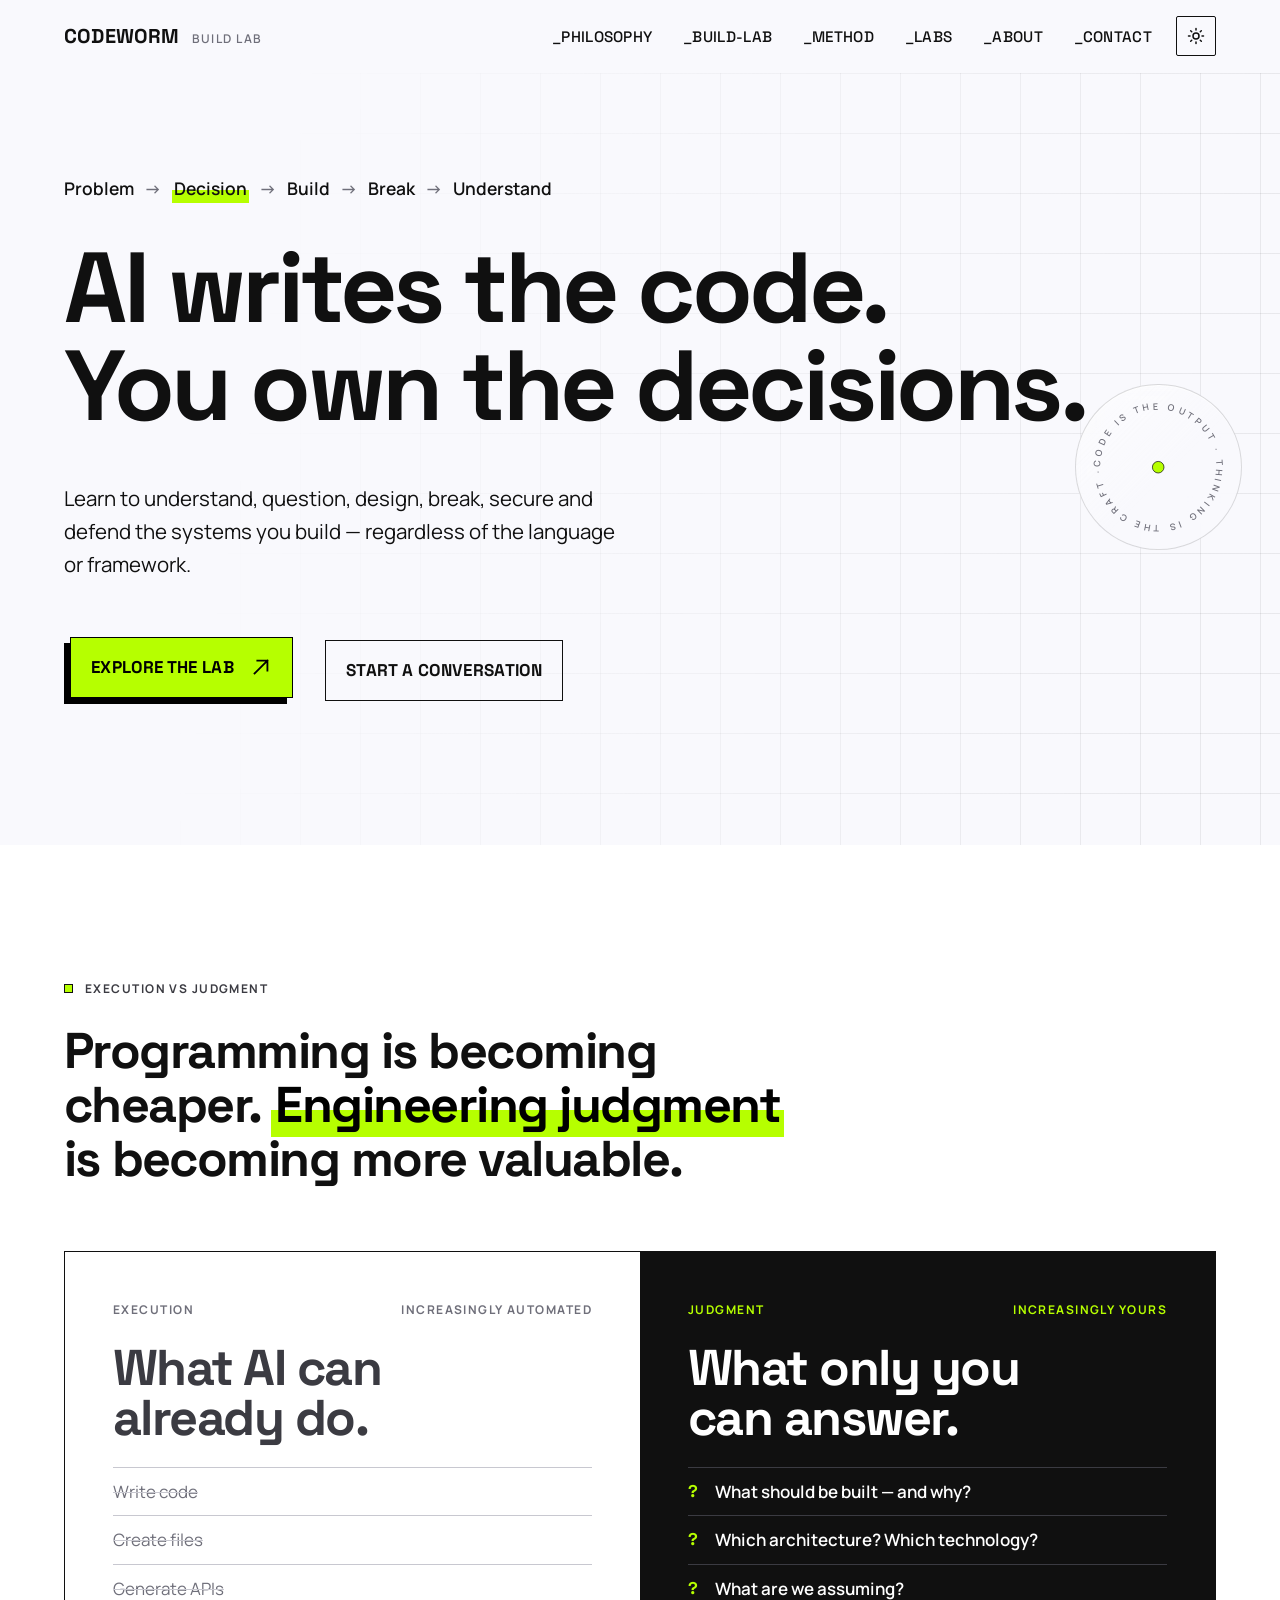
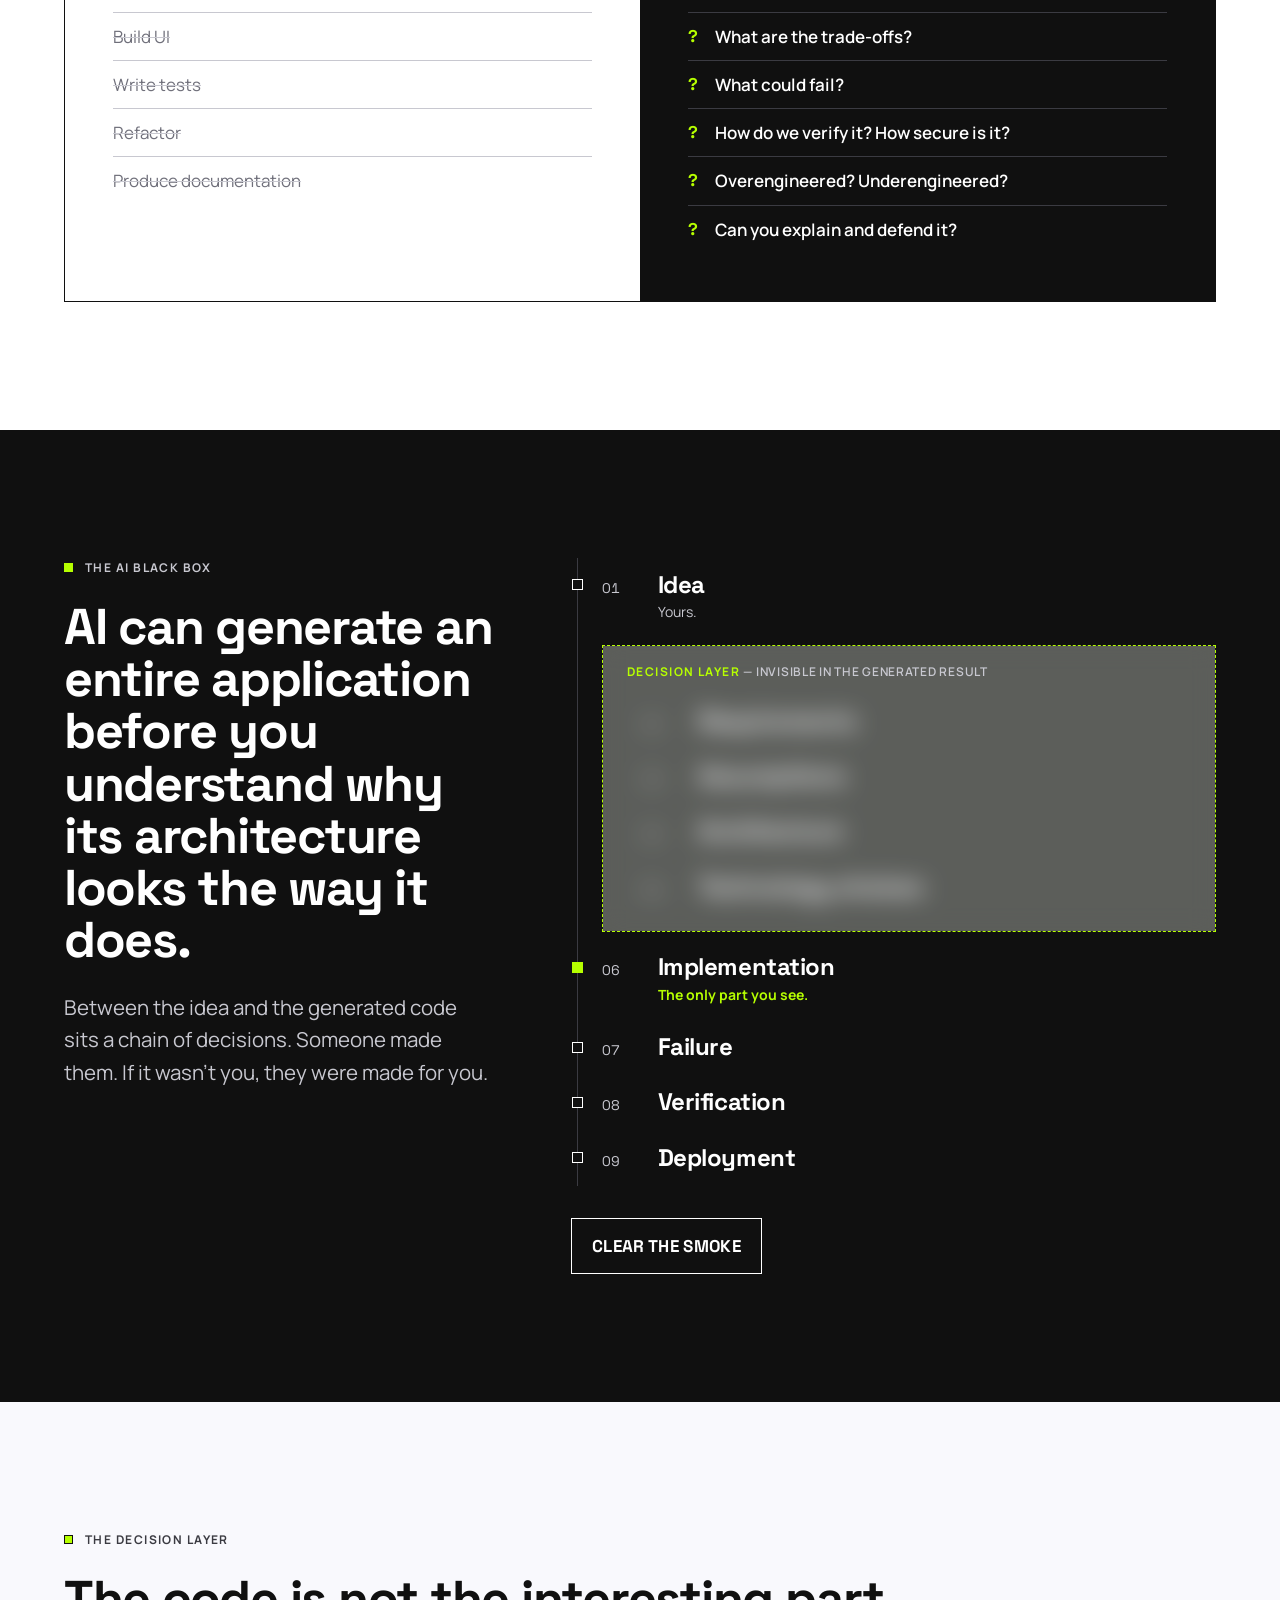
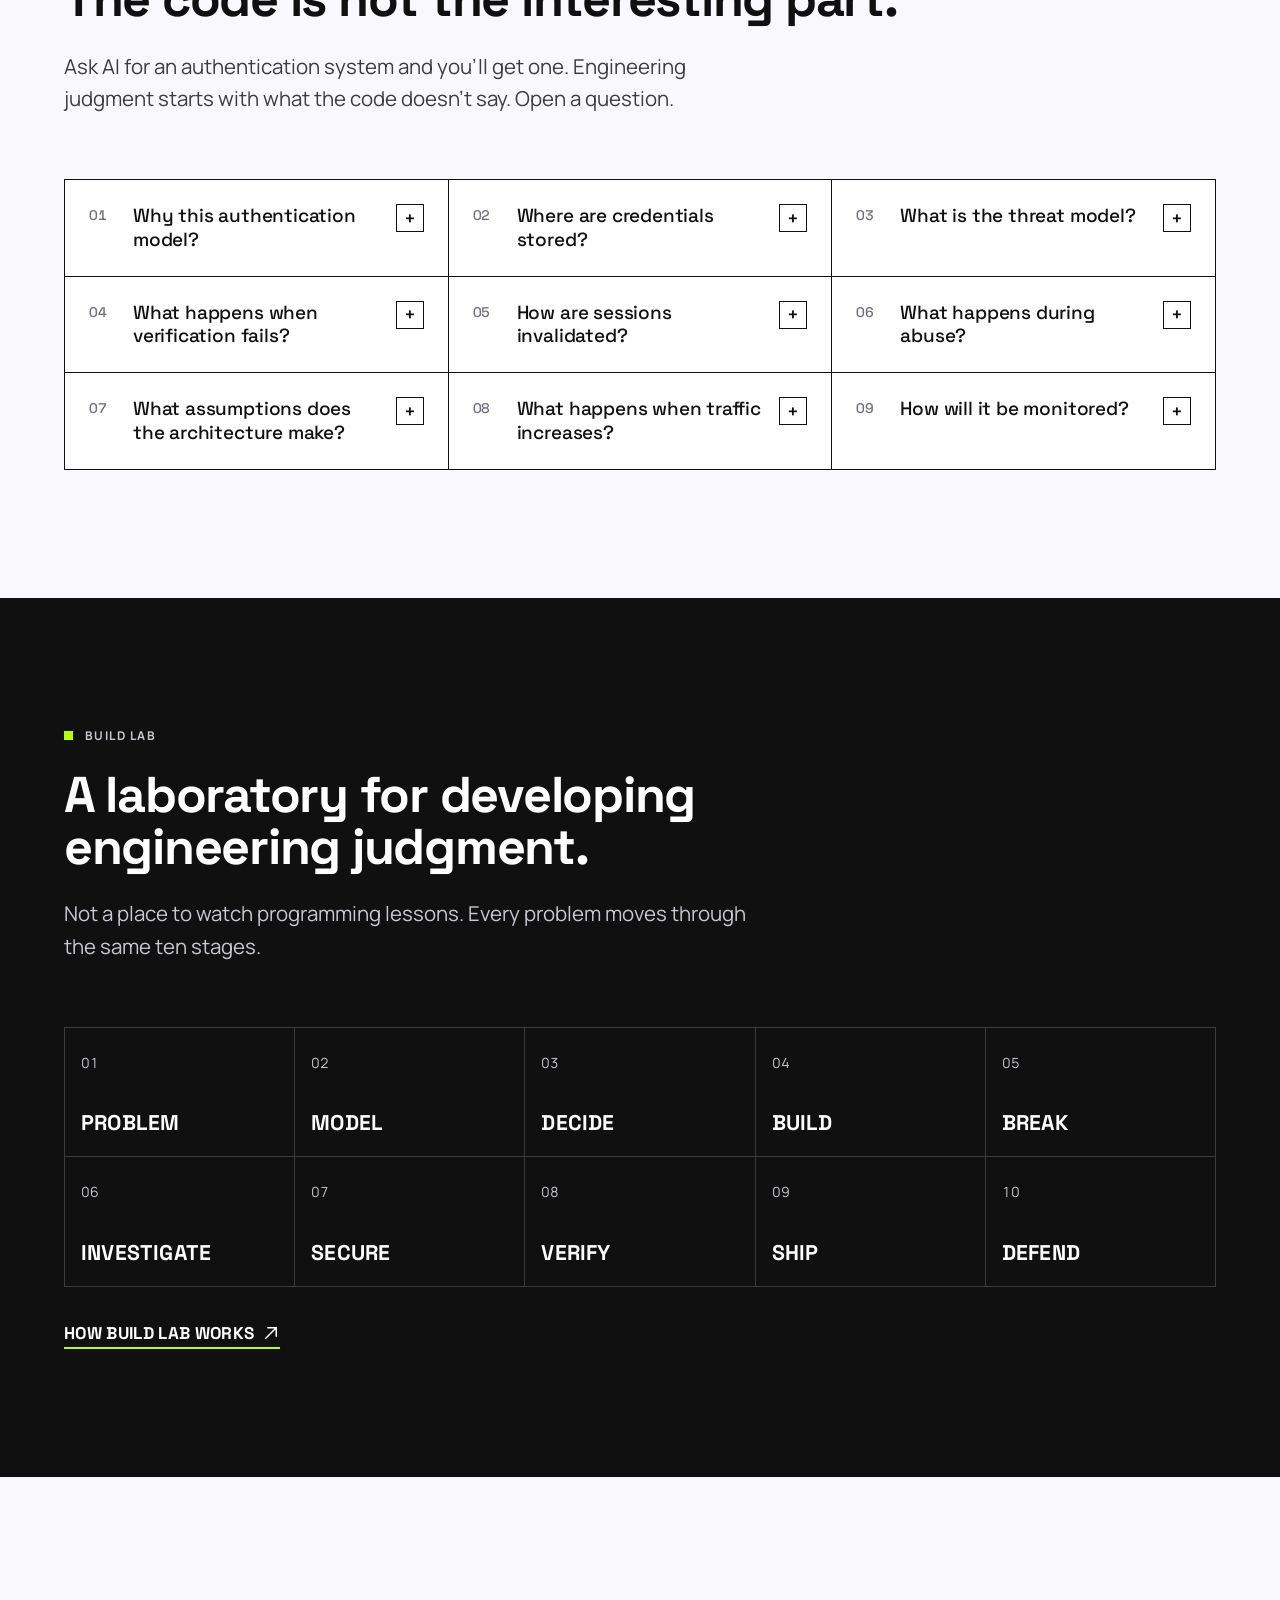
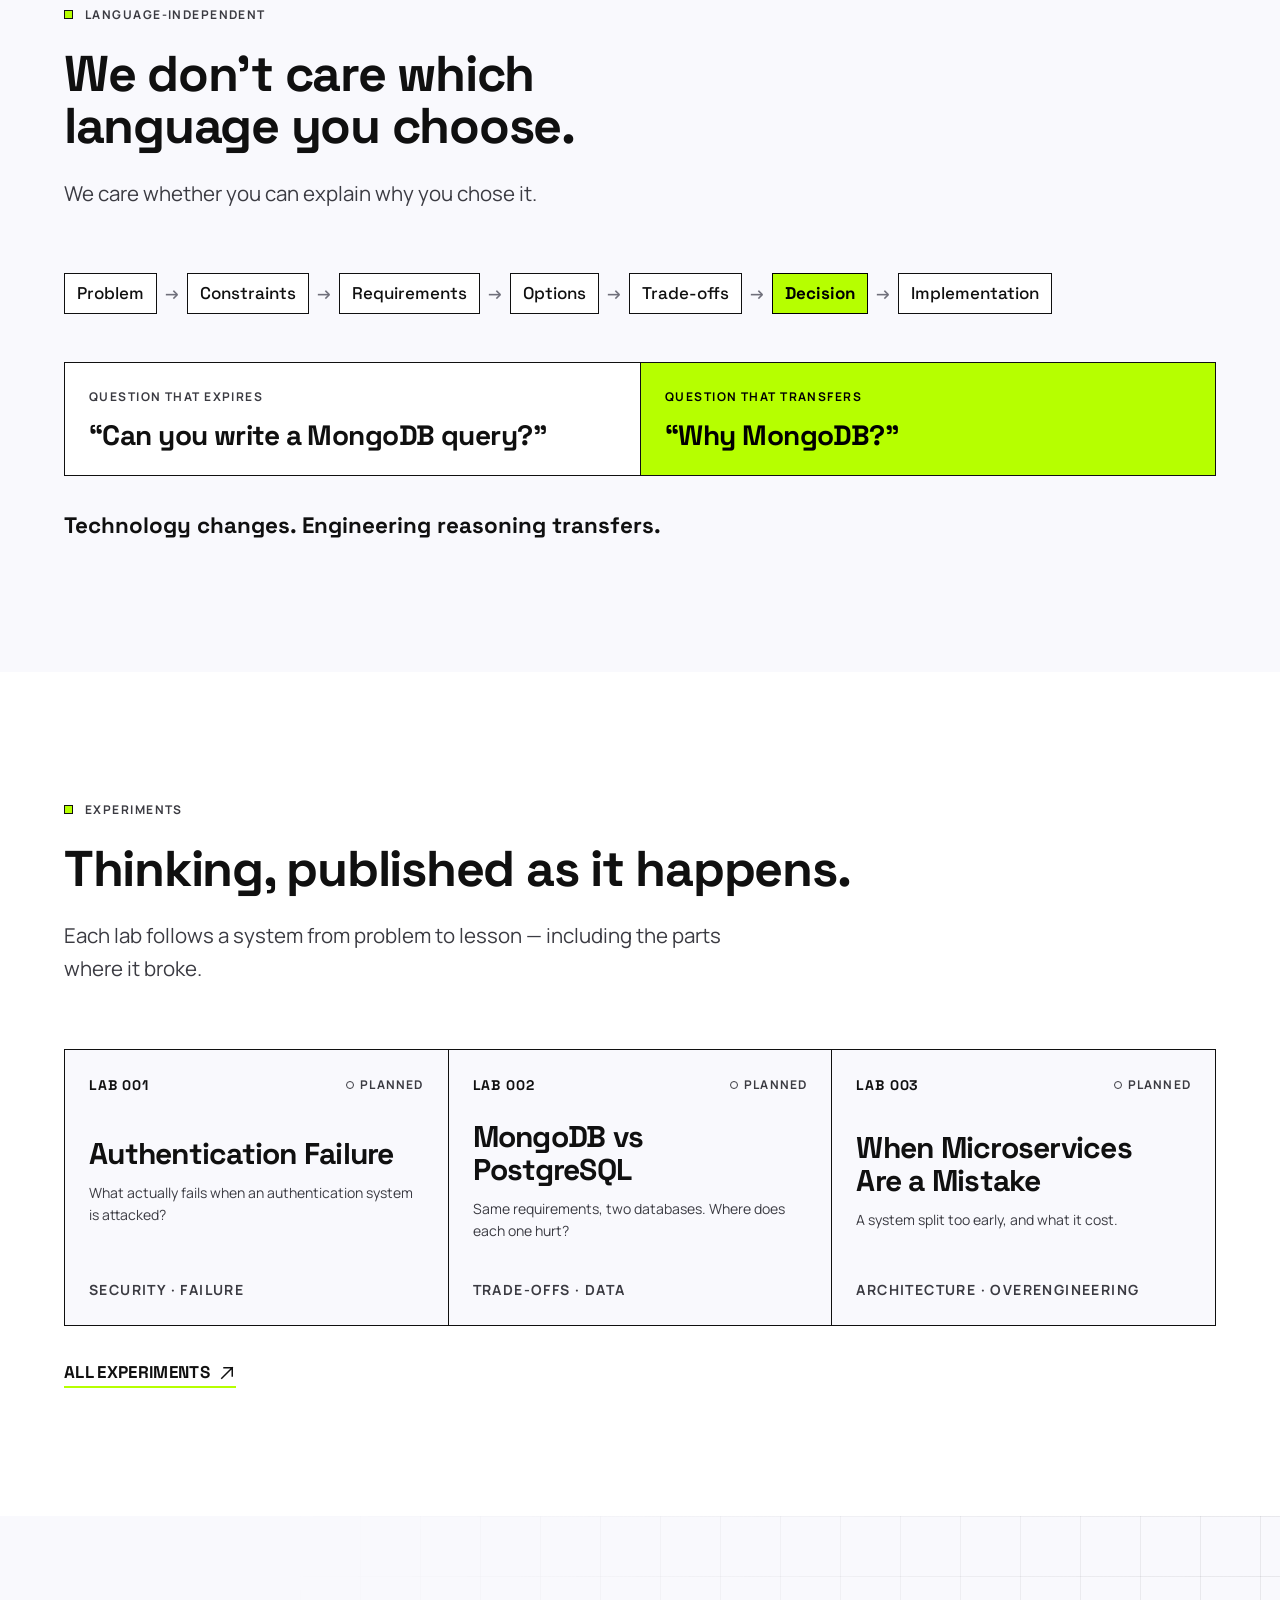
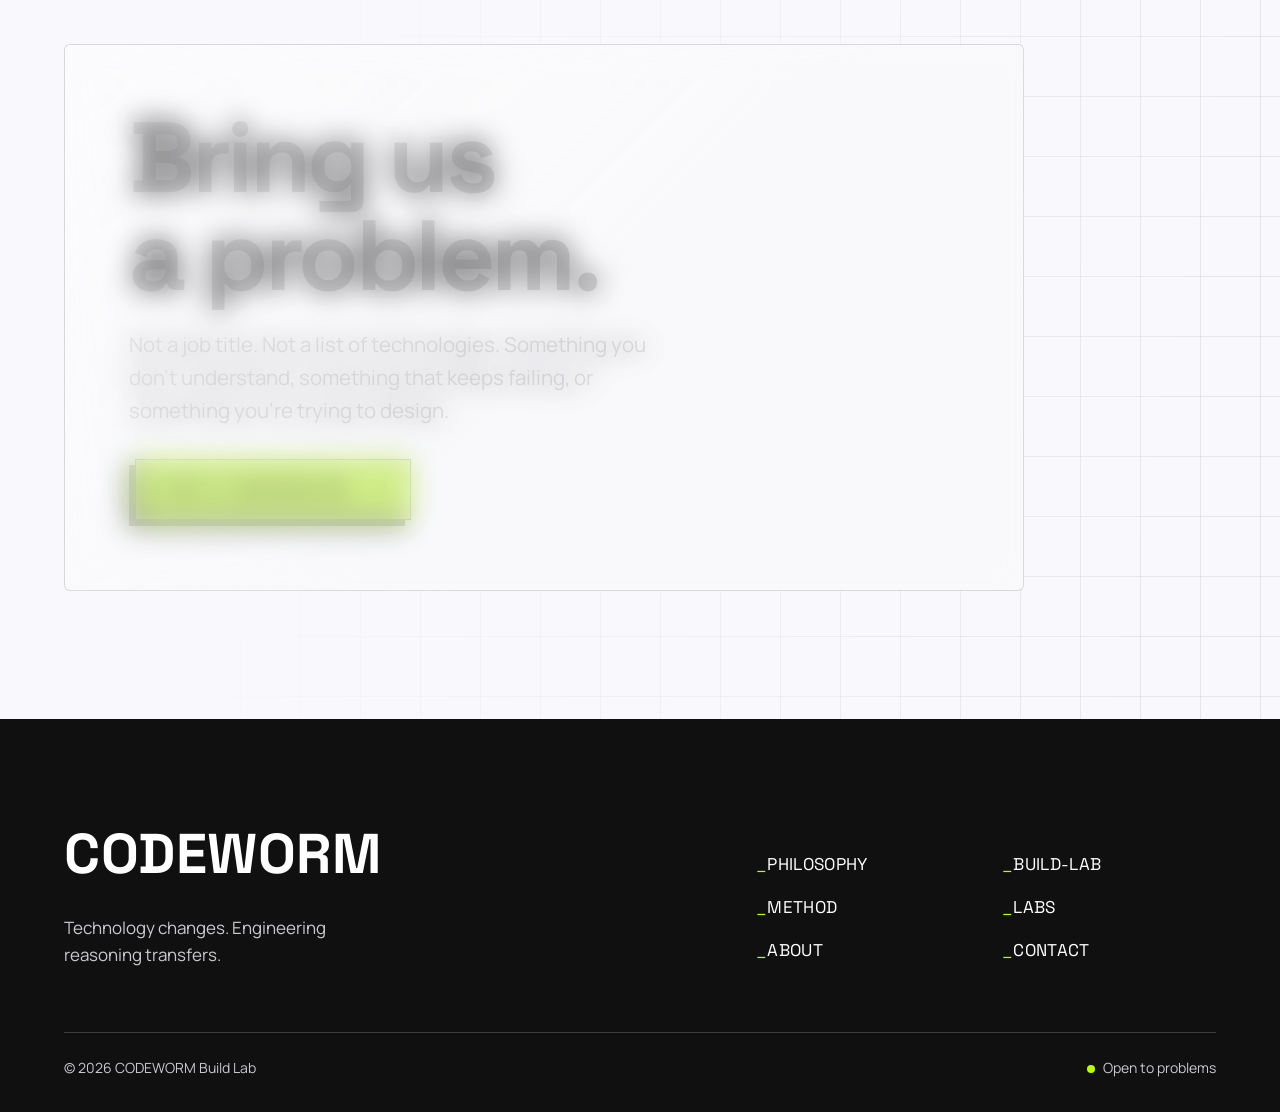
==== index.html @ cc76cf73 "Point canonical and og:url at the live custom-domain URL Co-Authored-By: Claude Sonnet 5 <noreply@an" ====
<!doctype html>
<html lang="en">
<head>
  <meta charset="utf-8">
  <meta name="viewport" content="width=device-width, initial-scale=1">
  <title>CODEWORM Build Lab — AI writes the code. You own the decisions.</title>
  <meta name="description" content="A laboratory for engineering judgment. Learn to understand, design, break, secure and defend software systems — regardless of language or framework.">
  <link rel="canonical" href="https://www.chiranjitkarmakar.com/codeworm/">
  <meta property="og:type" content="website">
  <meta property="og:site_name" content="CODEWORM Build Lab">
  <meta property="og:title" content="CODEWORM Build Lab — AI writes the code. You own the decisions.">
  <meta property="og:description" content="A laboratory for engineering judgment. Understand, design, break, secure and defend software systems.">
  <meta property="og:url" content="https://www.chiranjitkarmakar.com/codeworm/">
  <meta name="twitter:card" content="summary">
  <meta name="theme-color" content="#f9f9fd">
  <link rel="icon" href="favicon.svg" type="image/svg+xml">
  <link rel="preconnect" href="https://fonts.googleapis.com">
  <link rel="preconnect" href="https://fonts.gstatic.com" crossorigin>
  <link rel="stylesheet" href="https://fonts.googleapis.com/css2?family=Manrope:wght@400;500;600;700;800&family=Space+Grotesk:wght@500;700&display=swap">
  <link rel="stylesheet" href="css/styles.css">
  <meta name="color-scheme" content="light dark">
  <script>(function(){var d=document.documentElement;d.classList.add('js');var t;try{t=localStorage.getItem('cw-theme')}catch(e){}if(!t)t=matchMedia('(prefers-color-scheme: dark)').matches?'dark':'light';d.dataset.theme=t})()</script>
  <script src="js/vendor/lenis.min.js" defer></script>
  <script src="js/main.js" defer></script>
  <script src="js/motion.js" defer></script>
</head>
<body>
  <a class="skip-link" href="#main">Skip to content</a>

  <header class="site-header">
    <div class="wrap site-header__inner">
      <a class="wordmark" href="index.html" aria-label="CODEWORM Build Lab — home">Codeworm <small>Build Lab</small></a>
      <nav class="site-nav" id="site-nav" aria-label="Primary">
        <ul>
          <li><a href="philosophy.html">Philosophy</a></li>
          <li><a href="build-lab.html">Build-Lab</a></li>
          <li><a href="method.html">Method</a></li>
          <li><a href="labs.html">Labs</a></li>
          <li><a href="about.html">About</a></li>
          <li><a href="contact.html">Contact</a></li>
        </ul>
      </nav>
      <div class="header-tools">
        <button class="theme-toggle" type="button" aria-label="Dark mode" aria-pressed="false">
          <svg class="i-sun" viewBox="0 0 24 24" aria-hidden="true" fill="none" stroke="currentColor" stroke-width="2" stroke-linecap="round"><circle cx="12" cy="12" r="4"/><path d="M12 2v2M12 20v2M2 12h2M20 12h2M4.9 4.9l1.4 1.4M17.7 17.7l1.4 1.4M4.9 19.1l1.4-1.4M17.7 6.3l1.4-1.4"/></svg>
          <svg class="i-moon" viewBox="0 0 24 24" aria-hidden="true" fill="none" stroke="currentColor" stroke-width="2" stroke-linecap="round" stroke-linejoin="round"><path d="M20 14.5A8 8 0 1 1 9.5 4a6.5 6.5 0 0 0 10.5 10.5z"/></svg>
        </button>
        <button class="nav-toggle" type="button" aria-expanded="false" aria-controls="site-nav">Menu</button>
      </div>
    </div>
  </header>

  <main id="main">

    <!-- HERO -->
    <section class="hero grid-bg" aria-labelledby="hero-title">
      <div class="wrap">
        <p class="hero__chain">
          <span>Problem</span><span aria-hidden="true">→</span>
          <mark>Decision</mark><span aria-hidden="true">→</span>
          <span>Build</span><span aria-hidden="true">→</span>
          <span>Break</span><span aria-hidden="true">→</span>
          <span>Understand</span>
        </p>
        <h1 class="hero__title" id="hero-title"><span>AI writes the code.</span> <span>You own the decisions.</span></h1>
        <p class="hero__lead">Learn to understand, question, design, break, secure and defend the systems you build — regardless of the language or framework.</p>
        <div class="btn-row">
          <a class="btn" href="build-lab.html">Explore the lab
            <svg class="ico" viewBox="0 0 24 24" aria-hidden="true"><path d="M5 19 19 5M8 5h11v11" fill="none" stroke="currentColor" stroke-width="2" stroke-linecap="square"/></svg>
          </a>
          <a class="btn btn--ghost" href="contact.html">Start a conversation</a>
        </div>

        <svg class="hero__mark hero__mark-glass glass ring" viewBox="0 0 200 200" aria-hidden="true" focusable="false">
          <defs><path id="ring-path" d="M100 100 m-80 0 a80 80 0 1 1 160 0 a80 80 0 1 1 -160 0"/></defs>
          <g class="ring__spin"><text><textPath href="#ring-path" textLength="498" lengthAdjust="spacing">Code is the output · Thinking is the craft · </textPath></text></g>
          <circle class="ring__dot" cx="100" cy="100" r="8"/>
        </svg>
      </div>
    </section>

    <!-- EXECUTION VS JUDGMENT -->
    <section class="section section--white" aria-labelledby="exec-judg">
      <div class="wrap">
        <p class="eyebrow">Execution vs judgment</p>
        <h2 class="statement" id="exec-judg" style="margin-top: var(--s-5)">Programming is becoming cheaper. <em>Engineering judgment</em> is becoming more valuable.</h2>

        <div class="duo">
          <div class="duo__col duo__col--exec">
            <p class="duo__label"><span>Execution</span><span>Increasingly automated</span></p>
            <h3>What AI can already do.</h3>
            <ul>
              <li>Write code</li>
              <li>Create files</li>
              <li>Generate APIs</li>
              <li>Build UI</li>
              <li>Write tests</li>
              <li>Refactor</li>
              <li>Produce documentation</li>
            </ul>
          </div>
          <div class="duo__col duo__col--judg">
            <p class="duo__label"><span>Judgment</span><span>Increasingly yours</span></p>
            <h3>What only you can answer.</h3>
            <ul>
              <li>What should be built — and why?</li>
              <li>Which architecture? Which technology?</li>
              <li>What are we assuming?</li>
              <li>What are the trade-offs?</li>
              <li>What could fail?</li>
              <li>How do we verify it? How secure is it?</li>
              <li>Overengineered? Underengineered?</li>
              <li>Can you explain and defend it?</li>
            </ul>
          </div>
        </div>
      </div>
    </section>

    <!-- BLACK BOX -->
    <section class="section section--dark" aria-labelledby="blackbox-title">
      <div class="wrap split split--wide-right">
        <div class="section-head" style="margin-bottom:0">
          <p class="eyebrow">The AI black box</p>
          <h2 id="blackbox-title">AI can generate an entire application before you understand why its architecture looks the way it does.</h2>
          <p>Between the idea and the generated code sits a chain of decisions. Someone made them. If it wasn't you, they were made for you.</p>
        </div>

        <div data-blackbox>
          <ol class="chain" aria-label="From idea to deployment">
            <li class="chain__step"><span class="chain__n">01</span><span class="chain__name">Idea</span><span class="chain__note">Yours.</span></li>
            <li class="chain__layer">
              <p class="chain__layer-label">Decision layer <span>— invisible in the generated result</span></p>
              <ol class="chain__inner">
                <li><span class="chain__n">02</span><span class="chain__name redact">Requirements</span></li>
                <li><span class="chain__n">03</span><span class="chain__name redact">Assumptions</span></li>
                <li><span class="chain__n">04</span><span class="chain__name redact">Architecture</span></li>
                <li><span class="chain__n">05</span><span class="chain__name redact">Technology choices</span></li>
              </ol>
            </li>
            <li class="chain__step chain__step--seen"><span class="chain__n">06</span><span class="chain__name">Implementation</span><span class="chain__note">The only part you see.</span></li>
            <li class="chain__step"><span class="chain__n">07</span><span class="chain__name">Failure</span></li>
            <li class="chain__step"><span class="chain__n">08</span><span class="chain__name">Verification</span></li>
            <li class="chain__step"><span class="chain__n">09</span><span class="chain__name">Deployment</span></li>
          </ol>
          <button class="btn btn--ghost blackbox__btn" type="button" data-blackbox-toggle aria-pressed="false" hidden><span>Reveal the decision layer</span></button>
        </div>
      </div>
    </section>

    <!-- DECISION LAYER -->
    <section class="section" aria-labelledby="decision-title">
      <div class="wrap">
        <div class="section-head">
          <p class="eyebrow">The decision layer</p>
          <h2 id="decision-title">The code is not the interesting part.</h2>
          <p>Ask AI for an authentication system and you'll get one. Engineering judgment starts with what the code doesn't say. Open a question.</p>
        </div>

        <div class="qgrid">
          <details class="qcard"><summary><span class="qcard__n">01</span>Why this authentication model?</summary>
            <p class="qcard__body">Sessions, tokens and delegated identity each move risk somewhere different. Choosing one is choosing <strong>where the failure will live</strong>.</p></details>
          <details class="qcard"><summary><span class="qcard__n">02</span>Where are credentials stored?</summary>
            <p class="qcard__body">Storage decides what an attacker gets after a breach — and what you can prove afterwards.</p></details>
          <details class="qcard"><summary><span class="qcard__n">03</span>What is the threat model?</summary>
            <p class="qcard__body">Without one, "secure" has no meaning. <strong>Who attacks, for what, with what access?</strong></p></details>
          <details class="qcard"><summary><span class="qcard__n">04</span>What happens when verification fails?</summary>
            <p class="qcard__body">Error messages leak. Retries invite abuse. Failure behaviour is a design decision, not an exception handler.</p></details>
          <details class="qcard"><summary><span class="qcard__n">05</span>How are sessions invalidated?</summary>
            <p class="qcard__body">Logout, password change, stolen device. <strong>What you can't revoke, you can't recover from.</strong></p></details>
          <details class="qcard"><summary><span class="qcard__n">06</span>What happens during abuse?</summary>
            <p class="qcard__body">Credential stuffing looks like normal traffic until you decide what abnormal means.</p></details>
          <details class="qcard"><summary><span class="qcard__n">07</span>What assumptions does the architecture make?</summary>
            <p class="qcard__body">Every design assumes something about users, networks and time. Most failures live in the assumption <strong>nobody wrote down</strong>.</p></details>
          <details class="qcard"><summary><span class="qcard__n">08</span>What happens when traffic increases?</summary>
            <p class="qcard__body">Password hashing, session stores and rate limits all behave differently at 10×. Which one breaks first?</p></details>
          <details class="qcard"><summary><span class="qcard__n">09</span>How will it be monitored?</summary>
            <p class="qcard__body">If you can't see a pattern of failed logins, it isn't a control. It's a hope.</p></details>
        </div>
      </div>
    </section>

    <!-- BUILD LAB -->
    <section class="section section--dark" aria-labelledby="lab-title">
      <div class="wrap">
        <div class="section-head">
          <p class="eyebrow">Build Lab</p>
          <h2 id="lab-title">A laboratory for developing engineering judgment.</h2>
          <p>Not a place to watch programming lessons. Every problem moves through the same ten stages.</p>
        </div>
        <ol class="cells" aria-label="Build Lab stages">
          <li><span class="n">01</span><span class="w">Problem</span></li>
          <li><span class="n">02</span><span class="w">Model</span></li>
          <li><span class="n">03</span><span class="w">Decide</span></li>
          <li><span class="n">04</span><span class="w">Build</span></li>
          <li><span class="n">05</span><span class="w">Break</span></li>
          <li><span class="n">06</span><span class="w">Investigate</span></li>
          <li><span class="n">07</span><span class="w">Secure</span></li>
          <li><span class="n">08</span><span class="w">Verify</span></li>
          <li><span class="n">09</span><span class="w">Ship</span></li>
          <li><span class="n">10</span><span class="w">Defend</span></li>
        </ol>
        <p style="margin-top: var(--s-6)"><a class="link-arrow" href="build-lab.html">How Build Lab works
          <svg class="ico" viewBox="0 0 24 24" aria-hidden="true"><path d="M5 19 19 5M8 5h11v11" fill="none" stroke="currentColor" stroke-width="2" stroke-linecap="square"/></svg></a></p>
      </div>
    </section>

    <!-- LANGUAGE INDEPENDENCE -->
    <section class="section" aria-labelledby="lang-title">
      <div class="wrap">
        <div class="section-head">
          <p class="eyebrow">Language-independent</p>
          <h2 id="lang-title">We don't care which language you choose.</h2>
          <p>We care whether you can explain why you chose it.</p>
        </div>

        <ol class="flow" aria-label="From problem to implementation">
          <li><b>Problem</b></li>
          <li><b>Constraints</b></li>
          <li><b>Requirements</b></li>
          <li><b>Options</b></li>
          <li><b>Trade-offs</b></li>
          <li class="is-decision"><b>Decision</b></li>
          <li><b>Implementation</b></li>
        </ol>

        <div class="vs" style="margin-top: var(--s-7)">
          <div>
            <p class="tagline">Question that expires</p>
            <p class="q">“Can you write a MongoDB query?”</p>
          </div>
          <div class="is-strong">
            <p class="tagline">Question that transfers</p>
            <p class="q">“Why MongoDB?”</p>
          </div>
        </div>

        <p style="margin-top: var(--s-6); font-family: var(--font-display); font-weight: 700; font-size: var(--text-h3);">Technology changes. Engineering reasoning transfers.</p>
      </div>
    </section>

    <!-- LABS -->
    <section class="section section--white" aria-labelledby="labs-title">
      <div class="wrap">
        <div class="section-head">
          <p class="eyebrow">Experiments</p>
          <h2 id="labs-title">Thinking, published as it happens.</h2>
          <p>Each lab follows a system from problem to lesson — including the parts where it broke.</p>
        </div>
        <div class="labs">
          <article class="lab-card">
            <div class="lab-card__top"><span class="lab-card__id">LAB 001</span><span class="tag">Planned</span></div>
            <div><h3>Authentication Failure</h3><p>What actually fails when an authentication system is attacked?</p></div>
            <p class="lab-card__tags">Security · Failure</p>
          </article>
          <article class="lab-card">
            <div class="lab-card__top"><span class="lab-card__id">LAB 002</span><span class="tag">Planned</span></div>
            <div><h3>MongoDB vs PostgreSQL</h3><p>Same requirements, two databases. Where does each one hurt?</p></div>
            <p class="lab-card__tags">Trade-offs · Data</p>
          </article>
          <article class="lab-card">
            <div class="lab-card__top"><span class="lab-card__id">LAB 003</span><span class="tag">Planned</span></div>
            <div><h3>When Microservices Are a Mistake</h3><p>A system split too early, and what it cost.</p></div>
            <p class="lab-card__tags">Architecture · Overengineering</p>
          </article>
        </div>
        <p style="margin-top: var(--s-6)"><a class="link-arrow" href="labs.html">All experiments
          <svg class="ico" viewBox="0 0 24 24" aria-hidden="true"><path d="M5 19 19 5M8 5h11v11" fill="none" stroke="currentColor" stroke-width="2" stroke-linecap="square"/></svg></a></p>
      </div>
    </section>

    <!-- CTA -->
    <section class="section cta grid-bg" aria-labelledby="cta-title">
      <div class="wrap">
        <div class="cta__card glass">
          <h2 id="cta-title">Bring us a problem.</h2>
          <p>Not a job title. Not a list of technologies. Something you don't understand, something that keeps failing, or something you're trying to design.</p>
          <a class="btn" href="contact.html">Start a conversation
            <svg class="ico" viewBox="0 0 24 24" aria-hidden="true"><path d="M5 19 19 5M8 5h11v11" fill="none" stroke="currentColor" stroke-width="2" stroke-linecap="square"/></svg>
          </a>
        </div>
      </div>
    </section>

  </main>

  <footer class="site-footer">
    <div class="wrap">
      <div class="site-footer__top">
        <div>
          <a class="wordmark" href="index.html">Codeworm</a>
          <p class="tagline">Technology changes. Engineering reasoning transfers.</p>
        </div>
        <nav aria-label="Footer">
          <ul>
            <li><a href="philosophy.html">Philosophy</a></li>
            <li><a href="build-lab.html">Build-Lab</a></li>
            <li><a href="method.html">Method</a></li>
            <li><a href="labs.html">Labs</a></li>
            <li><a href="about.html">About</a></li>
            <li><a href="contact.html">Contact</a></li>
          </ul>
        </nav>
      </div>
      <div class="site-footer__bottom">
        <span>© 2026 CODEWORM Build Lab</span>
        <span class="status">Open to problems</span>
      </div>
    </div>
  </footer>
</body>
</html>
---- css/styles.css ----
/* ==========================================================================
   CODEWORM Build Lab — design system + components
   Black / white = foundation. Lime = signal.
   Order: tokens → base → layout → components → pages → utilities
   ========================================================================== */

/* ---------- 1. TOKENS ---------- */
:root {
  /* color */
  --black: #000000;
  --near-black: #101010;
  --white: #ffffff;
  --lime: #b6ff00;
  --paper: #f9f9fd;          /* off-white ground from the wireframe */
  --gray-100: #ededf1;
  --gray-300: #c8c8d0;
  --gray-500: #6f6f7a;       /* 4.8:1 on paper — metadata only */
  --gray-700: #3b3b42;

  /* type */
  --font-display: "Space Grotesk", "Helvetica Neue", Arial, sans-serif;
  --font-body: "Manrope", system-ui, -apple-system, "Segoe UI", sans-serif;
  --font-mono: ui-monospace, "SFMono-Regular", Menlo, Consolas, monospace;

  --text-display: clamp(2.75rem, 1.5rem + 5.9vw, 6.5rem);
  --text-h1: clamp(2.5rem, 1.6rem + 4vw, 5rem);
  --text-h2: clamp(1.875rem, 1.3rem + 2.3vw, 3.25rem);
  --text-h3: clamp(1.125rem, 1rem + .5vw, 1.5rem);
  --text-body: clamp(1rem, .96rem + .16vw, 1.0625rem);
  --text-lead: clamp(1.0625rem, 1rem + .35vw, 1.3125rem);
  --text-small: .875rem;
  --text-label: .75rem;

  /* spacing (4px base) */
  --s-1: 4px;  --s-2: 8px;  --s-3: 12px; --s-4: 16px; --s-5: 24px;
  --s-6: 32px; --s-7: 48px; --s-8: 64px; --s-9: 96px; --s-10: 144px;

  /* shape */
  --radius: 2px;
  --bw: 1px;

  /* motion */
  --ease: cubic-bezier(.2, .7, .2, 1);
  --dur: 160ms;

  /* layout */
  --wrap: 1320px;
  --gutter: clamp(16px, 5vw, 64px);
  --section-y: clamp(64px, 10vw, 144px);
  --header-h: 72px;

  /* context (light default; .section--dark overrides) */
  --bg: var(--ground);
  --fg: var(--ink);
  --muted: var(--gray-700);
  --line: var(--ink);
  --line-soft: var(--gray-300);
  --surface: var(--raised);
  --focus: var(--black);
  --btn-shadow: var(--black);
}

.section--dark {
  --bg: var(--dark-bg);
  --fg: var(--const-white);
  --muted: var(--gray-300);
  --line: var(--gray-700);
  --line-soft: var(--gray-700);
  --surface: #171717;
  --focus: var(--lime);
  --btn-shadow: var(--const-white);
}
.section--white { --bg: var(--raised); --surface: var(--ground); }

/* ---------- 2. BASE ---------- */
*, *::before, *::after { box-sizing: border-box; }
html { -webkit-text-size-adjust: 100%; scroll-padding-top: calc(var(--header-h) + 16px); }
@media (prefers-reduced-motion: no-preference) { html { scroll-behavior: smooth; } }

body {
  margin: 0;
  background: var(--ground);
  color: var(--ink);
  font-family: var(--font-body);
  font-size: var(--text-body);
  line-height: 1.6;
  -webkit-font-smoothing: antialiased;
  text-rendering: optimizeLegibility;
  overflow-x: clip;
}

h1, h2, h3, h4 {
  font-family: var(--font-display);
  font-weight: 700;
  line-height: 1.04;
  letter-spacing: -.025em;
  margin: 0;
  text-wrap: balance;
}
h1 { font-size: var(--text-h1); }
h2 { font-size: var(--text-h2); }
h3 { font-size: var(--text-h3); line-height: 1.2; letter-spacing: -.01em; }
p { margin: 0; text-wrap: pretty; }
ul, ol { margin: 0; padding: 0; list-style: none; }
img, svg { max-width: 100%; display: block; }
a { color: inherit; text-underline-offset: .2em; text-decoration-thickness: 1px; }
a:hover { text-decoration-thickness: 2px; }
strong { font-weight: 700; }
::selection { background: var(--lime); color: var(--on-lime); }

:focus-visible { outline: 3px solid var(--focus); outline-offset: 3px; }

.skip-link {
  position: absolute; left: var(--s-4); top: -100px; z-index: 100;
  background: var(--lime); color: var(--on-lime); padding: var(--s-3) var(--s-4);
  font-weight: 700; border: var(--bw) solid var(--on-lime);
}
.skip-link:focus { top: var(--s-4); }

.vh { position: absolute; width: 1px; height: 1px; overflow: hidden; clip-path: inset(50%); white-space: nowrap; }

/* ---------- 3. LAYOUT ---------- */
.wrap { width: 100%; max-width: calc(var(--wrap) + var(--gutter) * 2); margin-inline: auto; padding-inline: var(--gutter); }

.section { background: var(--bg); color: var(--fg); padding-block: var(--section-y); }
.section--tight { padding-block: clamp(48px, 7vw, 96px); }

.section-head { display: grid; gap: var(--s-5); max-width: 62rem; margin-bottom: clamp(32px, 5vw, 64px); }
.section-head p { font-size: var(--text-lead); color: var(--muted); max-width: 44rem; }

.eyebrow {
  display: inline-flex; align-items: center; gap: var(--s-3);
  font-size: var(--text-label); font-weight: 700; letter-spacing: .12em; text-transform: uppercase;
  color: var(--muted);
}
.eyebrow::before {
  content: ""; width: 9px; height: 9px; background: var(--lime);
  border: var(--bw) solid var(--ink); flex: none;
}
.section--dark .eyebrow::before { border-color: var(--lime); }

.lead { font-size: var(--text-lead); color: var(--muted); max-width: 42rem; }
.muted { color: var(--muted); }
.small { font-size: var(--text-small); }

.split { display: grid; gap: clamp(32px, 6vw, 96px); align-items: start; }
@media (min-width: 900px) {
  .split { grid-template-columns: minmax(0, 1fr) minmax(0, 1fr); }
  .split--wide-right { grid-template-columns: minmax(0, .8fr) minmax(0, 1.2fr); }
}

.stack > * + * { margin-top: var(--s-5); }

/* ---------- 4. HEADER / NAV ---------- */
.site-header {
  position: sticky; top: 0; z-index: 50;
  background: var(--ground);
  border-bottom: var(--bw) solid transparent;
  transition: border-color var(--dur) var(--ease);
}
.site-header.is-scrolled { border-bottom-color: var(--line-soft); }
.site-header__inner { display: flex; align-items: center; justify-content: space-between; height: var(--header-h); gap: var(--s-5); }

.wordmark {
  font-family: var(--font-display); font-weight: 700; font-size: 1.25rem; letter-spacing: .01em;
  text-decoration: none; text-transform: uppercase; display: inline-flex; align-items: baseline; gap: var(--s-3);
}
.wordmark small { font-family: var(--font-body); font-size: var(--text-label); font-weight: 600; letter-spacing: .12em; color: var(--gray-500); display: none; }
@media (min-width: 1000px) { .wordmark small { display: inline; } }

.site-nav ul { display: flex; gap: clamp(16px, 2.4vw, 36px); }
.site-nav a {
  font-family: var(--font-display); font-weight: 500; font-size: .95rem; letter-spacing: .02em;
  text-transform: uppercase; text-decoration: none; padding: 6px 0;
  background: linear-gradient(var(--lime), var(--lime)) 0 100% / 100% 0 no-repeat;
  transition: background-size var(--dur) var(--ease);
}
.site-nav a::before { content: "_"; }
.site-nav a:hover, .site-nav a[aria-current="page"] { background-size: 100% .4em; }

.nav-toggle {
  display: none; font: inherit; font-family: var(--font-display); font-weight: 500; font-size: .95rem;
  text-transform: uppercase; letter-spacing: .02em; background: none; color: inherit;
  border: var(--bw) solid var(--ink); padding: 8px 14px; cursor: pointer; border-radius: var(--radius);
}
.nav-toggle[aria-expanded="true"] { background: var(--ink); color: var(--ground); }

@media (max-width: 859px) {
  .js .nav-toggle { display: inline-block; }
  .js .site-nav {
    position: absolute; left: 0; right: 0; top: 100%;
    background: var(--ground); border-bottom: var(--bw) solid var(--ink);
    padding: var(--s-2) var(--gutter) var(--s-5);
  }
  .js .site-nav:not([data-open]) { display: none; }
  .js .site-nav ul { flex-direction: column; gap: 0; }
  .js .site-nav a { display: block; font-size: 1.5rem; padding: 14px 0; border-top: var(--bw) solid var(--line-soft); background-position: 0 0; }
  .js .site-nav li:first-child a { border-top: 0; }
  /* no-JS fallback: nav wraps under the wordmark */
  html:not(.js) .site-header__inner { flex-wrap: wrap; height: auto; padding-block: var(--s-4); }
  html:not(.js) .site-nav ul { flex-wrap: wrap; }
}

/* ---------- 5. BUTTONS ---------- */
.btn {
  --shadow: 6px;
  display: inline-flex; align-items: center; justify-content: center; gap: var(--s-4);
  font-family: var(--font-display); font-weight: 700; font-size: 1.0625rem; letter-spacing: .02em; text-transform: uppercase;
  text-decoration: none; color: var(--on-lime); background: var(--lime);
  border: var(--bw) solid var(--on-lime); border-radius: 0; padding: 16px 20px; min-height: 52px;
  box-shadow: calc(var(--shadow) * -1) var(--shadow) 0 var(--btn-shadow);
  cursor: pointer; margin-left: var(--shadow); margin-bottom: var(--shadow);
  transition: transform var(--dur) var(--ease), box-shadow var(--dur) var(--ease);
}
.btn:hover { transform: translate(-3px, 3px); box-shadow: -3px 3px 0 var(--btn-shadow); text-decoration: none; }
.btn:active { transform: translate(-6px, 6px); box-shadow: 0 0 0 var(--btn-shadow); }
.btn .ico { width: 22px; height: 22px; transition: transform var(--dur) var(--ease); }
.btn:hover .ico { transform: translate(2px, -2px); }

.btn--ghost { background: transparent; color: var(--fg); border-color: var(--fg); box-shadow: none; margin: 0; }
.btn--ghost:hover { background: var(--fg); color: var(--bg); transform: none; box-shadow: none; }
.btn--ghost:active { transform: none; }

.btn-row { display: flex; flex-wrap: wrap; gap: var(--s-5) var(--s-6); align-items: center; }

.link-arrow {
  display: inline-flex; gap: var(--s-2); align-items: center; font-weight: 700;
  font-family: var(--font-display); text-transform: uppercase; letter-spacing: .02em; text-decoration: none;
  border-bottom: 2px solid var(--lime);
}
.link-arrow:hover { background: var(--lime); color: var(--on-lime); }
.link-arrow .ico { width: 18px; height: 18px; }

/* ---------- 6. HERO ---------- */
.grid-bg { position: relative; isolation: isolate; }
.grid-bg::before {
  content: ""; position: absolute; inset: 0; z-index: -1; pointer-events: none;
  background-image:
    linear-gradient(to right, var(--grid-line) 1px, transparent 1px),
    linear-gradient(to bottom, var(--grid-line) 1px, transparent 1px);
  background-size: 60px 60px;
  -webkit-mask-image: linear-gradient(100deg, transparent 20%, #000 90%);
  mask-image: linear-gradient(100deg, transparent 20%, #000 90%);
}

.hero { background: var(--ground); padding-block: clamp(40px, 8vw, 112px) clamp(72px, 11vw, 160px); overflow: clip; }
.hero__chain { display: flex; flex-wrap: wrap; gap: 2px 10px; font-weight: 600; font-size: clamp(.9rem, .85rem + .3vw, 1.125rem); }
.hero__chain span[aria-hidden] { color: var(--gray-500); }
.hero__chain mark { background: linear-gradient(transparent 55%, var(--lime) 55%); color: inherit; padding: 0 2px; }
.hero__title {
  font-size: var(--text-display); line-height: .98; letter-spacing: -.035em;
  margin: clamp(20px, 3vw, 36px) 0 clamp(28px, 4vw, 48px);
}
.hero__title span { display: block; }
.hero__lead { font-size: var(--text-lead); max-width: 36rem; margin-bottom: clamp(32px, 5vw, 56px); }
.hero__mark { width: 128px; margin-top: var(--s-7); color: var(--gray-500); }
@media (min-width: 1000px) {
  .hero__mark { position: absolute; right: clamp(0px, 3vw, 64px); bottom: clamp(72px, 12vw, 190px); width: clamp(150px, 13vw, 210px); margin: 0; }
  .hero .wrap { position: relative; }
}
.ring text { font-family: var(--font-body); font-weight: 600; font-size: 12.5px; letter-spacing: .1em; fill: currentColor; text-transform: uppercase; }
.ring .ring__spin { transform-origin: 100px 100px; animation: spin 48s linear infinite; }
.ring .ring__dot { fill: var(--lime); stroke: var(--ink); stroke-width: 1; }
@keyframes spin { to { transform: rotate(360deg); } }
@media (prefers-reduced-motion: reduce) { .ring .ring__spin { animation: none; } }

.page-hero { background: var(--ground); padding-block: clamp(48px, 9vw, 128px) clamp(56px, 8vw, 112px); overflow: clip; }
.page-hero h1 { font-size: var(--text-h1); line-height: 1; letter-spacing: -.035em; margin: var(--s-5) 0 var(--s-5); max-width: 18ch; }
.page-hero h1.wide { max-width: 22ch; }
.page-hero .lead { max-width: 40rem; }

/* ---------- 7. STATEMENT / DUO ---------- */
.statement { font-family: var(--font-display); font-weight: 700; font-size: var(--text-h2); line-height: 1.08; letter-spacing: -.03em; max-width: 26ch; }
.statement em { font-style: normal; background: linear-gradient(transparent 58%, var(--lime) 58%); color: var(--on-lime); padding: 0 .08em; }
.section--dark .statement em { color: var(--lime); background: none; }

.duo { display: grid; border: var(--bw) solid var(--ink); margin-top: clamp(32px, 5vw, 64px); }
@media (min-width: 800px) { .duo { grid-template-columns: 1fr 1fr; } }
.duo__col { padding: clamp(24px, 4vw, 48px); display: grid; gap: var(--s-5); align-content: start; }
.duo__col--exec { background: var(--raised); color: var(--muted); }
.duo__col--judg { background: var(--dark-bg); color: var(--const-white); }
.duo__label { font-size: var(--text-label); font-weight: 700; letter-spacing: .12em; text-transform: uppercase; display: flex; justify-content: space-between; gap: var(--s-4); }
.duo__col--exec .duo__label { color: var(--gray-500); }
.duo__col--judg .duo__label { color: var(--lime); }
.duo h3 { font-size: var(--text-h2); letter-spacing: -.03em; line-height: 1; }
.duo li { padding-block: 10px; border-top: var(--bw) solid var(--line-soft); }
.duo__col--exec li { color: var(--gray-500); text-decoration: line-through; text-decoration-color: var(--line-soft); text-decoration-thickness: 1px; }
.duo__col--judg li { border-top-color: var(--gray-700); font-weight: 600; display: grid; grid-template-columns: 1.6em 1fr; }
.duo__col--judg li::before { content: "?"; color: var(--lime); font-family: var(--font-display); font-weight: 700; }
.duo__note { font-size: var(--text-small); }

/* ---------- 8. BLACK BOX / CHAIN ---------- */
.chain { border-left: var(--bw) solid var(--line); margin-left: 6px; }
.chain__step, .chain__inner li {
  position: relative; display: grid; grid-template-columns: 2.5rem minmax(0, 1fr); gap: 2px var(--s-4);
  padding: 14px 0 14px var(--s-5); align-items: baseline;
}
.chain__step::before, .chain__inner li::before {
  content: ""; position: absolute; left: -6px; top: 1.35rem; width: 11px; height: 11px;
  background: var(--bg); border: var(--bw) solid var(--fg);
}
.chain__n { font-family: var(--font-display); font-size: var(--text-small); color: var(--muted); font-variant-numeric: tabular-nums; }
.chain__name { font-family: var(--font-display); font-weight: 700; font-size: 1.5rem; letter-spacing: -.02em; line-height: 1.1; }
.chain__note { grid-column: 2; font-size: var(--text-small); color: var(--muted); }
.chain__step--seen::before { background: var(--lime); border-color: var(--lime); }
.chain__step--seen .chain__note { color: var(--lime); font-weight: 700; }

.chain__layer { position: relative; margin: 8px 0 8px var(--s-5); padding: var(--s-4) var(--s-4) var(--s-4) var(--s-5); border: 1px dashed var(--lime); background: rgba(182, 255, 0, .04); }
.chain__layer-label { font-size: var(--text-label); font-weight: 700; letter-spacing: .12em; text-transform: uppercase; color: var(--lime); }
.chain__layer-label span { color: var(--muted); letter-spacing: .06em; font-weight: 600; }
.chain__inner { margin-top: var(--s-3); }
.chain__inner li { padding-left: var(--s-4); }
.chain__inner li::before { display: none; }

/* redaction — the decision layer is hidden until revealed */
.chain__layer .redact { transition: color 400ms var(--ease), background-color 400ms var(--ease); width: fit-content; }
@media (prefers-reduced-motion: reduce) { .chain__layer .redact { transition: none; } }
.btn.blackbox__btn { margin-top: var(--s-6); }
.btn[hidden] { display: none; }

/* ---------- 9. DECISION CARDS ---------- */
.qgrid {
  display: grid; grid-template-columns: repeat(auto-fill, minmax(min(100%, 320px), 1fr));
  border-top: var(--bw) solid var(--line); border-left: var(--bw) solid var(--line);
}
.qcard { border-right: var(--bw) solid var(--line); border-bottom: var(--bw) solid var(--line); background: var(--surface); }
.qcard summary {
  list-style: none; cursor: pointer; display: grid; grid-template-columns: 2rem 1fr 28px; gap: var(--s-3);
  align-items: start; padding: var(--s-5); font-family: var(--font-display); font-weight: 500;
  font-size: 1.1875rem; line-height: 1.25; letter-spacing: -.01em;
}
.qcard summary::-webkit-details-marker { display: none; }
.qcard summary:focus-visible { outline-offset: -4px; }
.qcard__n { font-size: var(--text-small); color: var(--gray-500); padding-top: 3px; font-variant-numeric: tabular-nums; }
.qcard summary::after {
  content: "+"; display: grid; place-items: center; width: 28px; height: 28px; border: var(--bw) solid var(--line);
  font-weight: 500; line-height: 1; transition: background-color var(--dur) var(--ease);
}
.qcard:hover summary::after { background: var(--lime); border-color: var(--on-lime); color: var(--on-lime); }
.qcard[open] summary::after { content: "−"; background: var(--lime); border-color: var(--on-lime); color: var(--on-lime); }
.qcard__body { padding: 0 var(--s-5) var(--s-5) calc(var(--s-5) + 2rem + var(--s-3)); color: var(--muted); font-size: var(--text-small); }
.qcard__body strong { color: var(--fg); }

/* ---------- 10. PROCESS ---------- */
.timeline { border-top: var(--bw) solid var(--line); counter-reset: none; }
.timeline li {
  display: grid; grid-template-columns: 3rem minmax(0, 1fr); gap: var(--s-2) var(--s-4);
  padding-block: clamp(20px, 3vw, 32px); border-bottom: var(--bw) solid var(--line); align-items: baseline;
}
.timeline__n {
  font-family: var(--font-display); font-size: var(--text-small); color: var(--gray-500);
  width: fit-content; padding: 2px 6px; margin-left: -6px; transition: background-color var(--dur) var(--ease), color var(--dur) var(--ease);
  font-variant-numeric: tabular-nums;
}
.timeline__name { font-family: var(--font-display); font-weight: 700; font-size: clamp(1.75rem, 1.2rem + 2.6vw, 3.25rem); letter-spacing: -.03em; line-height: 1; text-transform: uppercase; }
.timeline p { grid-column: 2; color: var(--muted); max-width: 38rem; }
.timeline li:hover .timeline__n, .timeline li.is-active .timeline__n { background: var(--lime); color: var(--on-lime); }
@media (min-width: 900px) {
  .timeline li { grid-template-columns: 4rem minmax(0, 1fr) minmax(0, 1.1fr); gap: var(--s-6); }
  .timeline p { grid-column: 3; }
}

.cells { display: grid; grid-template-columns: repeat(2, 1fr); gap: 1px; background: var(--line); border: var(--bw) solid var(--line); }
@media (min-width: 720px) { .cells { grid-template-columns: repeat(5, 1fr); } }
.cells li { background: var(--bg); padding: var(--s-5) var(--s-4) var(--s-4); display: grid; gap: var(--s-6); min-height: 128px; align-content: space-between; transition: background-color var(--dur) var(--ease), color var(--dur) var(--ease); }
.cells li:hover { background: var(--lime); color: var(--on-lime); }
.cells .n { font-size: var(--text-small); color: var(--muted); font-variant-numeric: tabular-nums; }
.cells li:hover .n { color: var(--on-lime); }
.cells .w { font-family: var(--font-display); font-weight: 700; font-size: clamp(1rem, .85rem + .6vw, 1.375rem); letter-spacing: .01em; text-transform: uppercase; overflow-wrap: anywhere; }

/* ---------- 11. ANTI-TUTORIAL COMPARE ---------- */
.compare { display: grid; gap: var(--s-6); }
@media (min-width: 800px) { .compare { grid-template-columns: minmax(0, 5fr) minmax(0, 7fr); } }
.compare__col { border: var(--bw) solid var(--line); padding: clamp(20px, 3vw, 40px); background: var(--surface); display: grid; gap: var(--s-5); align-content: start; }
.compare__col--lab { border-color: var(--ink); background: var(--raised); }
.compare__title { font-size: var(--text-small); font-weight: 700; letter-spacing: .12em; text-transform: uppercase; color: var(--muted); }
.compare__col--lab .compare__title { color: var(--ink); }
.steps li { display: grid; grid-template-columns: 2rem 1fr; gap: var(--s-3); padding-block: 10px; border-top: var(--bw) solid var(--line-soft); font-family: var(--font-display); font-size: 1.25rem; font-weight: 500; letter-spacing: -.01em; }
.steps li::before { content: counter(step, decimal-leading-zero); counter-increment: step; font-size: var(--text-small); color: var(--gray-500); padding-top: 5px; }
.steps { counter-reset: step; }
.steps--dim li { color: var(--gray-500); }
.steps li.hidden-thinking span { background: linear-gradient(transparent 55%, var(--lime) 55%); color: var(--on-lime); width: fit-content; padding: 0 3px; }
.legend { display: flex; align-items: center; gap: var(--s-3); font-size: var(--text-small); color: var(--muted); }
.legend i { width: 28px; height: 12px; background: var(--lime); border: var(--bw) solid var(--ink); flex: none; }

/* ---------- 12. QUOTE ---------- */
.quote { border-left: 4px solid var(--lime); padding-left: clamp(16px, 3vw, 32px); }
.section--white .quote, .section:not(.section--dark) .quote { border-left-color: var(--ink); box-shadow: -4px 0 0 0 var(--lime) inset; }
.quote p { font-family: var(--font-display); font-weight: 700; font-size: var(--text-h2); line-height: 1.08; letter-spacing: -.03em; max-width: 24ch; }
.quote cite { display: block; margin-top: var(--s-5); font-style: normal; font-size: var(--text-small); color: var(--muted); }

/* ---------- 13. FLOW (horizontal reasoning chain) ---------- */
.flow { display: flex; flex-wrap: wrap; gap: var(--s-2); align-items: center; }
.flow li { display: inline-flex; align-items: center; gap: var(--s-2); font-family: var(--font-display); font-weight: 500; }
.flow li:not(:last-child)::after { content: "→"; color: var(--gray-500); }
.flow li b { font-weight: 500; border: var(--bw) solid var(--line); padding: 6px 12px; background: var(--surface); }
.flow li.is-decision b { background: var(--lime); border-color: var(--on-lime); color: var(--on-lime); font-weight: 700; }

.vs { display: grid; gap: 0; border: var(--bw) solid var(--line); }
@media (min-width: 560px) { .vs { grid-template-columns: 1fr 1fr; } }
.vs > div { padding: var(--s-5); display: grid; gap: var(--s-3); align-content: start; background: var(--surface); }
.vs > div + div { border-top: var(--bw) solid var(--line); }
@media (min-width: 560px) { .vs > div + div { border-top: 0; border-left: var(--bw) solid var(--line); } }
.vs .tagline { font-size: var(--text-label); font-weight: 700; letter-spacing: .12em; text-transform: uppercase; color: var(--muted); }
.vs .q { font-family: var(--font-display); font-weight: 700; font-size: clamp(1.25rem, 1rem + 1vw, 1.75rem); letter-spacing: -.02em; line-height: 1.15; }
.vs .is-strong { background: var(--lime); color: var(--on-lime); --muted: var(--on-lime); }

/* ---------- 14. LAB CARDS ---------- */
.labs { display: grid; grid-template-columns: repeat(auto-fill, minmax(min(100%, 340px), 1fr)); border-top: var(--bw) solid var(--line); border-left: var(--bw) solid var(--line); }
.lab-card {
  border-right: var(--bw) solid var(--line); border-bottom: var(--bw) solid var(--line); background: var(--surface);
  padding: var(--s-5); display: grid; gap: var(--s-5); align-content: space-between; min-height: 240px;
  transition: background-color var(--dur) var(--ease);
}
.lab-card:hover { background: var(--lime); color: var(--on-lime); --muted: var(--on-lime); --gray-500: var(--on-lime); }
.lab-card__top { display: flex; justify-content: space-between; align-items: center; gap: var(--s-3); }
.lab-card__id { font-family: var(--font-display); font-weight: 700; letter-spacing: .06em; font-size: var(--text-small); }
.lab-card h3 { font-size: clamp(1.375rem, 1.1rem + 1vw, 1.875rem); letter-spacing: -.025em; line-height: 1.1; }
.lab-card p { color: var(--muted); font-size: var(--text-small); margin-top: var(--s-3); }
.lab-card__tags { font-size: var(--text-label); font-weight: 700; letter-spacing: .1em; text-transform: uppercase; color: var(--gray-500); }
.tag { display: inline-flex; align-items: center; gap: 6px; font-size: var(--text-label); font-weight: 700; letter-spacing: .1em; text-transform: uppercase; color: var(--muted); }
.tag::before { content: ""; width: 8px; height: 8px; border-radius: 50%; border: var(--bw) solid currentColor; }
.tag--live::before { background: var(--lime); border-color: var(--ink); }

/* experiment anatomy */
.anatomy { display: grid; grid-template-columns: repeat(auto-fit, minmax(min(100%, 200px), 1fr)); gap: 1px; background: var(--line); border: var(--bw) solid var(--line); }
.anatomy li { background: var(--bg); padding: var(--s-4) var(--s-5) var(--s-5); display: grid; gap: var(--s-2); align-content: start; }
.anatomy .n { font-size: var(--text-small); color: var(--muted); font-variant-numeric: tabular-nums; }
.anatomy .k { font-family: var(--font-display); font-weight: 700; font-size: 1.25rem; text-transform: uppercase; letter-spacing: .01em; }
.anatomy p { color: var(--muted); font-size: var(--text-small); }

/* failure nodes */
.failures { display: grid; gap: var(--s-3); }
.failure { border: var(--bw) solid var(--line); background: var(--surface); }
.failure summary { list-style: none; cursor: pointer; display: grid; grid-template-columns: auto 1fr 28px; gap: var(--s-4); align-items: center; padding: var(--s-4) var(--s-5); font-family: var(--font-display); font-weight: 500; font-size: 1.1875rem; letter-spacing: -.01em; }
.failure summary::-webkit-details-marker { display: none; }
.failure summary:focus-visible { outline-offset: -4px; }
.failure__pill { font-family: var(--font-body); font-size: var(--text-label); font-weight: 800; letter-spacing: .12em; text-transform: uppercase; padding: 3px 8px; border: var(--bw) solid var(--line); }
.failure summary::after { content: "+"; display: grid; place-items: center; width: 28px; height: 28px; border: var(--bw) solid var(--line); }
.failure[open] summary::after { content: "−"; background: var(--lime); color: var(--on-lime); border-color: var(--on-lime); }
.failure[open] .failure__pill { background: var(--lime); color: var(--on-lime); border-color: var(--on-lime); }
.failure__body { padding: 0 var(--s-5) var(--s-5); display: grid; gap: var(--s-3); color: var(--muted); font-size: var(--text-small); }
.failure__body dt { font-size: var(--text-label); font-weight: 800; letter-spacing: .12em; text-transform: uppercase; color: var(--fg); margin-top: var(--s-3); }
.failure__body dd { margin: 0; }

/* ---------- 15. PROPORTIONAL ENGINEERING ---------- */
.spectrum { display: grid; gap: 0; border: var(--bw) solid var(--ink); }
@media (min-width: 900px) { .spectrum { grid-template-columns: 1fr 1.15fr 1fr; } }
.spectrum > div { padding: clamp(20px, 3vw, 40px); display: grid; gap: var(--s-4); align-content: start; background: var(--raised); }
.spectrum > div + div { border-top: var(--bw) solid var(--ink); }
@media (min-width: 900px) { .spectrum > div + div { border-top: 0; border-left: var(--bw) solid var(--ink); } }
.spectrum .mid { background: var(--lime); }
.spectrum h3 { font-size: var(--text-h2); letter-spacing: -.03em; line-height: 1; }
.spectrum .k { font-size: var(--text-label); font-weight: 800; letter-spacing: .12em; text-transform: uppercase; color: var(--gray-500); }
.spectrum .mid .k { color: var(--on-lime); }
.spectrum ul li { padding-block: 8px; border-top: var(--bw) solid var(--line-soft); font-size: var(--text-small); }
.spectrum .mid ul li { border-top-color: rgba(0, 0, 0, .35); }
.spectrum ul li::before { content: "— "; color: var(--gray-500); }
.spectrum .mid ul li::before { color: var(--on-lime); }

.definition { font-family: var(--font-display); font-weight: 700; font-size: var(--text-h2); line-height: 1.08; letter-spacing: -.03em; max-width: 26ch; }
.definition::before { content: "Proportional Engineering"; display: block; font-family: var(--font-body); font-size: var(--text-label); letter-spacing: .12em; text-transform: uppercase; color: var(--lime); font-weight: 800; margin-bottom: var(--s-5); }

/* ---------- 16. TABS + ARCH + TRADEOFF ---------- */
.tabs__list { display: flex; flex-wrap: wrap; gap: 0; margin-bottom: var(--s-5); border: var(--bw) solid var(--line); width: fit-content; max-width: 100%; }
.tabs__list[hidden] { display: none; }
.tab { font: inherit; font-family: var(--font-display); font-weight: 500; font-size: 1rem; padding: 12px 18px; background: transparent; color: var(--fg); border: 0; cursor: pointer; }
.tab + .tab { border-left: var(--bw) solid var(--line); }
.tab:hover { background: var(--hover); color: var(--ink); }
.tab[aria-selected="true"] { background: var(--lime); color: var(--on-lime); font-weight: 700; }
.tab:focus-visible { outline-offset: -4px; }
.tabs__panel[hidden] { display: none; }
.tabs__panel > h3 { margin-bottom: var(--s-4); }
html:not(.js) .tabs__panel + .tabs__panel { margin-top: var(--s-7); }

.arch { border: var(--bw) solid var(--line); background: var(--surface); }
.arch__row { display: grid; gap: var(--s-3); padding: var(--s-4) var(--s-5); border-top: var(--bw) solid var(--line-soft); }
.arch__row:first-child { border-top: 0; }
@media (min-width: 640px) { .arch__row { grid-template-columns: 8rem 1fr; align-items: center; } }
.arch__layer { font-size: var(--text-label); font-weight: 800; letter-spacing: .12em; text-transform: uppercase; color: var(--muted); }
.arch__nodes { display: flex; flex-wrap: wrap; gap: var(--s-2); }
.node { border: var(--bw) solid var(--ink); background: var(--raised); color: var(--ink); padding: 10px 14px; font-weight: 700; font-size: var(--text-small); line-height: 1.3; }
.node small { display: block; font-weight: 500; color: var(--muted); font-size: .75rem; }
.node--core { background: var(--lime); color: var(--on-lime); }
.arch__verdict { margin-top: var(--s-5); display: grid; gap: var(--s-2); }
.arch__verdict p { color: var(--muted); font-size: var(--text-small); max-width: 46rem; }
.arch__verdict p strong { color: var(--fg); }

.tradeoff { display: grid; gap: 1px; background: var(--line); border: var(--bw) solid var(--line); }
@media (min-width: 720px) { .tradeoff { grid-template-columns: repeat(3, 1fr); } }
.tradeoff > div { background: var(--surface); padding: var(--s-5); display: grid; gap: var(--s-2); align-content: start; }
.tradeoff h4 { font-family: var(--font-body); font-size: var(--text-label); font-weight: 800; letter-spacing: .12em; text-transform: uppercase; color: var(--muted); line-height: 1.4; }
.tradeoff p { font-size: var(--text-small); }
.tradeoff .ask { background: var(--lime); color: var(--on-lime); }
.tradeoff .ask h4 { color: var(--on-lime); }
.scenario { border: var(--bw) solid var(--line); background: var(--surface); padding: var(--s-4) var(--s-5); margin-bottom: var(--s-5); display: grid; gap: var(--s-1); }
.scenario .tagline { font-size: var(--text-label); font-weight: 800; letter-spacing: .12em; text-transform: uppercase; color: var(--muted); }
.scenario p:last-child { font-weight: 600; }

/* ---------- 17. SECURITY TREE ---------- */
.tree { font-family: var(--font-mono); }
.tree__root { font-family: var(--font-display); font-weight: 700; font-size: 1.5rem; letter-spacing: .04em; margin-bottom: var(--s-3); }
.tree li { display: grid; grid-template-columns: 3.5rem minmax(0, 1fr); grid-template-rows: auto auto; column-gap: var(--s-2); padding-block: var(--s-3); }
.tree li::before { content: "├──"; color: var(--lime); grid-row: 1 / span 2; }
.tree li:last-child::before { content: "└──"; }
.tree__key { font-family: var(--font-display); font-weight: 700; font-size: 1.25rem; letter-spacing: .04em; text-transform: uppercase; }
.tree__val { font-family: var(--font-body); color: var(--muted); }
@media (min-width: 720px) {
  .tree li { grid-template-columns: 3.5rem 11rem minmax(0, 1fr); grid-template-rows: auto; align-items: baseline; }
  .tree li::before { grid-row: auto; }
}

/* ---------- 18. PRINCIPLES GRID ---------- */
.principles { display: grid; grid-template-columns: repeat(auto-fill, minmax(min(100%, 260px), 1fr)); border-top: var(--bw) solid var(--line); border-left: var(--bw) solid var(--line); }
.principles li { border-right: var(--bw) solid var(--line); border-bottom: var(--bw) solid var(--line); padding: var(--s-5); display: grid; gap: var(--s-2); align-content: start; background: var(--surface); }
.principles b { font-family: var(--font-display); font-size: 1.375rem; font-weight: 700; letter-spacing: -.02em; }
.principles p { font-size: var(--text-small); color: var(--muted); }
.principles .n { font-size: var(--text-small); color: var(--gray-500); font-variant-numeric: tabular-nums; }

/* big question list */
.questions li { padding-block: clamp(14px, 2vw, 24px); border-top: var(--bw) solid var(--line); font-family: var(--font-display); font-weight: 700; font-size: clamp(1.5rem, 1rem + 2.4vw, 3rem); letter-spacing: -.03em; line-height: 1.1; }
.questions li:last-child { border-bottom: var(--bw) solid var(--line); }
.questions li:hover { background: var(--lime); color: var(--on-lime); padding-inline: var(--s-3); }
.questions li { transition: padding var(--dur) var(--ease), background-color var(--dur) var(--ease); }
@media (prefers-reduced-motion: reduce) { .questions li { transition: none; } }

/* facts / decisions table (about) */
.decisions { border-top: var(--bw) solid var(--line); }
.decisions > div { display: grid; gap: var(--s-2) var(--s-6); padding-block: var(--s-5); border-bottom: var(--bw) solid var(--line); }
@media (min-width: 900px) { .decisions > div { grid-template-columns: 1fr 1.3fr 1.3fr; } }
.decisions dt { font-family: var(--font-display); font-weight: 700; font-size: 1.25rem; letter-spacing: -.01em; }
.decisions dd { margin: 0; color: var(--muted); font-size: var(--text-small); }
.decisions dd b { display: block; font-size: var(--text-label); letter-spacing: .12em; text-transform: uppercase; color: var(--fg); margin-bottom: 2px; }

.prose { display: grid; gap: var(--s-5); max-width: 40rem; font-size: var(--text-lead); }
.prose p { color: var(--muted); }
.prose p:first-child { color: var(--fg); }
.prose strong { color: var(--fg); }

.notlist li { padding-block: 14px; border-top: var(--bw) solid var(--line); display: grid; grid-template-columns: 2rem 1fr; gap: var(--s-3); font-weight: 600; }
.notlist li::before { content: "✕"; color: var(--gray-500); }
.notlist li:last-child { border-bottom: var(--bw) solid var(--line); }

/* ---------- 19. CONTACT FORM ---------- */
.form { display: grid; gap: var(--s-6); }
.field { display: grid; gap: var(--s-2); }
.field label, .form legend { font-family: var(--font-display); font-weight: 700; font-size: 1.0625rem; letter-spacing: -.005em; }
.field .hint { font-size: var(--text-small); color: var(--muted); }
.opt { font-family: var(--font-body); font-weight: 500; font-size: var(--text-small); color: var(--gray-500); }
.field input, .field textarea, .field select {
  font: inherit; color: var(--ink); background: var(--raised); border: var(--bw) solid var(--ink);
  border-radius: 0; padding: 14px 16px; width: 100%; min-height: 52px;
  transition: box-shadow var(--dur) var(--ease);
}
.field textarea { min-height: 132px; resize: vertical; }
.field input::placeholder, .field textarea::placeholder { color: var(--gray-500); }
.field input:focus-visible, .field textarea:focus-visible, .field select:focus-visible { outline: 3px solid var(--focus); outline-offset: 2px; box-shadow: 6px 6px 0 var(--lime); }
.field-row { display: grid; gap: var(--s-6); }
@media (min-width: 640px) { .field-row { grid-template-columns: 1fr 1fr; } }

fieldset { border: 0; padding: 0; margin: 0; min-width: 0; }
.form legend { padding: 0; margin-bottom: var(--s-4); font-size: var(--text-h3); }
.chips { display: flex; flex-wrap: wrap; gap: var(--s-2); }
.chip { position: relative; }
.chip input { position: absolute; opacity: 0; inset: 0; width: 100%; height: 100%; margin: 0; cursor: pointer; }
.chip span { color: var(--ink); display: block; padding: 10px 16px; border: var(--bw) solid var(--ink); background: var(--raised); font-weight: 600; font-size: .9375rem; transition: background-color var(--dur) var(--ease); }
.chip:hover span { background: var(--hover); }
.chip input:checked + span { background: var(--lime); color: var(--on-lime); box-shadow: inset 0 0 0 1px var(--on-lime); }
.chip input:focus-visible + span { outline: 3px solid var(--focus); outline-offset: 3px; }

.form__status { min-height: 1.5em; font-weight: 600; }
.form__aside { font-size: var(--text-small); color: var(--muted); max-width: 34rem; }

.contact-grid { display: grid; gap: clamp(32px, 6vw, 96px); align-items: start; }
@media (min-width: 1000px) { .contact-grid { grid-template-columns: minmax(0, 5fr) minmax(0, 7fr); } .contact-grid__aside { position: sticky; top: calc(var(--header-h) + 32px); } }
.bring li { padding-block: 14px; border-top: var(--bw) solid var(--line); display: grid; grid-template-columns: 2rem 1fr; gap: var(--s-3); font-weight: 600; }
.bring li::before { content: "→"; color: var(--gray-500); }
.bring li:last-child { border-bottom: var(--bw) solid var(--line); }

/* ---------- 20. CTA + FOOTER ---------- */
.cta { text-align: left; }
.cta h2 { font-size: var(--text-display); line-height: .98; letter-spacing: -.035em; max-width: 12ch; }
.cta p { font-size: var(--text-lead); color: var(--muted); max-width: 34rem; margin: var(--s-5) 0 var(--s-7); }

.site-footer { background: var(--dark-bg); color: var(--const-white); padding-block: clamp(48px, 7vw, 96px) var(--s-6); --focus: var(--lime); }
.site-footer__top { display: grid; gap: var(--s-7); }
@media (min-width: 800px) { .site-footer__top { grid-template-columns: 1.4fr 1fr; align-items: end; } }
.site-footer .wordmark { font-size: clamp(2rem, 1.2rem + 3vw, 3.5rem); }
.site-footer .tagline { color: var(--gray-300); margin-top: var(--s-4); max-width: 26rem; }
.site-footer nav ul { display: grid; grid-template-columns: 1fr 1fr; gap: var(--s-2) var(--s-6); }
.site-footer nav a { font-family: var(--font-display); text-transform: uppercase; letter-spacing: .02em; text-decoration: none; display: inline-block; padding: 4px 0; }
.site-footer nav a::before { content: "_"; color: var(--lime); }
.site-footer nav a:hover { color: var(--lime); }
.site-footer__bottom { display: flex; flex-wrap: wrap; justify-content: space-between; gap: var(--s-3); margin-top: var(--s-8); padding-top: var(--s-5); border-top: var(--bw) solid var(--gray-700); font-size: var(--text-small); color: var(--gray-300); }
.status { display: inline-flex; align-items: center; gap: var(--s-2); }
.status::before { content: ""; width: 8px; height: 8px; border-radius: 50%; background: var(--lime); }

/* ---------- 21. PRINT / REDUCED ---------- */
@media (prefers-reduced-motion: reduce) {
  *, *::before, *::after { transition-duration: 0.01ms !important; animation-duration: 0.01ms !important; }
}

/* dark-context variants */
.section--dark .spectrum { border-color: var(--gray-700); }
.section--dark .spectrum > div:not(.mid) { background: var(--surface); color: var(--const-white); }
.section--dark .spectrum > div:not(.mid) + div { border-color: var(--gray-700); }
.section--dark .spectrum > div:not(.mid) .k,
.section--dark .spectrum > div:not(.mid) .small,
.section--dark .spectrum > div:not(.mid) ul { color: var(--gray-300); }
.section--dark .spectrum > div:not(.mid) ul li { border-top-color: var(--gray-700); }
.spectrum .mid { color: var(--on-lime); }
.section--dark .spectrum .mid { border-color: var(--lime); }
.spectrum .mid + div { border-color: var(--ink); }

/* eyebrow must win over .section-head p */
.section-head p.eyebrow { font-size: var(--text-label); color: var(--muted); max-width: none; }

/* ---------- 22. LAYOUT REFINEMENTS (found in visual review) ---------- */
/* explicit column counts so grids never leave orphan cells */
.qgrid { grid-template-columns: 1fr; }
@media (min-width: 900px) { .qgrid { grid-template-columns: repeat(3, 1fr); } }
.principles { grid-template-columns: 1fr; }
@media (min-width: 640px) { .principles { grid-template-columns: repeat(2, 1fr); } }
@media (min-width: 1000px) { .principles { grid-template-columns: repeat(3, 1fr); } }
.anatomy { grid-template-columns: 1fr; }
@media (min-width: 560px) { .anatomy { grid-template-columns: repeat(2, 1fr); } }
@media (min-width: 900px) { .anatomy { grid-template-columns: repeat(4, 1fr); } }
.anatomy .k { overflow-wrap: anywhere; }
@media (max-width: 399px) { .cells .w { font-size: .8125rem; } .cells li { padding-inline: var(--s-3); } }

/* spectrum: stack until there is room for three columns */
.spectrum > div { min-width: 0; padding: clamp(20px, 2.4vw, 32px); }
.spectrum h3 { font-size: clamp(1.75rem, .6rem + 1.5vw, 2.25rem); overflow-wrap: anywhere; }
@media (min-width: 900px) and (max-width: 1099px) { .spectrum { grid-template-columns: 1fr; } .spectrum > div + div { border-left: 0; border-top: var(--bw) solid var(--ink); } }
@media (min-width: 1100px) { .spectrum { grid-template-columns: 1fr 1.15fr 1fr; } }
@media (min-width: 900px) and (max-width: 1099px) { .spectrum > div + div { border-top: var(--bw) solid var(--ink); } }

/* quote bar: black hairline + lime bar */
.quote, .section--white .quote, .section:not(.section--dark) .quote {
  border: 0; box-shadow: none; padding-left: clamp(20px, 3vw, 36px);
  background: linear-gradient(90deg, var(--ink) 0 2px, var(--lime) 2px 8px, transparent 8px) no-repeat;
}
.section--dark .quote { background: linear-gradient(90deg, var(--lime) 0 8px, transparent 8px) no-repeat; }

/* ==========================================================================
   23. THEME — light (default) and dark. Components only read semantic tokens.
   ========================================================================== */
:root {
  --ink: #101010;
  --ink-strong: #000000;
  --ground: #f9f9fd;
  --raised: #ffffff;
  --on-lime: #000000;
  --const-white: #ffffff;
  --dark-bg: #101010;
  --hover: #ededf1;
  --grid-line: rgba(16, 16, 16, .07);
  --glass-bg: rgba(249, 249, 253, .6);
  --glass-solid: rgba(249, 249, 253, .95);
  --glass-edge: rgba(16, 16, 16, .14);
  --glass-shine: rgba(255, 255, 255, .6);
  color-scheme: light;
}
:root[data-theme="dark"] {
  --ink: #f2f2f5;
  --ground: #0d0d10;
  --raised: #151519;
  --dark-bg: #000000;
  --hover: #202026;
  --muted: #b6b6c0;
  --line: #4c4c55;
  --line-soft: #2a2a31;
  --gray-500: #9b9ba7;
  --focus: var(--lime);
  --btn-shadow: #f2f2f5;
  --grid-line: rgba(255, 255, 255, .06);
  --glass-bg: rgba(13, 13, 16, .55);
  --glass-solid: rgba(13, 13, 16, .95);
  --glass-edge: rgba(255, 255, 255, .16);
  --glass-shine: rgba(255, 255, 255, .07);
  color-scheme: dark;
}
html.theme-anim, html.theme-anim *, html.theme-anim *::before, html.theme-anim *::after {
  transition: background-color 350ms var(--ease), color 350ms var(--ease), border-color 350ms var(--ease), fill 350ms var(--ease) !important;
}
:root[data-theme="dark"] .compare__col:not(.compare__col--lab) { background: var(--raised); }

/* the lab column stays a paper-white sheet on the dark section, in both themes */
.compare__col--lab { background: var(--const-white); color: #101010; border-color: var(--const-white); --muted: #3b3b42; --line-soft: #c8c8d0; }
.compare__col--lab .compare__title { color: #101010; }
.compare__col--lab .steps li::before { color: #6f6f7a; }

/* ---------- theme toggle ---------- */
.header-tools { display: flex; align-items: center; gap: var(--s-2); }
.site-nav { margin-left: auto; }
.theme-toggle {
  display: inline-grid; place-items: center; width: 40px; height: 40px; padding: 0; cursor: pointer;
  background: transparent; color: var(--ink); border: var(--bw) solid var(--ink); border-radius: var(--radius);
  transition: background-color var(--dur) var(--ease), color var(--dur) var(--ease);
}
.theme-toggle:hover { background: var(--lime); color: var(--on-lime); border-color: var(--on-lime); }
.theme-toggle svg { width: 18px; height: 18px; grid-area: 1 / 1; transition: transform 400ms var(--ease), opacity 250ms var(--ease); }
.theme-toggle .i-moon { opacity: 0; transform: rotate(-70deg) scale(.6); }
:root[data-theme="dark"] .theme-toggle .i-sun { opacity: 0; transform: rotate(70deg) scale(.6); }
:root[data-theme="dark"] .theme-toggle .i-moon { opacity: 1; transform: none; }
@media (max-width: 859px) { .header-tools { margin-left: auto; } .site-nav { margin-left: 0; } }
html:not(.js) .theme-toggle { display: none; }

/* ==========================================================================
   24. GLASS — header, mobile menu, CTA panel, veils
   ========================================================================== */
.site-header {
  background: var(--glass-bg);
  -webkit-backdrop-filter: blur(16px) saturate(160%);
  backdrop-filter: blur(16px) saturate(160%);
}
.site-header.is-scrolled { border-bottom-color: var(--glass-edge); }
@supports not ((backdrop-filter: blur(1px)) or (-webkit-backdrop-filter: blur(1px))) {
  .site-header, .glass { background: var(--glass-solid); }
}
@media (max-width: 859px) {
  .js .site-nav { background: var(--glass-solid); border-bottom-color: var(--line); }
}

.glass {
  position: relative;
  background: linear-gradient(135deg, var(--glass-shine), transparent 55%), var(--glass-bg);
  border: var(--bw) solid var(--glass-edge);
  border-radius: 6px;
  box-shadow: inset 0 1px 0 var(--glass-shine);
  -webkit-backdrop-filter: blur(22px) saturate(150%);
  backdrop-filter: blur(22px) saturate(150%);
}
.hero__mark-glass { border-radius: 50%; }

.cta__card { padding: clamp(28px, 5vw, 72px); max-width: 60rem; overflow: clip; }
.cta__card p { margin-bottom: var(--s-6); }

/* ==========================================================================
   25. SMOKE — ambient canvas + veil that dissolves as you scroll
   ========================================================================== */
.smoke { position: absolute; inset: 0; width: 100%; height: 100%; z-index: -2; pointer-events: none; opacity: 0; transition: opacity 1.4s var(--ease); }
.smoke.is-on { opacity: 1; }

.veil {
  --v: 1;
  position: absolute; inset: 0; z-index: 5; pointer-events: none; overflow: clip; border-radius: inherit;
  -webkit-backdrop-filter: blur(calc(var(--v) * 16px)) saturate(calc(1 - var(--v) * .35));
  backdrop-filter: blur(calc(var(--v) * 16px)) saturate(calc(1 - var(--v) * .35));
  background: color-mix(in srgb, var(--glass-solid) calc(var(--v) * 42%), transparent);
}
.veil canvas { position: absolute; inset: 0; width: 100%; height: 100%; opacity: var(--v); }
.veil[data-done] { display: none; }
.chain__layer-label { position: relative; z-index: 6; }
.chain__layer .veil { border-radius: 0; }
.hero .veil { z-index: 4; }

/* ==========================================================================
   26. SCROLL-DRIVEN — progress, reveals, word scrub, ring
   ========================================================================== */
.scroll-progress { position: fixed; inset: 0 0 auto 0; height: 2px; z-index: 60; background: var(--lime); transform-origin: 0 50%; transform: scaleX(var(--sp, 0)); pointer-events: none; }

.rv { opacity: 0; transform: translateY(28px); filter: blur(6px);
  transition: opacity .8s var(--ease), transform .8s var(--ease), filter .8s var(--ease);
  transition-delay: calc(var(--i, 0) * 70ms); }
.rv.is-in { opacity: 1; transform: none; filter: none; }

.scrub-w { opacity: var(--o, .18); transition: opacity 120ms linear; }
.statement em .scrub-w { color: inherit; }

.hero__mark { transform: rotate(calc(var(--sr, 0) * 1deg)); }

/* Lenis */
html.lenis, html.lenis body { height: auto; }
.lenis.lenis-smooth { scroll-behavior: auto !important; }
.lenis.lenis-stopped { overflow: clip; }
.lenis.lenis-smooth iframe { pointer-events: none; }

@media (prefers-reduced-motion: reduce) {
  .smoke, .veil, .scroll-progress { display: none; }
  .rv { opacity: 1; transform: none; filter: none; transition: none; }
}

/* ---------- 27. FIXES FROM REVIEW ---------- */
:root { --glass-bg: rgba(249, 249, 253, .78); }
:root[data-theme="dark"] { --glass-bg: rgba(13, 13, 16, .66); }
.hero__mark-glass { padding: 10px; }
@media (min-width: 1000px) { .hero .hero__mark.hero__mark-glass { position: absolute; } }
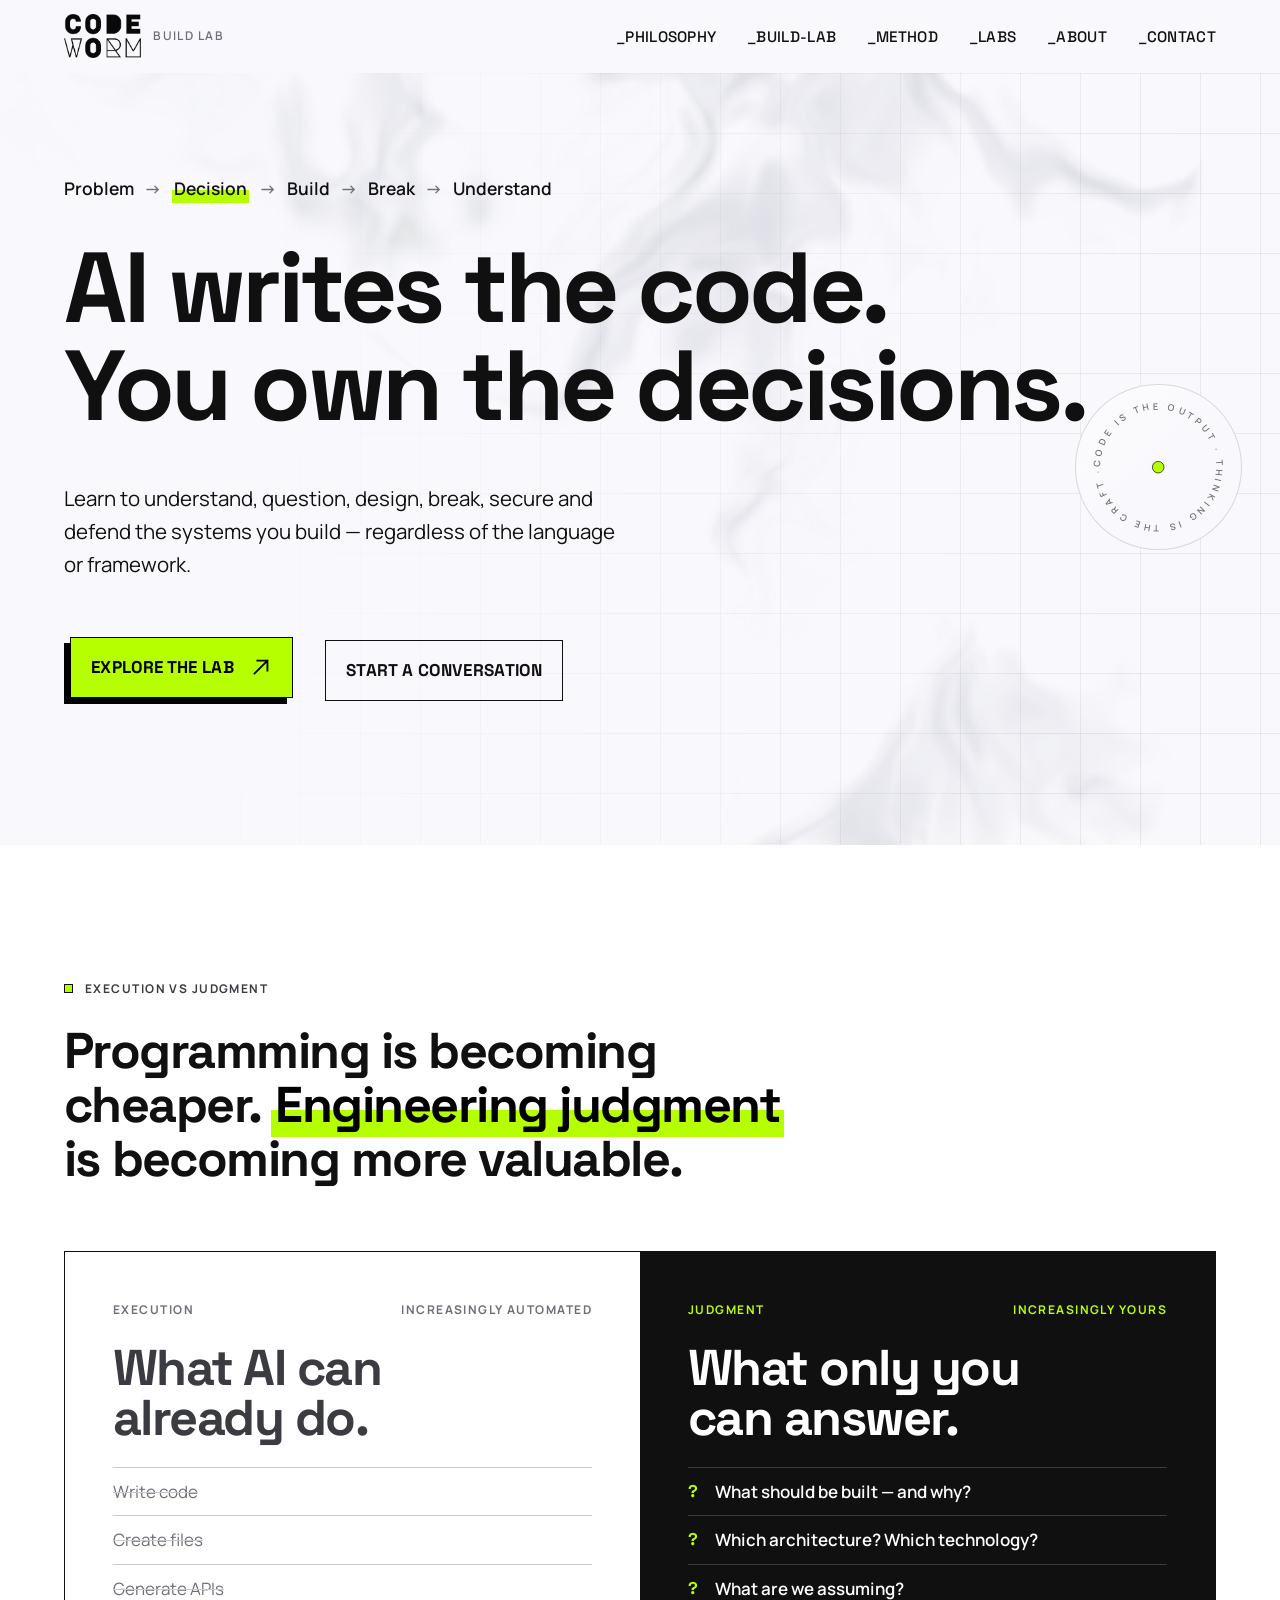
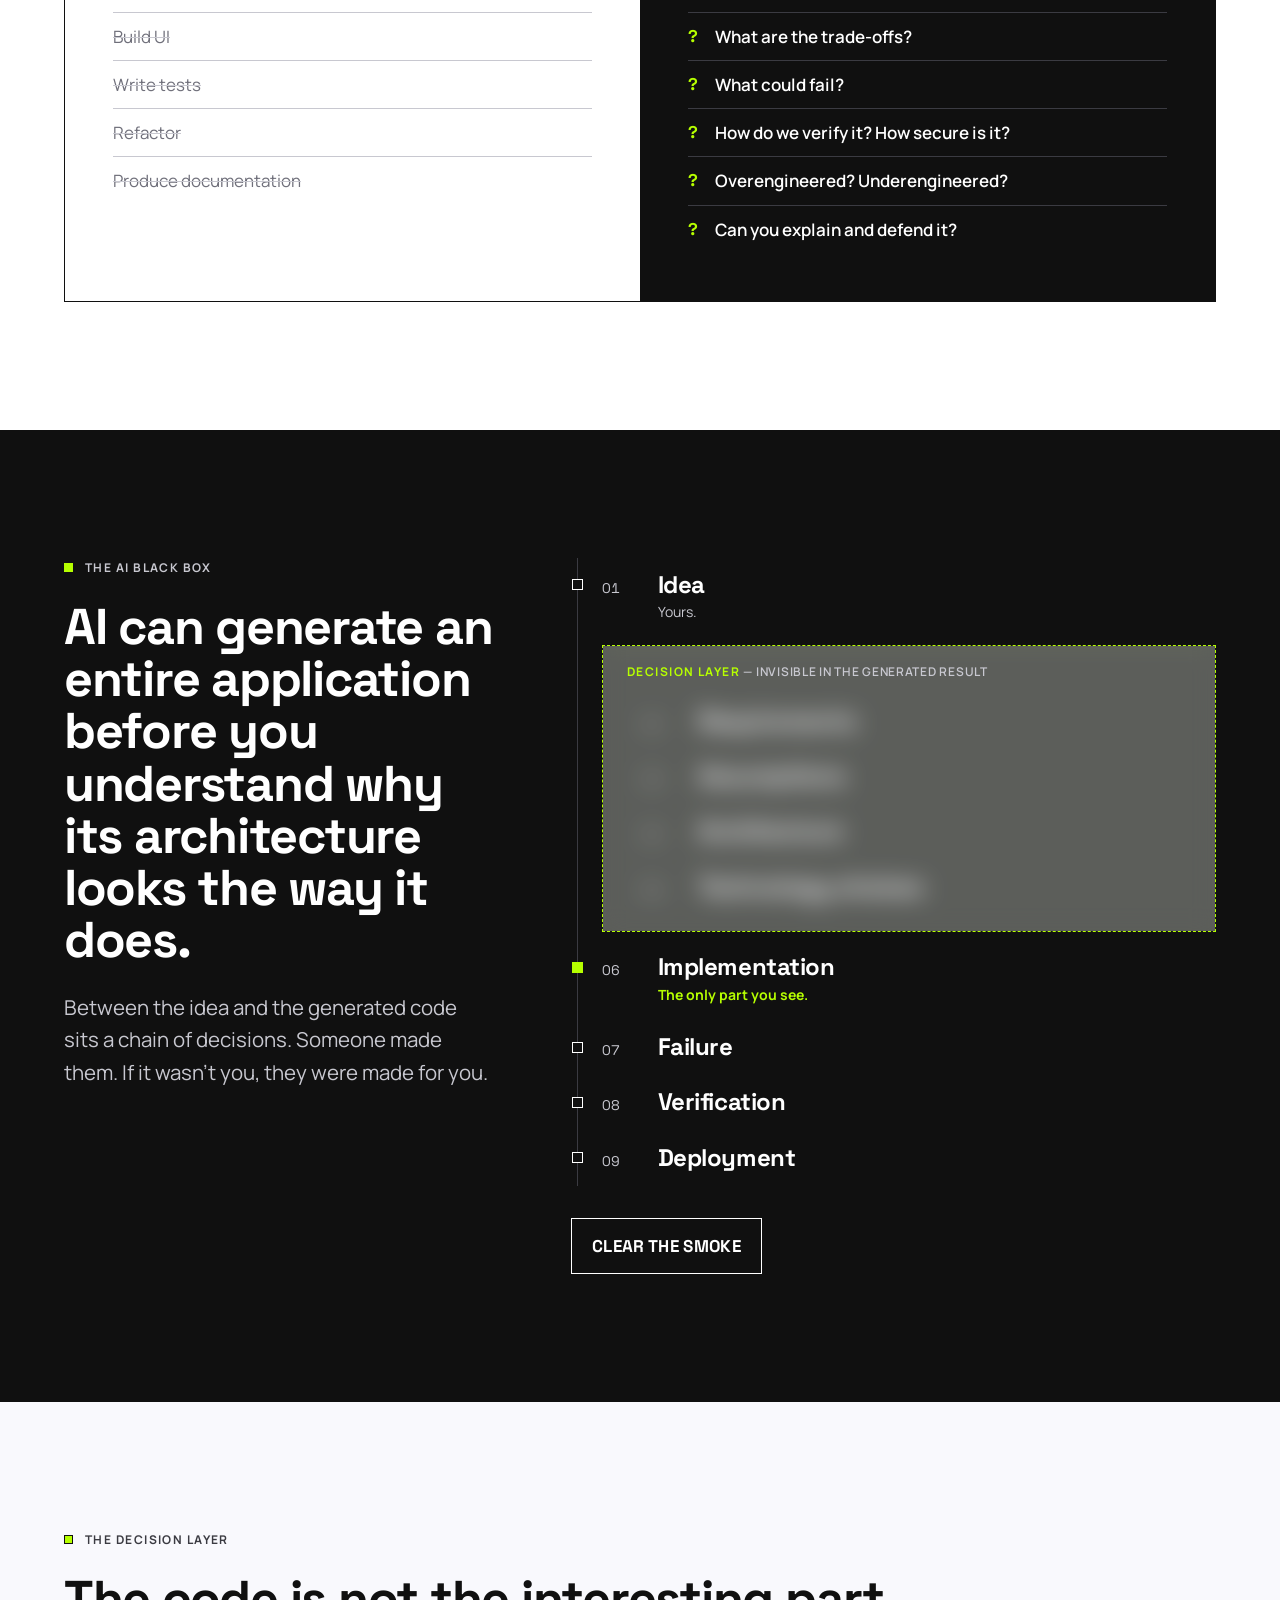
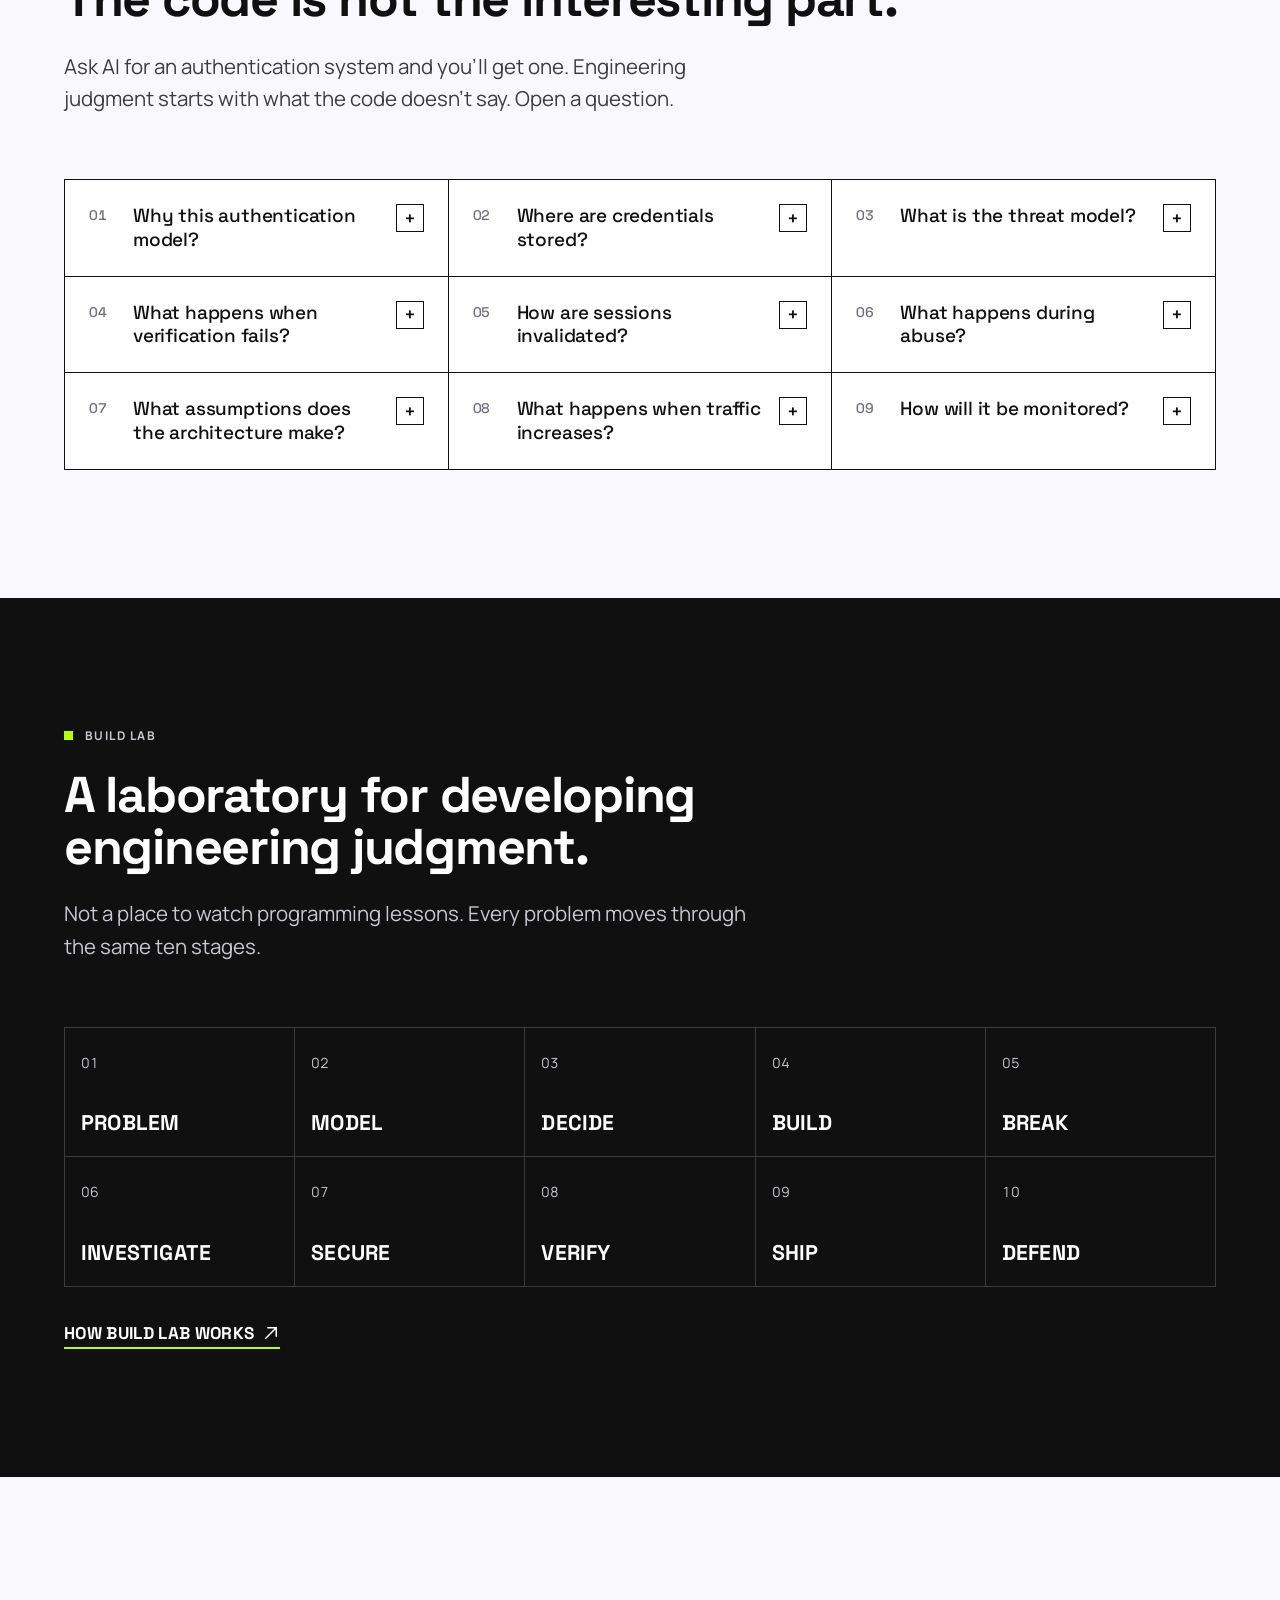
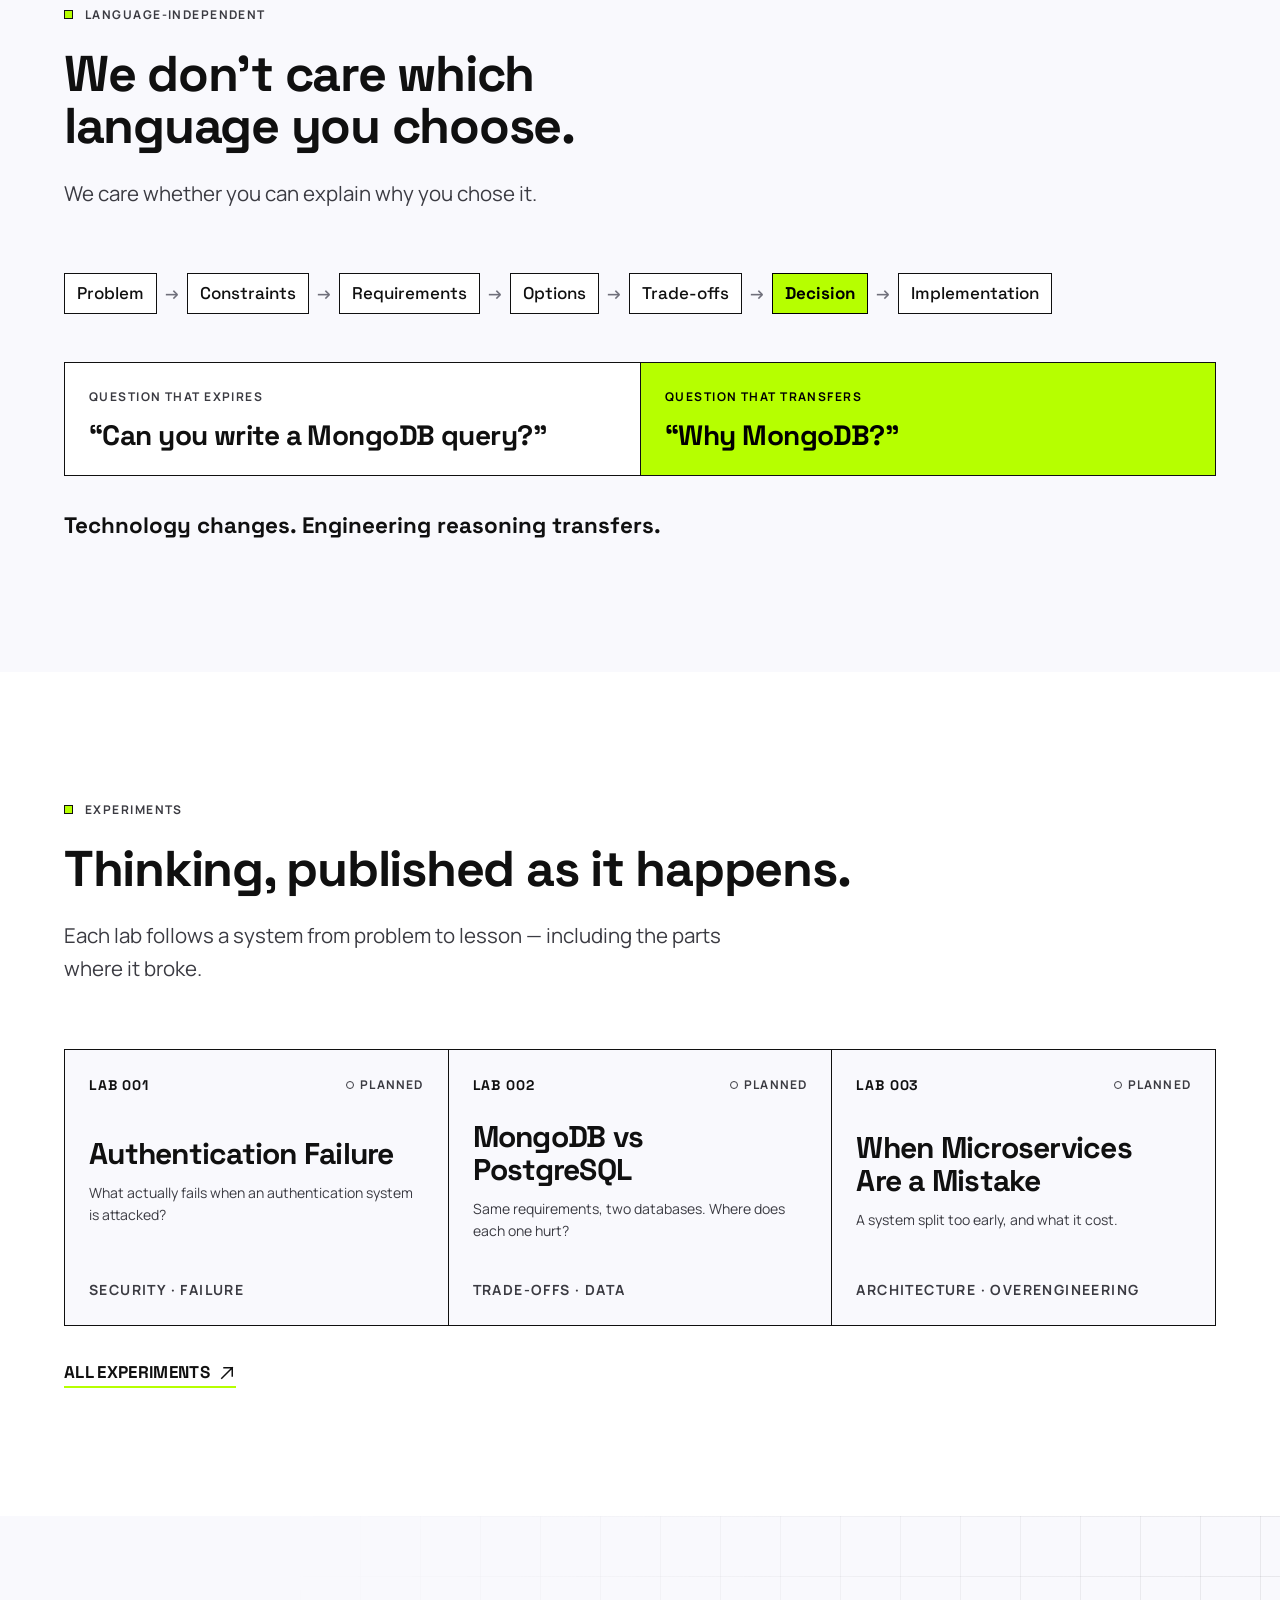
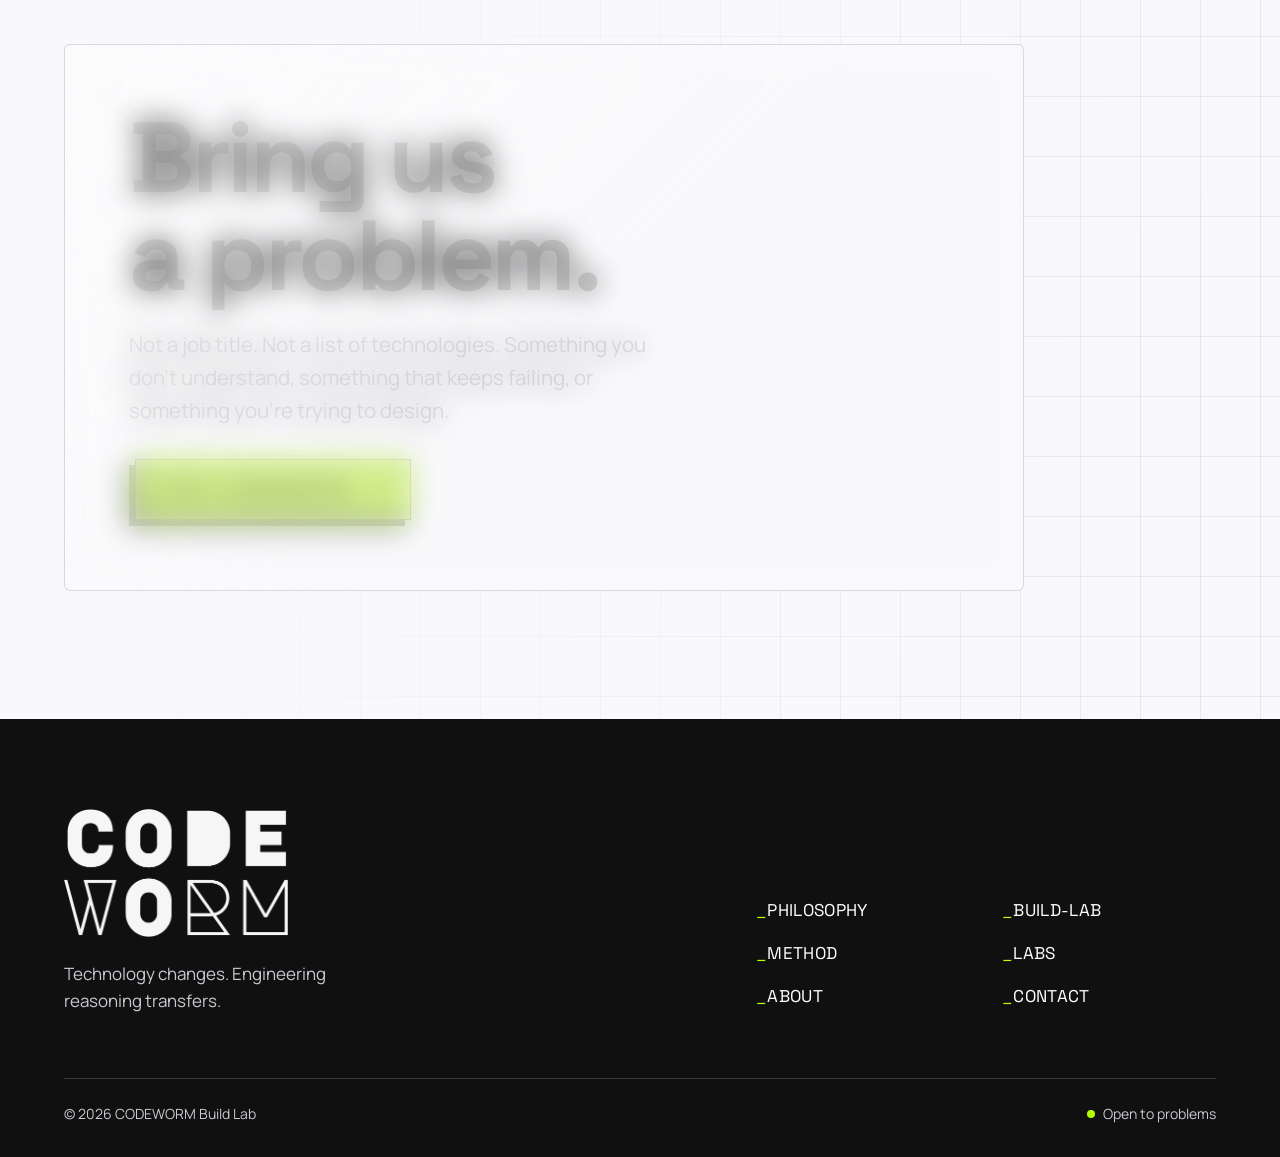
==== commit e9e50f75: "Remove dark mode, add PWA, use the CODEWORM logo - Remove the dark theme and toggle entirely - Add w" ====
--- a/index.html
+++ b/index.html
@@ -14,12 +14,15 @@
   <meta name="twitter:card" content="summary">
   <meta name="theme-color" content="#f9f9fd">
   <link rel="icon" href="favicon.svg" type="image/svg+xml">
+  <link rel="manifest" href="manifest.webmanifest">
+  <link rel="apple-touch-icon" href="icons/apple-touch-icon.png">
+  <meta name="apple-mobile-web-app-title" content="CODEWORM">
   <link rel="preconnect" href="https://fonts.googleapis.com">
   <link rel="preconnect" href="https://fonts.gstatic.com" crossorigin>
   <link rel="stylesheet" href="https://fonts.googleapis.com/css2?family=Manrope:wght@400;500;600;700;800&family=Space+Grotesk:wght@500;700&display=swap">
   <link rel="stylesheet" href="css/styles.css">
-  <meta name="color-scheme" content="light dark">
-  <script>(function(){var d=document.documentElement;d.classList.add('js');var t;try{t=localStorage.getItem('cw-theme')}catch(e){}if(!t)t=matchMedia('(prefers-color-scheme: dark)').matches?'dark':'light';d.dataset.theme=t})()</script>
+  <meta name="color-scheme" content="light">
+  <script>document.documentElement.classList.add('js')</script>
   <script src="js/vendor/lenis.min.js" defer></script>
   <script src="js/main.js" defer></script>
   <script src="js/motion.js" defer></script>
@@ -29,7 +32,7 @@
 
   <header class="site-header">
     <div class="wrap site-header__inner">
-      <a class="wordmark" href="index.html" aria-label="CODEWORM Build Lab — home">Codeworm <small>Build Lab</small></a>
+      <a class="wordmark" href="index.html" aria-label="CODEWORM Build Lab — home"><img class="wordmark__logo" src="img/codeworm-logo.png" alt="" width="454" height="259"> <small>Build Lab</small></a>
       <nav class="site-nav" id="site-nav" aria-label="Primary">
         <ul>
           <li><a href="philosophy.html">Philosophy</a></li>
@@ -40,13 +43,7 @@
           <li><a href="contact.html">Contact</a></li>
         </ul>
       </nav>
-      <div class="header-tools">
-        <button class="theme-toggle" type="button" aria-label="Dark mode" aria-pressed="false">
-          <svg class="i-sun" viewBox="0 0 24 24" aria-hidden="true" fill="none" stroke="currentColor" stroke-width="2" stroke-linecap="round"><circle cx="12" cy="12" r="4"/><path d="M12 2v2M12 20v2M2 12h2M20 12h2M4.9 4.9l1.4 1.4M17.7 17.7l1.4 1.4M4.9 19.1l1.4-1.4M17.7 6.3l1.4-1.4"/></svg>
-          <svg class="i-moon" viewBox="0 0 24 24" aria-hidden="true" fill="none" stroke="currentColor" stroke-width="2" stroke-linecap="round" stroke-linejoin="round"><path d="M20 14.5A8 8 0 1 1 9.5 4a6.5 6.5 0 0 0 10.5 10.5z"/></svg>
-        </button>
-        <button class="nav-toggle" type="button" aria-expanded="false" aria-controls="site-nav">Menu</button>
-      </div>
+      <button class="nav-toggle" type="button" aria-expanded="false" aria-controls="site-nav">Menu</button>
     </div>
   </header>
 
@@ -288,7 +285,7 @@
     <div class="wrap">
       <div class="site-footer__top">
         <div>
-          <a class="wordmark" href="index.html">Codeworm</a>
+          <a class="wordmark" href="index.html" aria-label="CODEWORM Build Lab — home"><img class="wordmark__logo wordmark__logo--footer" src="img/codeworm-logo.png" alt="" width="454" height="259"></a>
           <p class="tagline">Technology changes. Engineering reasoning transfers.</p>
         </div>
         <nav aria-label="Footer">
@@ -304,7 +301,7 @@
       </div>
       <div class="site-footer__bottom">
         <span>© 2026 CODEWORM Build Lab</span>
-        <span class="status">Open to problems</span>
+        <span class="site-footer__meta"><button class="install" type="button" hidden>Install app</button><span class="status">Open to problems</span></span>
       </div>
     </div>
   </footer>
--- a/css/styles.css
+++ b/css/styles.css
@@ -643,7 +643,7 @@
 .section--dark .quote { background: linear-gradient(90deg, var(--lime) 0 8px, transparent 8px) no-repeat; }
 
 /* ==========================================================================
-   23. THEME — light (default) and dark. Components only read semantic tokens.
+   23. SEMANTIC TOKENS — components read these, never raw hex.
    ========================================================================== */
 :root {
   --ink: #101010;
@@ -661,50 +661,15 @@
   --glass-shine: rgba(255, 255, 255, .6);
   color-scheme: light;
 }
-:root[data-theme="dark"] {
-  --ink: #f2f2f5;
-  --ground: #0d0d10;
-  --raised: #151519;
-  --dark-bg: #000000;
-  --hover: #202026;
-  --muted: #b6b6c0;
-  --line: #4c4c55;
-  --line-soft: #2a2a31;
-  --gray-500: #9b9ba7;
-  --focus: var(--lime);
-  --btn-shadow: #f2f2f5;
-  --grid-line: rgba(255, 255, 255, .06);
-  --glass-bg: rgba(13, 13, 16, .55);
-  --glass-solid: rgba(13, 13, 16, .95);
-  --glass-edge: rgba(255, 255, 255, .16);
-  --glass-shine: rgba(255, 255, 255, .07);
-  color-scheme: dark;
-}
-html.theme-anim, html.theme-anim *, html.theme-anim *::before, html.theme-anim *::after {
-  transition: background-color 350ms var(--ease), color 350ms var(--ease), border-color 350ms var(--ease), fill 350ms var(--ease) !important;
-}
-:root[data-theme="dark"] .compare__col:not(.compare__col--lab) { background: var(--raised); }
-
-/* the lab column stays a paper-white sheet on the dark section, in both themes */
+
+/* the lab column stays a paper-white sheet on the dark section */
 .compare__col--lab { background: var(--const-white); color: #101010; border-color: var(--const-white); --muted: #3b3b42; --line-soft: #c8c8d0; }
 .compare__col--lab .compare__title { color: #101010; }
 .compare__col--lab .steps li::before { color: #6f6f7a; }
 
-/* ---------- theme toggle ---------- */
-.header-tools { display: flex; align-items: center; gap: var(--s-2); }
+/* ---------- nav alignment ---------- */
 .site-nav { margin-left: auto; }
-.theme-toggle {
-  display: inline-grid; place-items: center; width: 40px; height: 40px; padding: 0; cursor: pointer;
-  background: transparent; color: var(--ink); border: var(--bw) solid var(--ink); border-radius: var(--radius);
-  transition: background-color var(--dur) var(--ease), color var(--dur) var(--ease);
-}
-.theme-toggle:hover { background: var(--lime); color: var(--on-lime); border-color: var(--on-lime); }
-.theme-toggle svg { width: 18px; height: 18px; grid-area: 1 / 1; transition: transform 400ms var(--ease), opacity 250ms var(--ease); }
-.theme-toggle .i-moon { opacity: 0; transform: rotate(-70deg) scale(.6); }
-:root[data-theme="dark"] .theme-toggle .i-sun { opacity: 0; transform: rotate(70deg) scale(.6); }
-:root[data-theme="dark"] .theme-toggle .i-moon { opacity: 1; transform: none; }
-@media (max-width: 859px) { .header-tools { margin-left: auto; } .site-nav { margin-left: 0; } }
-html:not(.js) .theme-toggle { display: none; }
+@media (max-width: 859px) { .nav-toggle { margin-left: auto; } .site-nav { margin-left: 0; } }
 
 /* ==========================================================================
    24. GLASS — header, mobile menu, CTA panel, veils
@@ -783,6 +748,20 @@
 
 /* ---------- 27. FIXES FROM REVIEW ---------- */
 :root { --glass-bg: rgba(249, 249, 253, .78); }
-:root[data-theme="dark"] { --glass-bg: rgba(13, 13, 16, .66); }
 .hero__mark-glass { padding: 10px; }
 @media (min-width: 1000px) { .hero .hero__mark.hero__mark-glass { position: absolute; } }
+
+/* ---------- 28. PWA ---------- */
+.site-footer__meta { display: inline-flex; flex-wrap: wrap; align-items: center; gap: var(--s-4) var(--s-5); }
+.install {
+  font: inherit; font-family: var(--font-display); font-weight: 700; font-size: var(--text-small); letter-spacing: .02em; text-transform: uppercase;
+  color: var(--const-white); background: transparent; border: 0; border-bottom: 2px solid var(--lime); padding: 2px 0; cursor: pointer;
+}
+.install:hover { background: var(--lime); color: var(--on-lime); }
+.install[hidden] { display: none; }
+
+/* ---------- 29. LOGO ---------- */
+.wordmark { align-items: center; }
+.wordmark__logo { height: 44px; width: auto; display: block; }
+.site-footer .wordmark { display: inline-block; }
+.wordmark__logo--footer { height: clamp(84px, 11vw, 128px); filter: invert(1); }
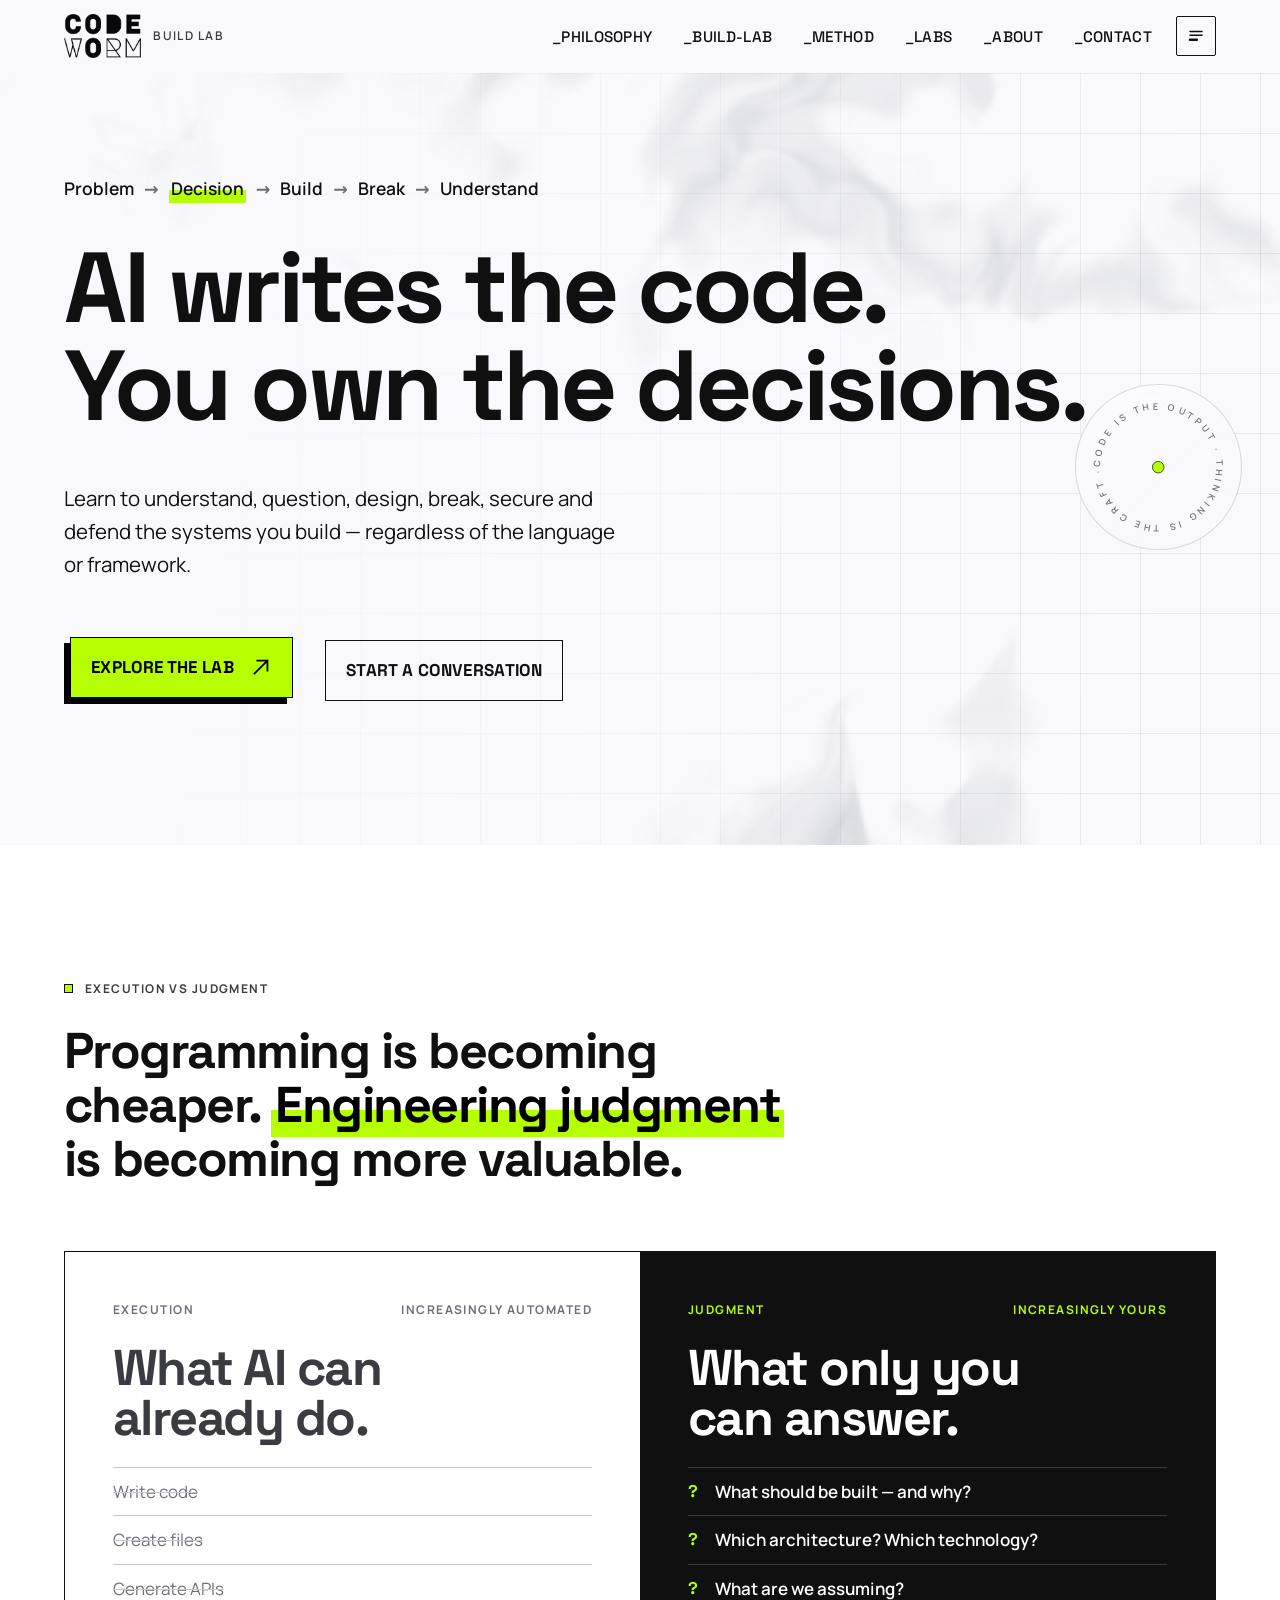
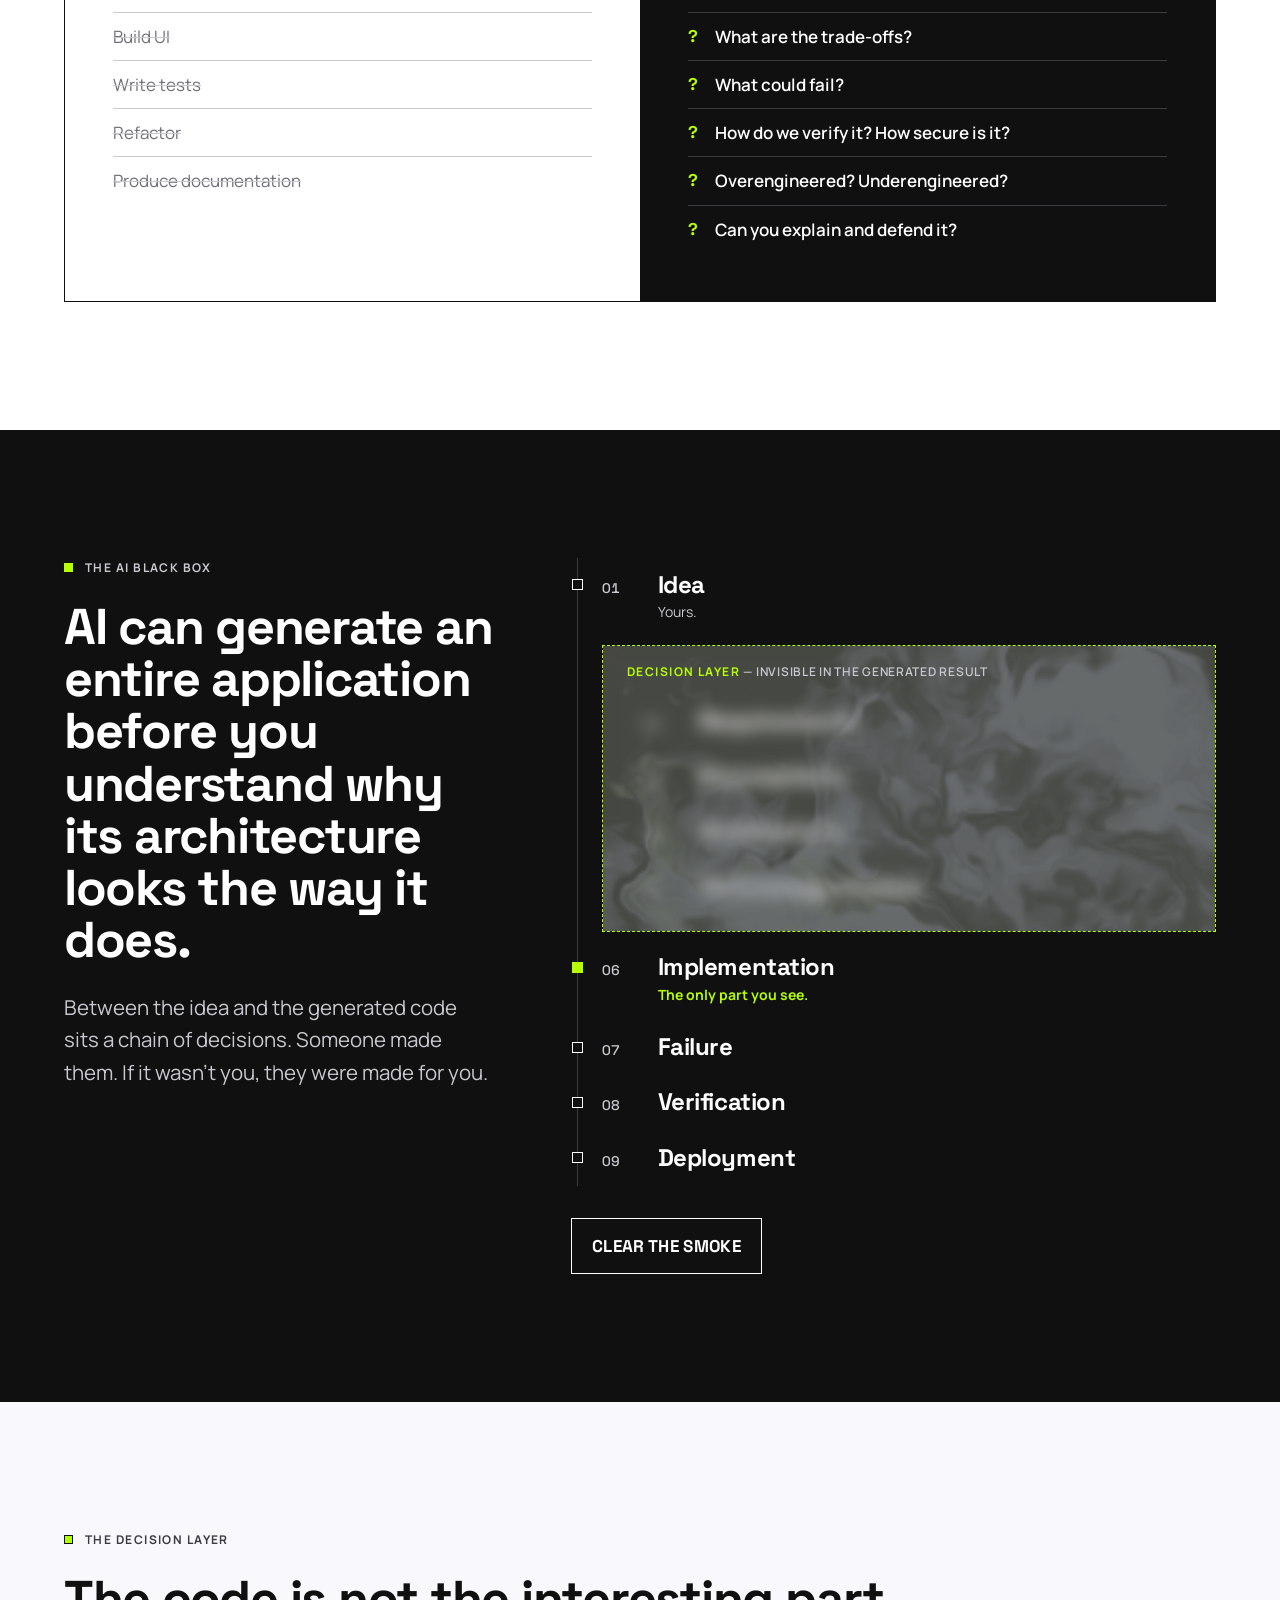
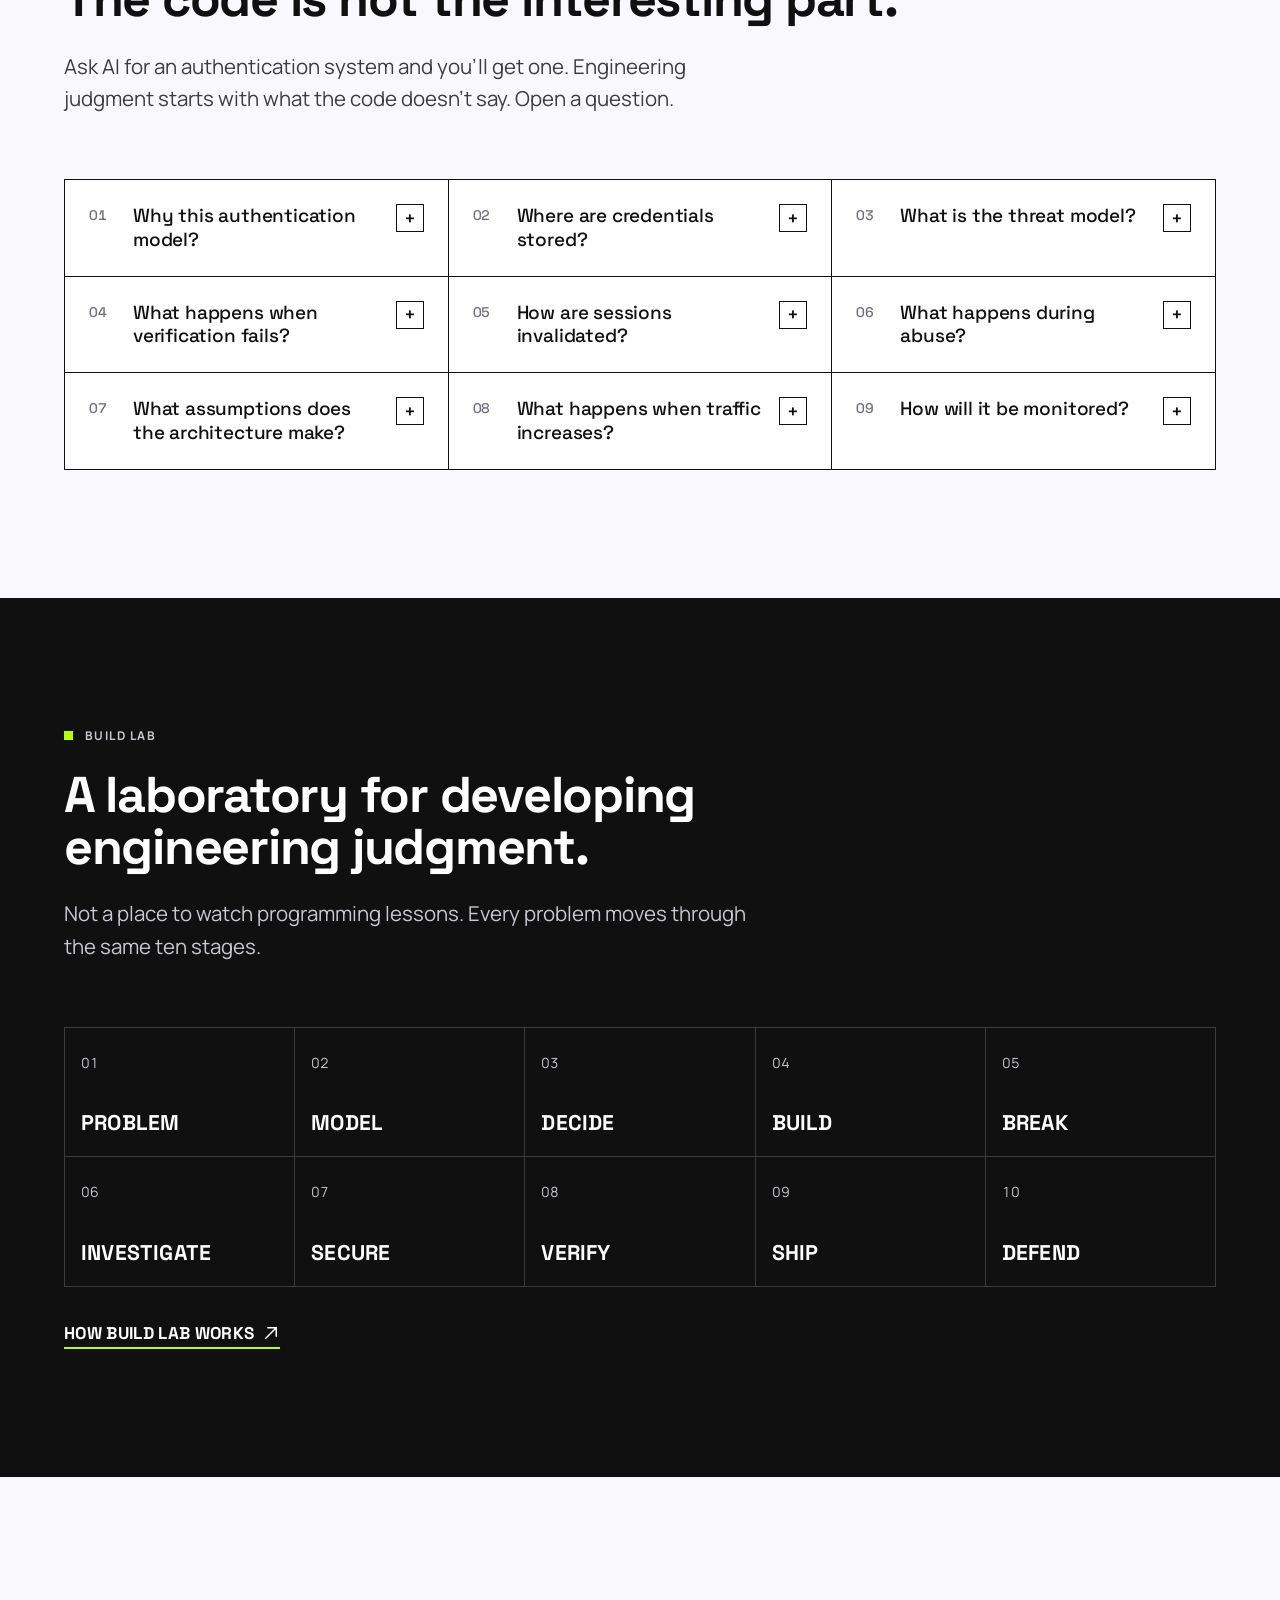
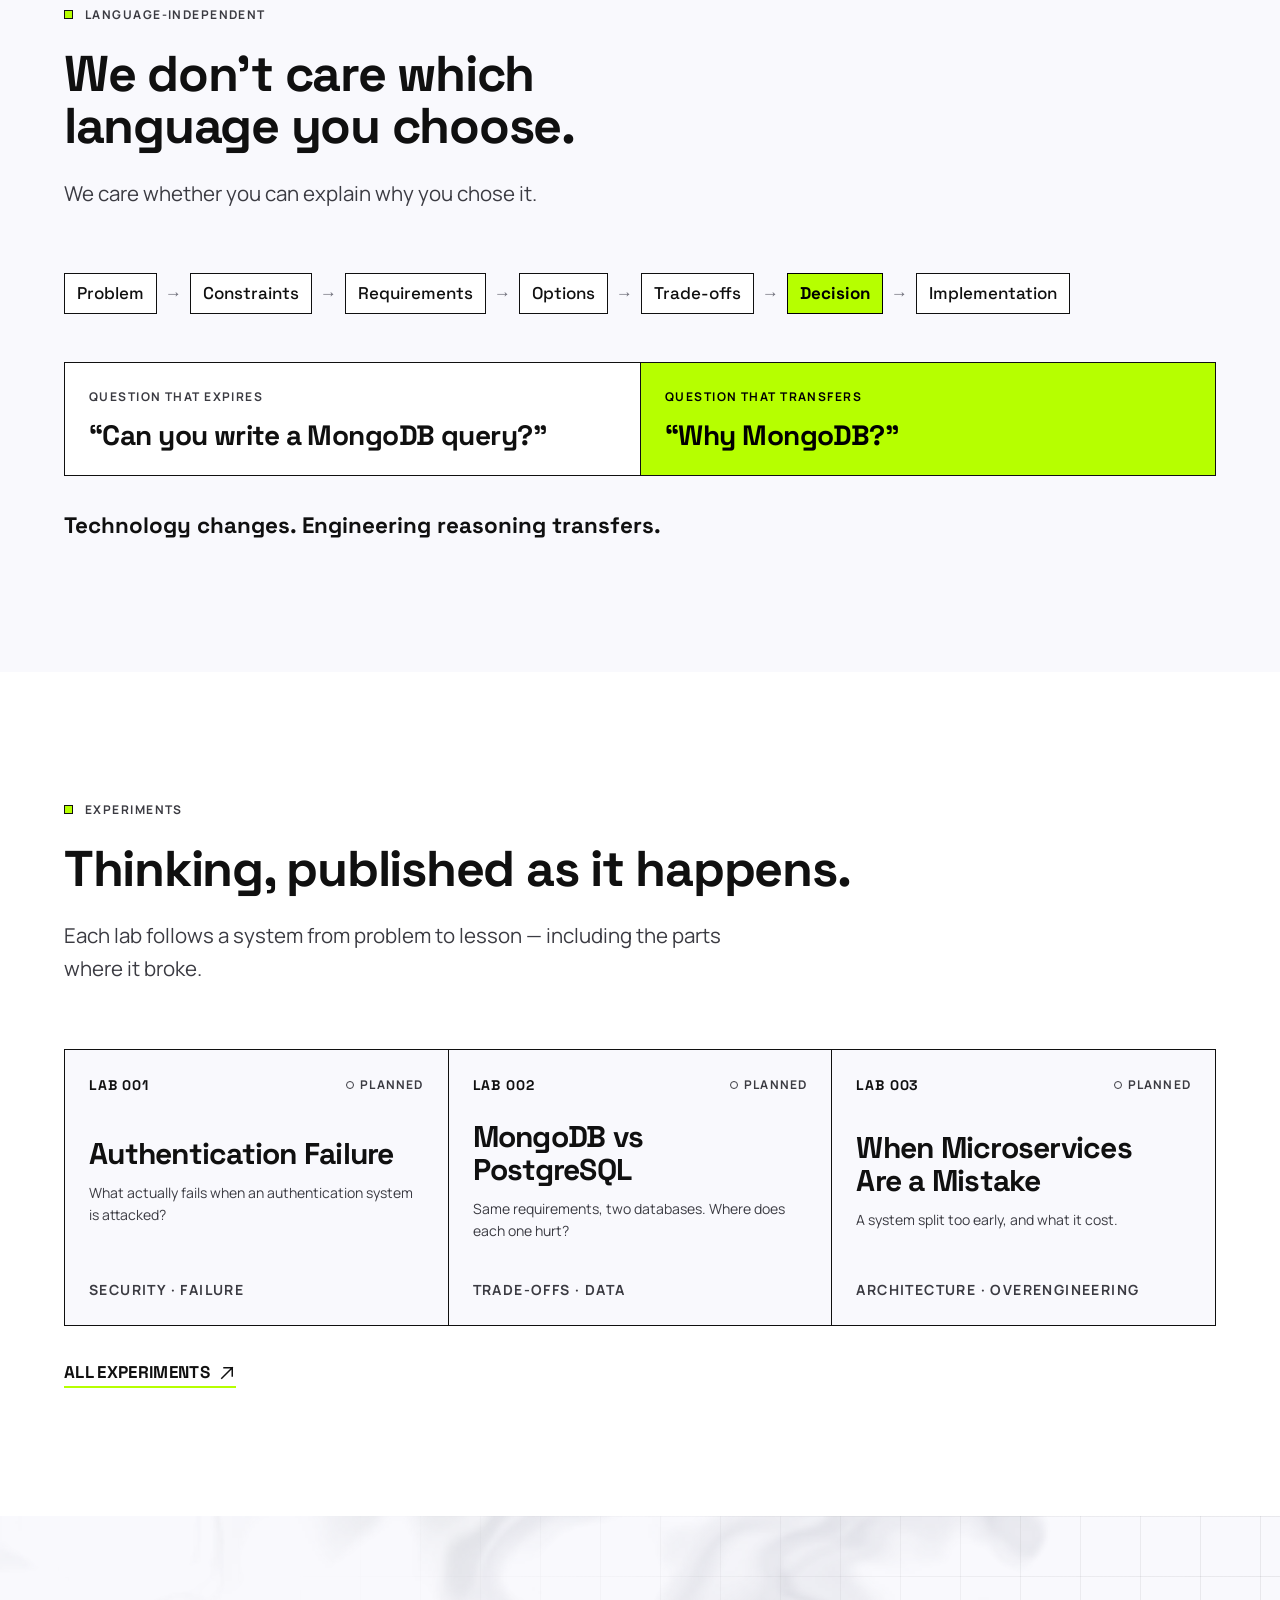
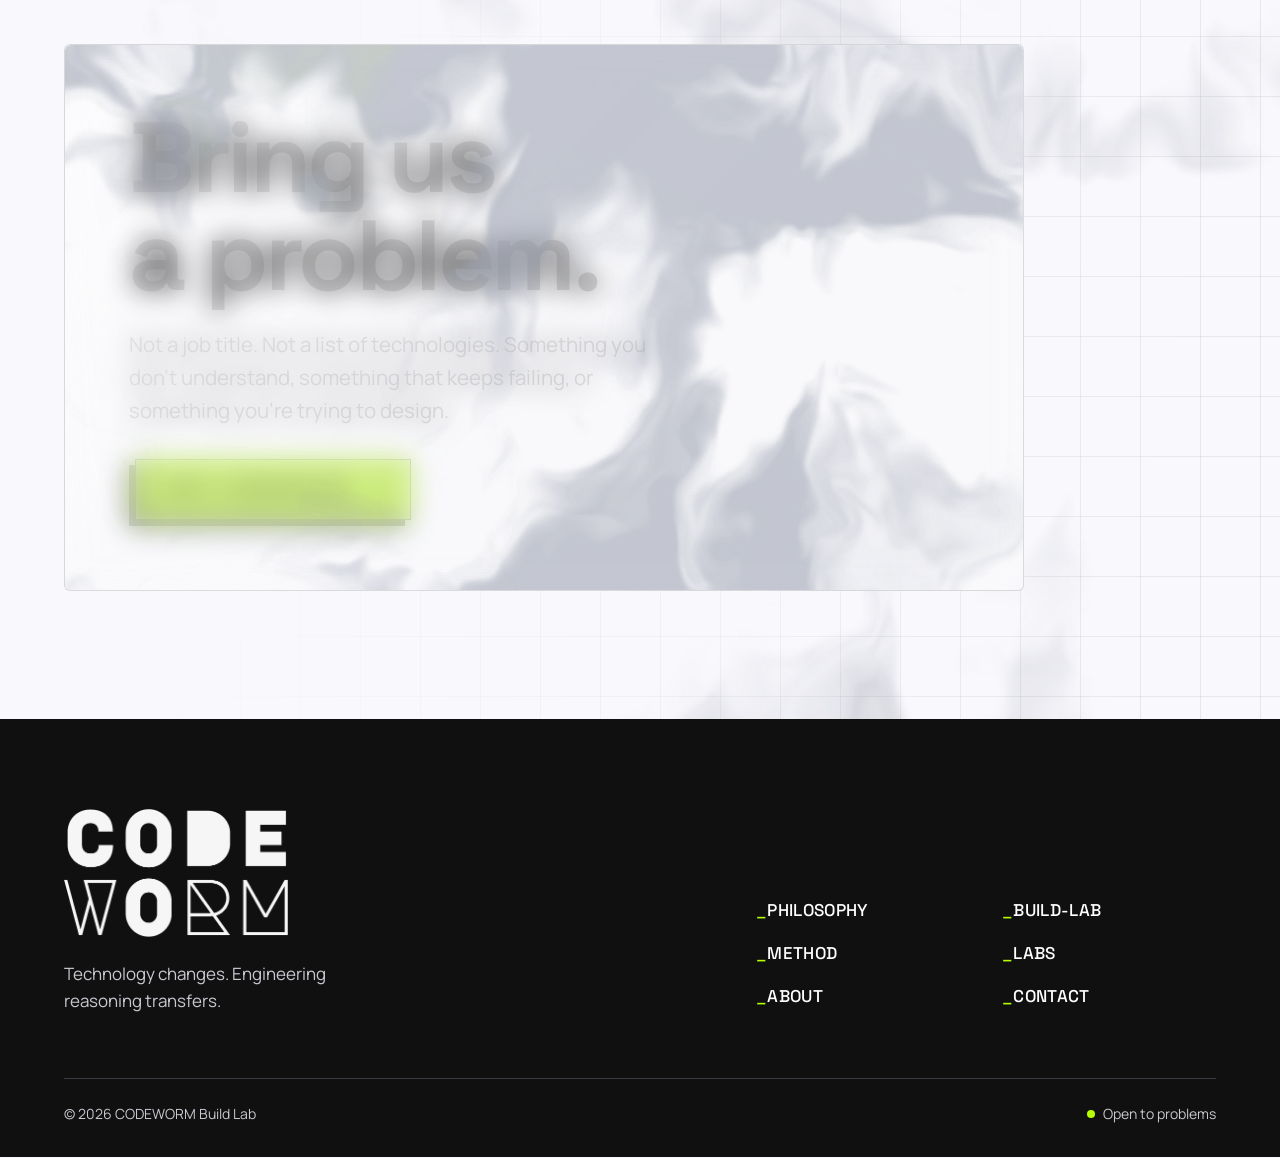
==== commit 33a4d533: "Launch hardening, self-hosted fonts, lighter motion, reading guide - 404 page, sitemap.xml, Open Gra" ====
--- a/index.html
+++ b/index.html
@@ -1,4 +1,4 @@
-<!doctype html>
+<!DOCTYPE html>
 <html lang="en">
 <head>
   <meta charset="utf-8">
@@ -11,21 +11,29 @@
   <meta property="og:title" content="CODEWORM Build Lab — AI writes the code. You own the decisions.">
   <meta property="og:description" content="A laboratory for engineering judgment. Understand, design, break, secure and defend software systems.">
   <meta property="og:url" content="https://www.chiranjitkarmakar.com/codeworm/">
-  <meta name="twitter:card" content="summary">
+  <meta property="og:image" content="https://www.chiranjitkarmakar.com/codeworm/img/og.png">
+  <meta property="og:image:width" content="1200">
+  <meta property="og:image:height" content="630">
+  <meta property="og:image:alt" content="CODEWORM Build Lab: AI writes the code. You own the decisions.">
+  <meta property="og:locale" content="en">
+  <meta name="twitter:card" content="summary_large_image">
+  <meta name="twitter:image" content="https://www.chiranjitkarmakar.com/codeworm/img/og.png">
+  <meta name="twitter:image:alt" content="CODEWORM Build Lab: AI writes the code. You own the decisions.">
   <meta name="theme-color" content="#f9f9fd">
   <link rel="icon" href="favicon.svg" type="image/svg+xml">
   <link rel="manifest" href="manifest.webmanifest">
   <link rel="apple-touch-icon" href="icons/apple-touch-icon.png">
   <meta name="apple-mobile-web-app-title" content="CODEWORM">
-  <link rel="preconnect" href="https://fonts.googleapis.com">
-  <link rel="preconnect" href="https://fonts.gstatic.com" crossorigin>
-  <link rel="stylesheet" href="https://fonts.googleapis.com/css2?family=Manrope:wght@400;500;600;700;800&family=Space+Grotesk:wght@500;700&display=swap">
+  <link rel="preload" href="fonts/manrope-latin.woff2" as="font" type="font/woff2" crossorigin>
+  <link rel="preload" href="fonts/space-grotesk-latin.woff2" as="font" type="font/woff2" crossorigin>
   <link rel="stylesheet" href="css/styles.css">
   <meta name="color-scheme" content="light">
   <script>document.documentElement.classList.add('js')</script>
   <script src="js/vendor/lenis.min.js" defer></script>
   <script src="js/main.js" defer></script>
   <script src="js/motion.js" defer></script>
+  <script src="js/reading.js" defer></script>
+  <script type="application/ld+json">{"@context":"https://schema.org","@graph":[{"@type":"Organization","@id":"https://www.chiranjitkarmakar.com/codeworm/#org","name":"CODEWORM Build Lab","url":"https://www.chiranjitkarmakar.com/codeworm/","logo":"https://www.chiranjitkarmakar.com/codeworm/img/codeworm-logo.png"},{"@type":"WebSite","@id":"https://www.chiranjitkarmakar.com/codeworm/#site","name":"CODEWORM Build Lab","url":"https://www.chiranjitkarmakar.com/codeworm/","inLanguage":"en","publisher":{"@id":"https://www.chiranjitkarmakar.com/codeworm/#org"}}]}</script>
 </head>
 <body>
   <a class="skip-link" href="#main">Skip to content</a>
@@ -43,7 +51,12 @@
           <li><a href="contact.html">Contact</a></li>
         </ul>
       </nav>
-      <button class="nav-toggle" type="button" aria-expanded="false" aria-controls="site-nav">Menu</button>
+      <div class="header-tools">
+        <button class="reading-toggle" type="button" aria-pressed="false" aria-label="Reading guide" title="Reading guide: underlines the sentence you are probably reading" hidden>
+          <svg viewBox="0 0 24 24" aria-hidden="true" fill="none" stroke="currentColor" stroke-width="2" stroke-linecap="round"><path d="M4 6h16M4 11h16"/><path d="M4 17h9" stroke-width="3.5"/></svg>
+        </button>
+        <button class="nav-toggle" type="button" aria-expanded="false" aria-controls="site-nav">Menu</button>
+      </div>
     </div>
   </header>
 
@@ -124,7 +137,7 @@
         </div>
 
         <div data-blackbox>
-          <ol class="chain" aria-label="From idea to deployment">
+          <ol class="chain">
             <li class="chain__step"><span class="chain__n">01</span><span class="chain__name">Idea</span><span class="chain__note">Yours.</span></li>
             <li class="chain__layer">
               <p class="chain__layer-label">Decision layer <span>— invisible in the generated result</span></p>
@@ -185,7 +198,7 @@
           <h2 id="lab-title">A laboratory for developing engineering judgment.</h2>
           <p>Not a place to watch programming lessons. Every problem moves through the same ten stages.</p>
         </div>
-        <ol class="cells" aria-label="Build Lab stages">
+        <ol class="cells">
           <li><span class="n">01</span><span class="w">Problem</span></li>
           <li><span class="n">02</span><span class="w">Model</span></li>
           <li><span class="n">03</span><span class="w">Decide</span></li>
@@ -211,7 +224,7 @@
           <p>We care whether you can explain why you chose it.</p>
         </div>
 
-        <ol class="flow" aria-label="From problem to implementation">
+        <ol class="flow">
           <li><b>Problem</b></li>
           <li><b>Constraints</b></li>
           <li><b>Requirements</b></li>
--- a/css/styles.css
+++ b/css/styles.css
@@ -1,3 +1,15 @@
+/* Fonts are self-hosted (SIL OFL, see fonts/OFL-*.txt). One variable file per family, Latin subset. */
+@font-face {
+  font-family: "Manrope"; font-style: normal; font-weight: 400 800; font-display: swap;
+  src: url("../fonts/manrope-latin.woff2") format("woff2");
+  unicode-range: U+0000-00FF, U+0131, U+0152-0153, U+02BB-02BC, U+02C6, U+02DA, U+02DC, U+0304, U+0308, U+0329, U+2000-206F, U+20AC, U+2122, U+2191, U+2193, U+2212, U+2215, U+FEFF, U+FFFD;
+}
+@font-face {
+  font-family: "Space Grotesk"; font-style: normal; font-weight: 500 700; font-display: swap;
+  src: url("../fonts/space-grotesk-latin.woff2") format("woff2");
+  unicode-range: U+0000-00FF, U+0131, U+0152-0153, U+02BB-02BC, U+02C6, U+02DA, U+02DC, U+0304, U+0308, U+0329, U+2000-206F, U+20AC, U+2122, U+2191, U+2193, U+2212, U+2215, U+FEFF, U+FFFD;
+}
+
 /* ==========================================================================
    CODEWORM Build Lab — design system + components
    Black / white = foundation. Lime = signal.
@@ -669,7 +681,7 @@
 
 /* ---------- nav alignment ---------- */
 .site-nav { margin-left: auto; }
-@media (max-width: 859px) { .nav-toggle { margin-left: auto; } .site-nav { margin-left: 0; } }
+@media (max-width: 859px) { .header-tools { margin-left: auto; } .site-nav { margin-left: 0; } }
 
 /* ==========================================================================
    24. GLASS — header, mobile menu, CTA panel, veils
@@ -765,3 +777,53 @@
 .wordmark__logo { height: 44px; width: auto; display: block; }
 .site-footer .wordmark { display: inline-block; }
 .wordmark__logo--footer { height: clamp(84px, 11vw, 128px); filter: invert(1); }
+
+/* ---------- 30. FROSTED MOBILE MENU ----------
+   A backdrop-filter inside another backdrop-filter has nothing to sample, so
+   the header's frosting lives on a background layer (::before) instead of on
+   the header itself. That frees the dropdown to frost the page behind it. */
+.site-header { background: transparent; -webkit-backdrop-filter: none; backdrop-filter: none; }
+.site-header::before {
+  content: ""; position: absolute; inset: 0; z-index: -1; pointer-events: none;
+  background: var(--glass-bg);
+  -webkit-backdrop-filter: blur(16px) saturate(160%);
+  backdrop-filter: blur(16px) saturate(160%);
+}
+@supports not ((backdrop-filter: blur(1px)) or (-webkit-backdrop-filter: blur(1px))) {
+  .site-header::before { background: var(--glass-solid); }
+}
+@media (max-width: 859px) {
+  .js .site-nav {
+    background: linear-gradient(135deg, var(--glass-shine), transparent 60%), rgba(249, 249, 253, .6);
+    -webkit-backdrop-filter: blur(24px) saturate(170%);
+    backdrop-filter: blur(24px) saturate(170%);
+    border-bottom: var(--bw) solid var(--glass-edge);
+    box-shadow: inset 0 1px 0 var(--glass-shine), 0 18px 32px -24px rgba(16, 16, 16, .35);
+  }
+  .js .site-nav a { border-top-color: rgba(16, 16, 16, .12); }
+}
+@supports not ((backdrop-filter: blur(1px)) or (-webkit-backdrop-filter: blur(1px))) {
+  @media (max-width: 859px) { .js .site-nav { background: var(--glass-solid); } }
+}
+
+/* ---------- 31. CONTRAST FIXES (from the accessibility audit) ---------- */
+.section--dark { --gray-500: #9b9ba7; }               /* was 3.6:1 on the dark surface; now ~6:1 */
+.wordmark small { color: var(--muted); }               /* stays readable when the glass header floats over black */
+.scrub-w { opacity: var(--o, .5); }                    /* dimmed words never drop below ~3.5:1 */
+
+/* ---------- 32. READING GUIDE ---------- */
+.header-tools { display: flex; align-items: center; gap: var(--s-2); }
+.reading-toggle {
+  display: inline-grid; place-items: center; width: 40px; height: 40px; padding: 0; cursor: pointer;
+  background: transparent; color: var(--ink); border: var(--bw) solid var(--ink); border-radius: var(--radius);
+  transition: background-color var(--dur) var(--ease), color var(--dur) var(--ease);
+}
+.reading-toggle[hidden] { display: none; }
+.reading-toggle svg { width: 18px; height: 18px; }
+.reading-toggle:hover { background: var(--hover); }
+.reading-toggle[aria-pressed="true"] { background: var(--lime); color: var(--on-lime); border-color: var(--on-lime); }
+
+/* The highlight: on light text a lime wash + ink underline; on light-on-dark text a lime underline.
+   (Highlights can only style colour, background and text-decoration, so no animation and no reflow.) */
+::highlight(cw-read-light) { background-color: rgba(182, 255, 0, .38); text-decoration: underline; text-decoration-color: #101010; text-decoration-thickness: 2px; }
+::highlight(cw-read-dark)  { background-color: rgba(182, 255, 0, .14); text-decoration: underline; text-decoration-color: #b6ff00; text-decoration-thickness: 2px; }
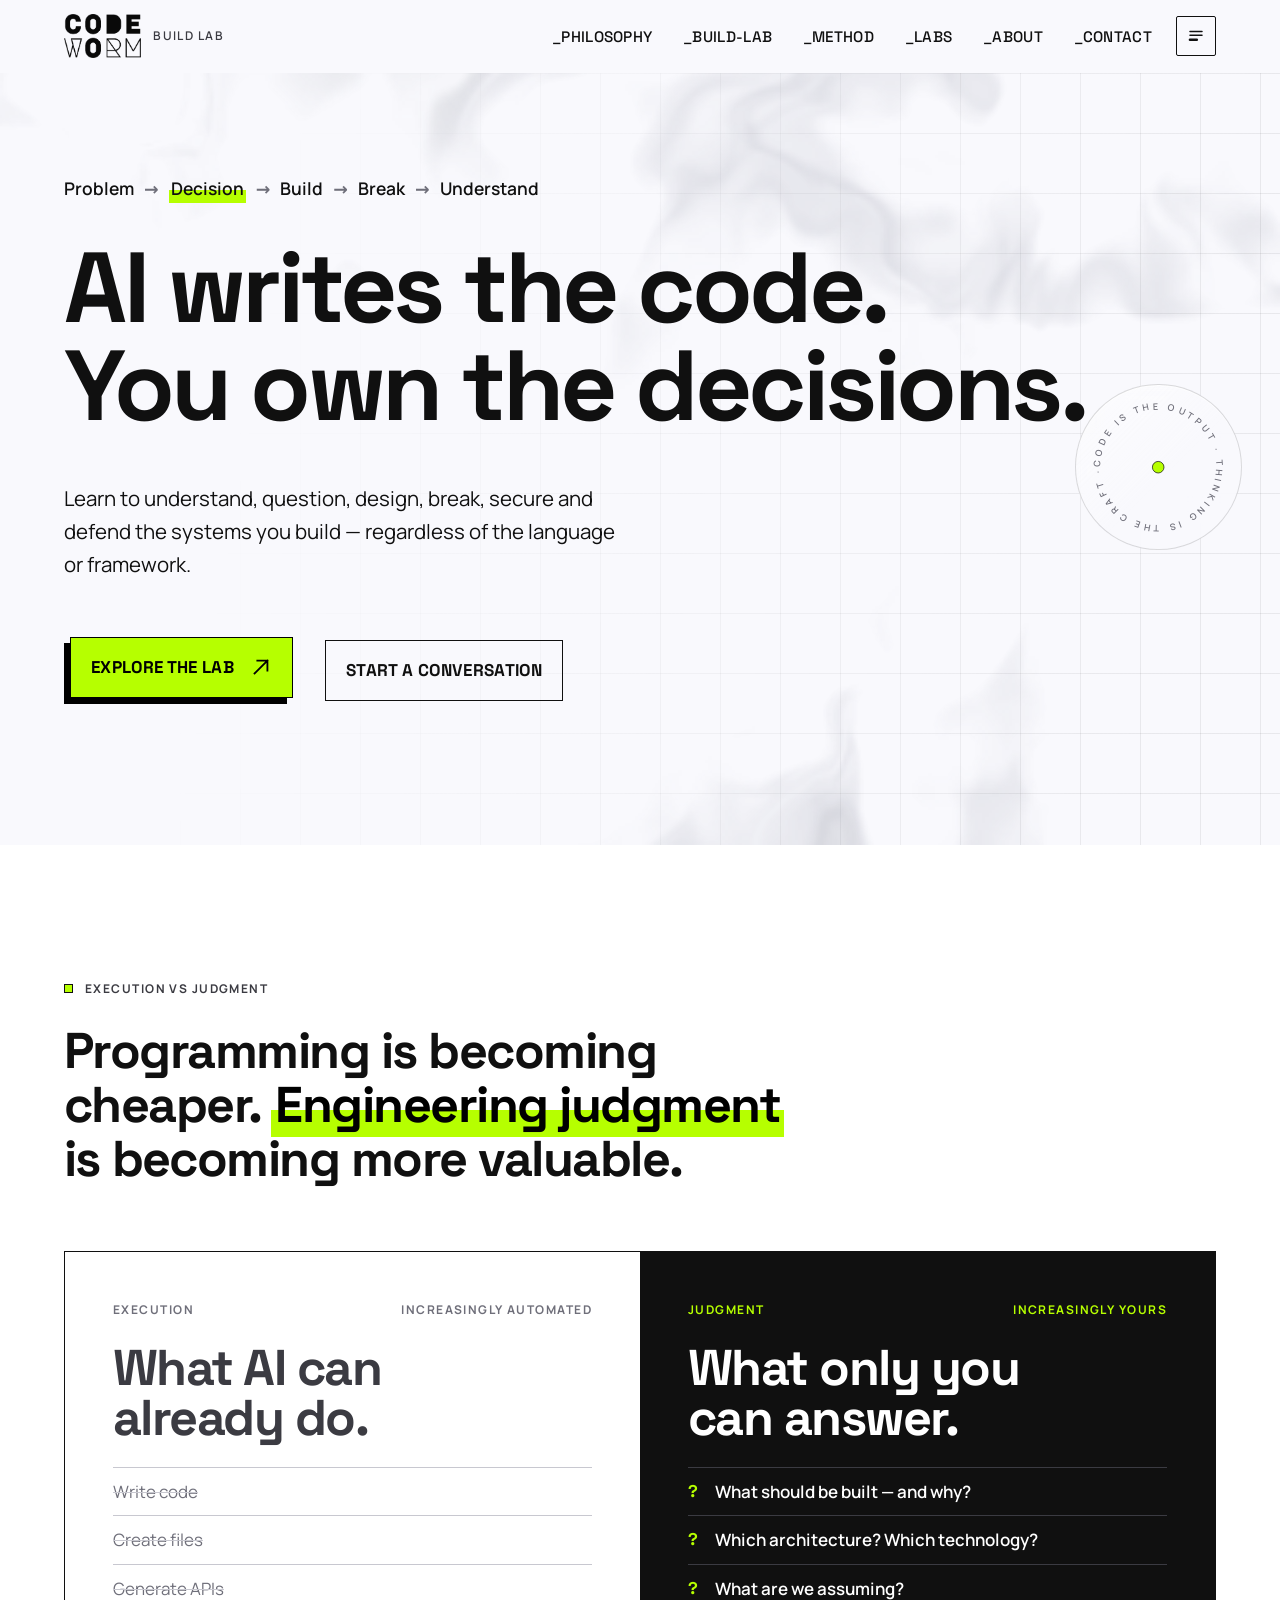
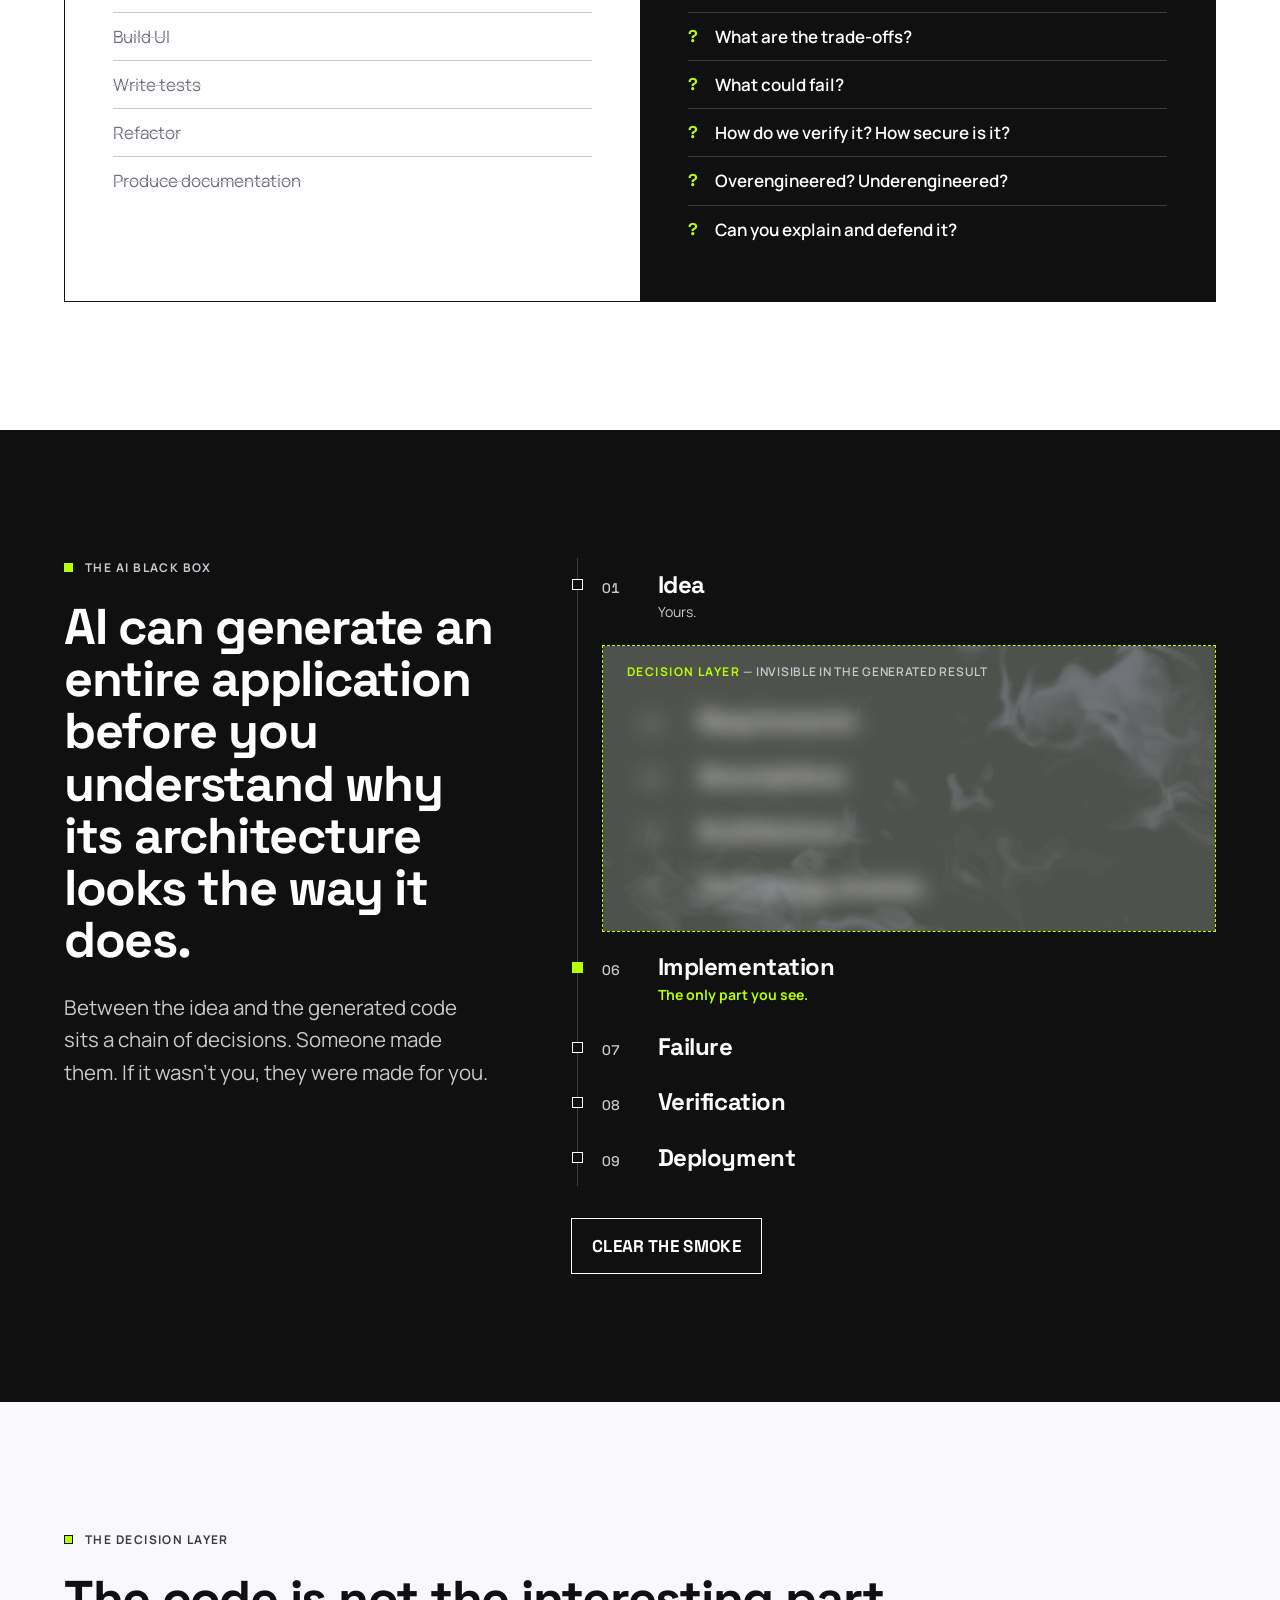
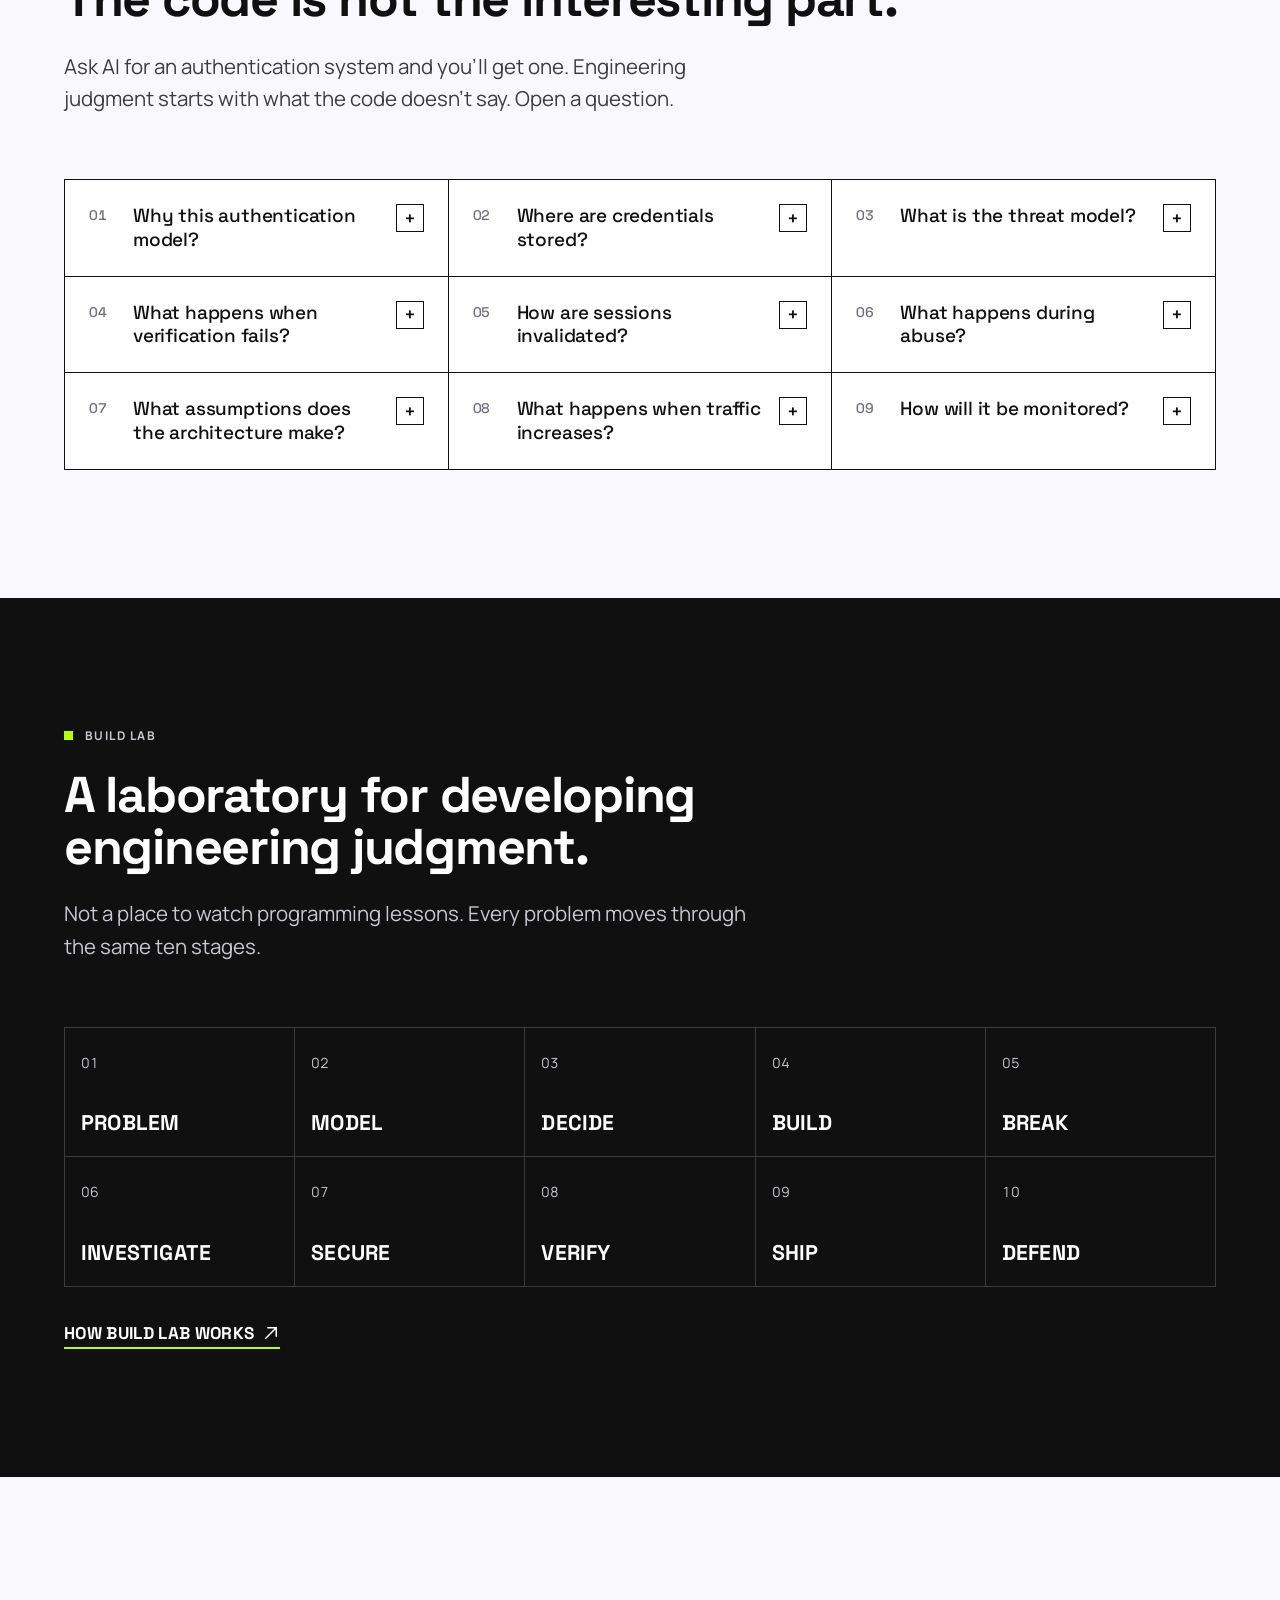
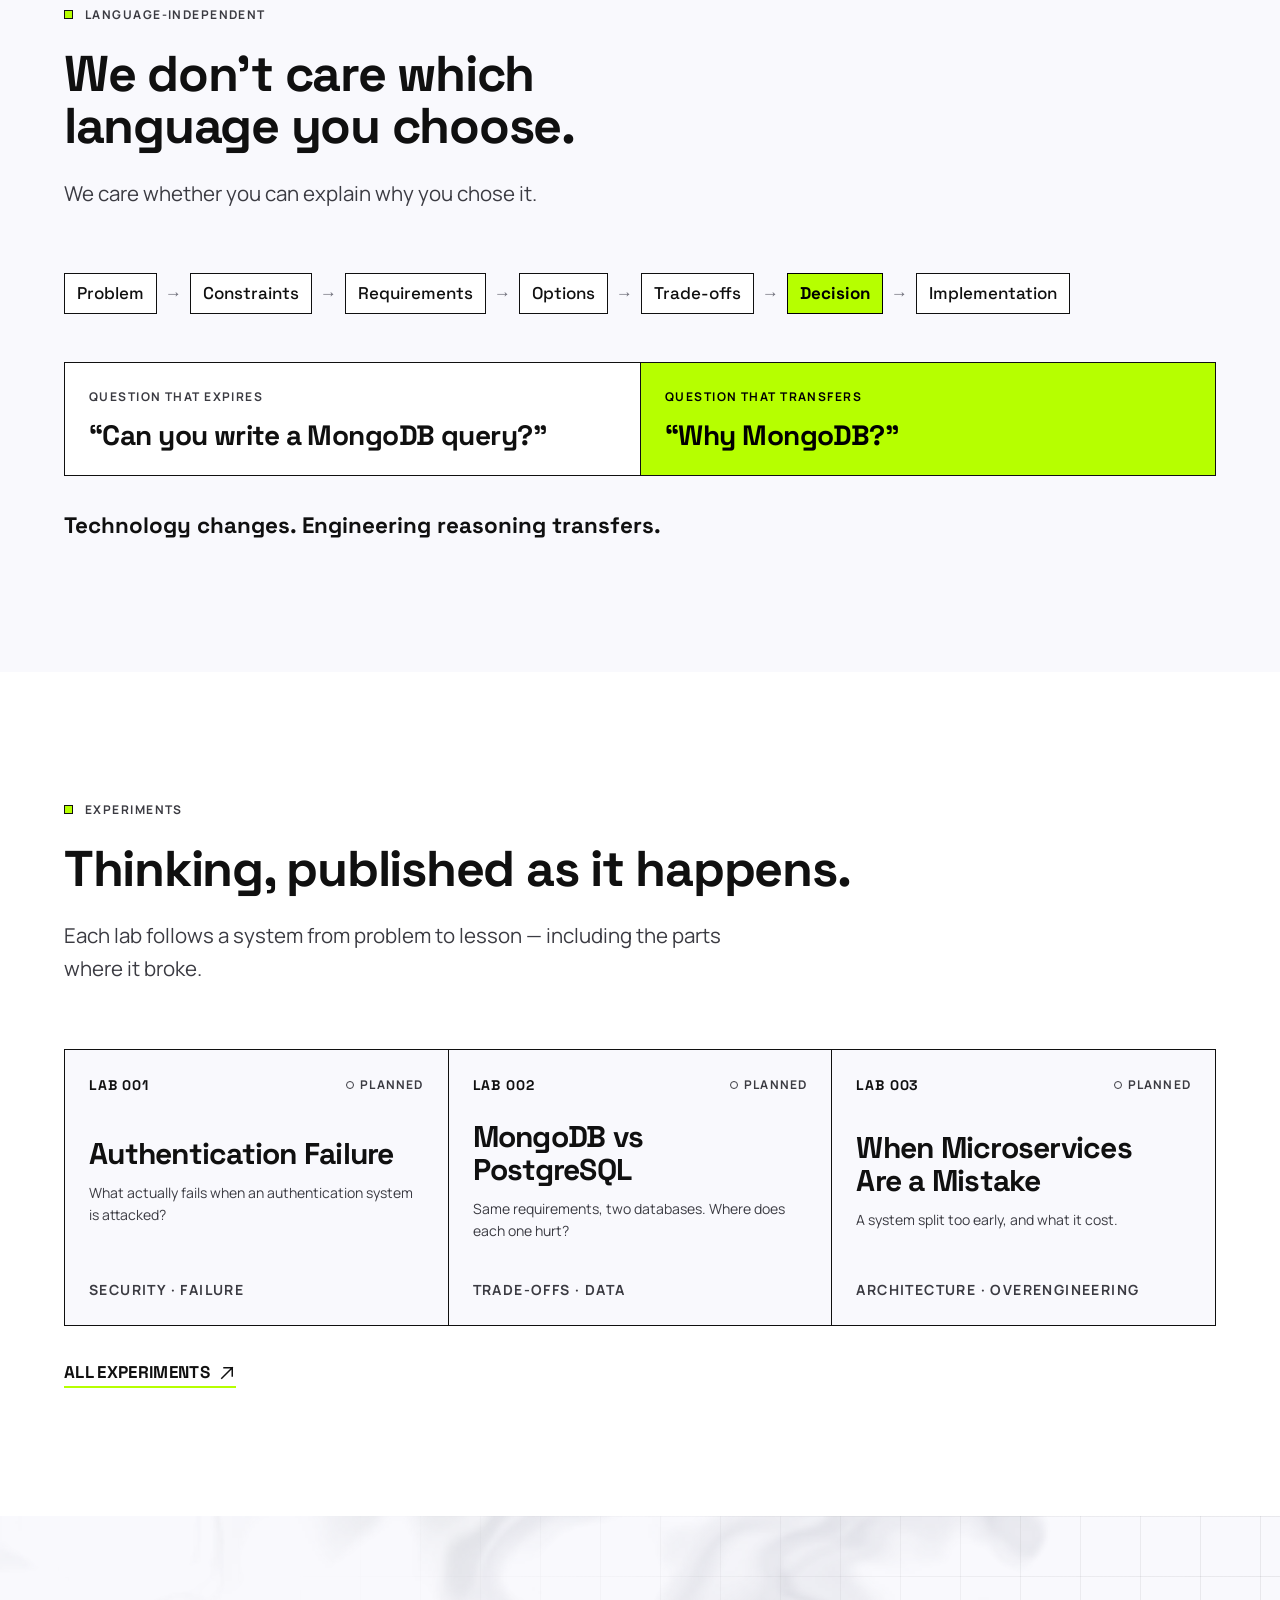
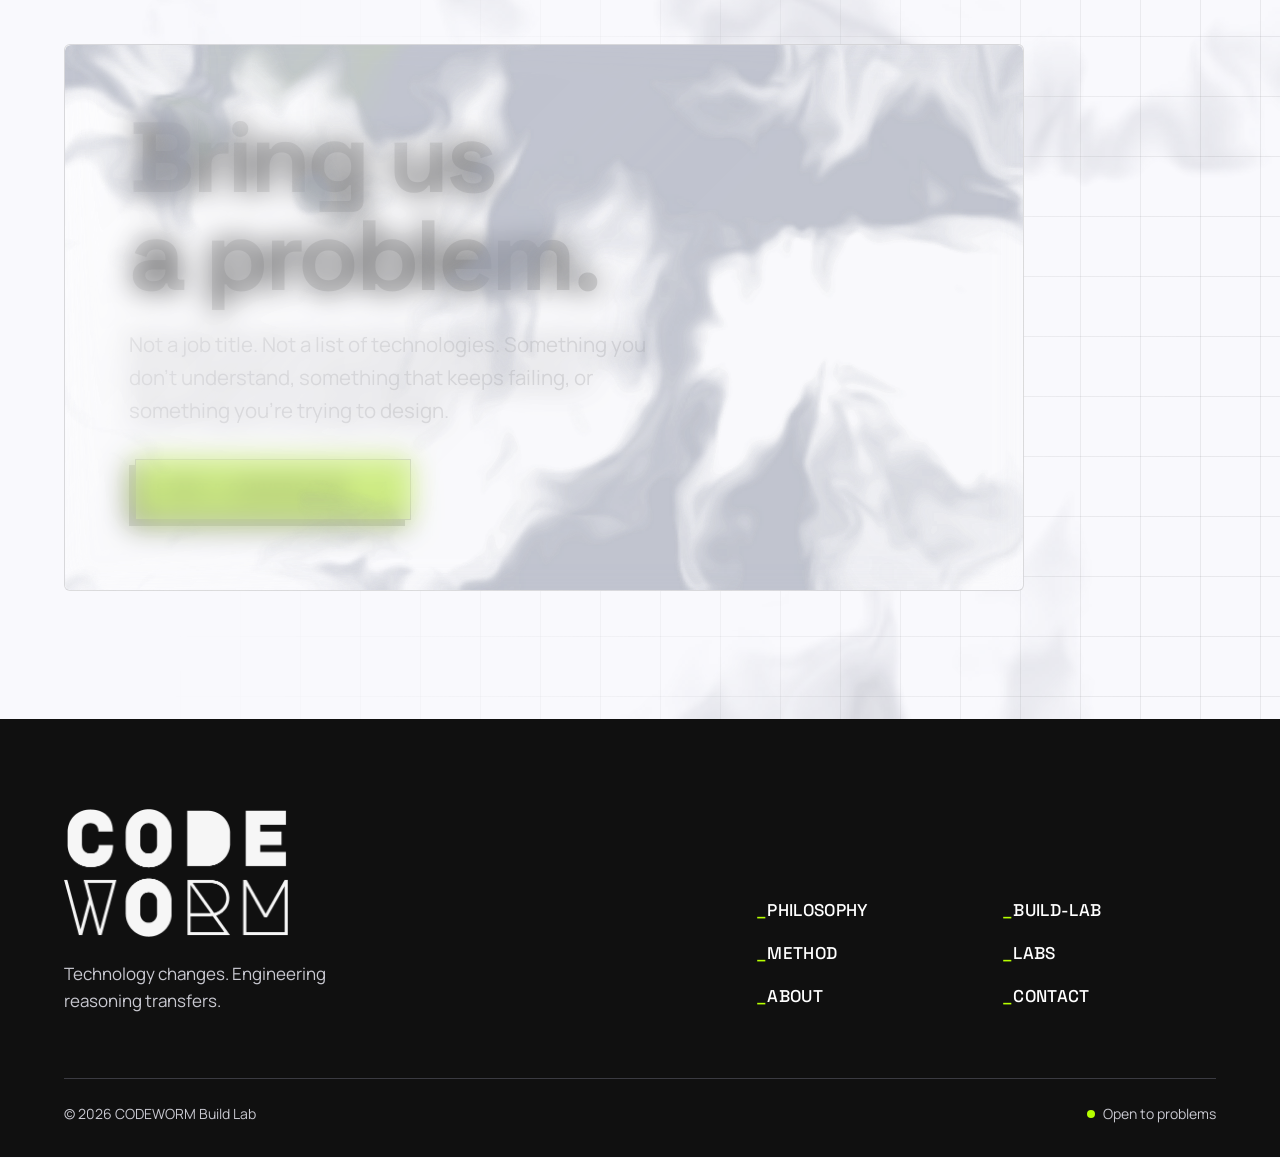
==== commit b0ac6295: "Copy and brand review pass - American spelling throughout, matching the brief - Curly quotes and apo" ====
--- a/index.html
+++ b/index.html
@@ -133,7 +133,7 @@
         <div class="section-head" style="margin-bottom:0">
           <p class="eyebrow">The AI black box</p>
           <h2 id="blackbox-title">AI can generate an entire application before you understand why its architecture looks the way it does.</h2>
-          <p>Between the idea and the generated code sits a chain of decisions. Someone made them. If it wasn't you, they were made for you.</p>
+          <p>Between the idea and the generated code sits a chain of decisions. Someone made them. If it wasn’t you, they were made for you.</p>
         </div>
 
         <div data-blackbox>
@@ -164,7 +164,7 @@
         <div class="section-head">
           <p class="eyebrow">The decision layer</p>
           <h2 id="decision-title">The code is not the interesting part.</h2>
-          <p>Ask AI for an authentication system and you'll get one. Engineering judgment starts with what the code doesn't say. Open a question.</p>
+          <p>Ask AI for an authentication system and you’ll get one. Engineering judgment starts with what the code doesn’t say. Open a question.</p>
         </div>
 
         <div class="qgrid">
@@ -173,11 +173,11 @@
           <details class="qcard"><summary><span class="qcard__n">02</span>Where are credentials stored?</summary>
             <p class="qcard__body">Storage decides what an attacker gets after a breach — and what you can prove afterwards.</p></details>
           <details class="qcard"><summary><span class="qcard__n">03</span>What is the threat model?</summary>
-            <p class="qcard__body">Without one, "secure" has no meaning. <strong>Who attacks, for what, with what access?</strong></p></details>
+            <p class="qcard__body">Without one, “secure” has no meaning. <strong>Who attacks, for what, with what access?</strong></p></details>
           <details class="qcard"><summary><span class="qcard__n">04</span>What happens when verification fails?</summary>
-            <p class="qcard__body">Error messages leak. Retries invite abuse. Failure behaviour is a design decision, not an exception handler.</p></details>
+            <p class="qcard__body">Error messages leak. Retries invite abuse. Failure behavior is a design decision, not an exception handler.</p></details>
           <details class="qcard"><summary><span class="qcard__n">05</span>How are sessions invalidated?</summary>
-            <p class="qcard__body">Logout, password change, stolen device. <strong>What you can't revoke, you can't recover from.</strong></p></details>
+            <p class="qcard__body">Logout, password change, stolen device. <strong>What you can’t revoke, you can’t recover from.</strong></p></details>
           <details class="qcard"><summary><span class="qcard__n">06</span>What happens during abuse?</summary>
             <p class="qcard__body">Credential stuffing looks like normal traffic until you decide what abnormal means.</p></details>
           <details class="qcard"><summary><span class="qcard__n">07</span>What assumptions does the architecture make?</summary>
@@ -185,7 +185,7 @@
           <details class="qcard"><summary><span class="qcard__n">08</span>What happens when traffic increases?</summary>
             <p class="qcard__body">Password hashing, session stores and rate limits all behave differently at 10×. Which one breaks first?</p></details>
           <details class="qcard"><summary><span class="qcard__n">09</span>How will it be monitored?</summary>
-            <p class="qcard__body">If you can't see a pattern of failed logins, it isn't a control. It's a hope.</p></details>
+            <p class="qcard__body">If you can’t see a pattern of failed logins, it isn’t a control. It’s a hope.</p></details>
         </div>
       </div>
     </section>
@@ -220,7 +220,7 @@
       <div class="wrap">
         <div class="section-head">
           <p class="eyebrow">Language-independent</p>
-          <h2 id="lang-title">We don't care which language you choose.</h2>
+          <h2 id="lang-title">We don’t care which language you choose.</h2>
           <p>We care whether you can explain why you chose it.</p>
         </div>
 
@@ -284,7 +284,7 @@
       <div class="wrap">
         <div class="cta__card glass">
           <h2 id="cta-title">Bring us a problem.</h2>
-          <p>Not a job title. Not a list of technologies. Something you don't understand, something that keeps failing, or something you're trying to design.</p>
+          <p>Not a job title. Not a list of technologies. Something you don’t understand, something that keeps failing, or something you’re trying to design.</p>
           <a class="btn" href="contact.html">Start a conversation
             <svg class="ico" viewBox="0 0 24 24" aria-hidden="true"><path d="M5 19 19 5M8 5h11v11" fill="none" stroke="currentColor" stroke-width="2" stroke-linecap="square"/></svg>
           </a>
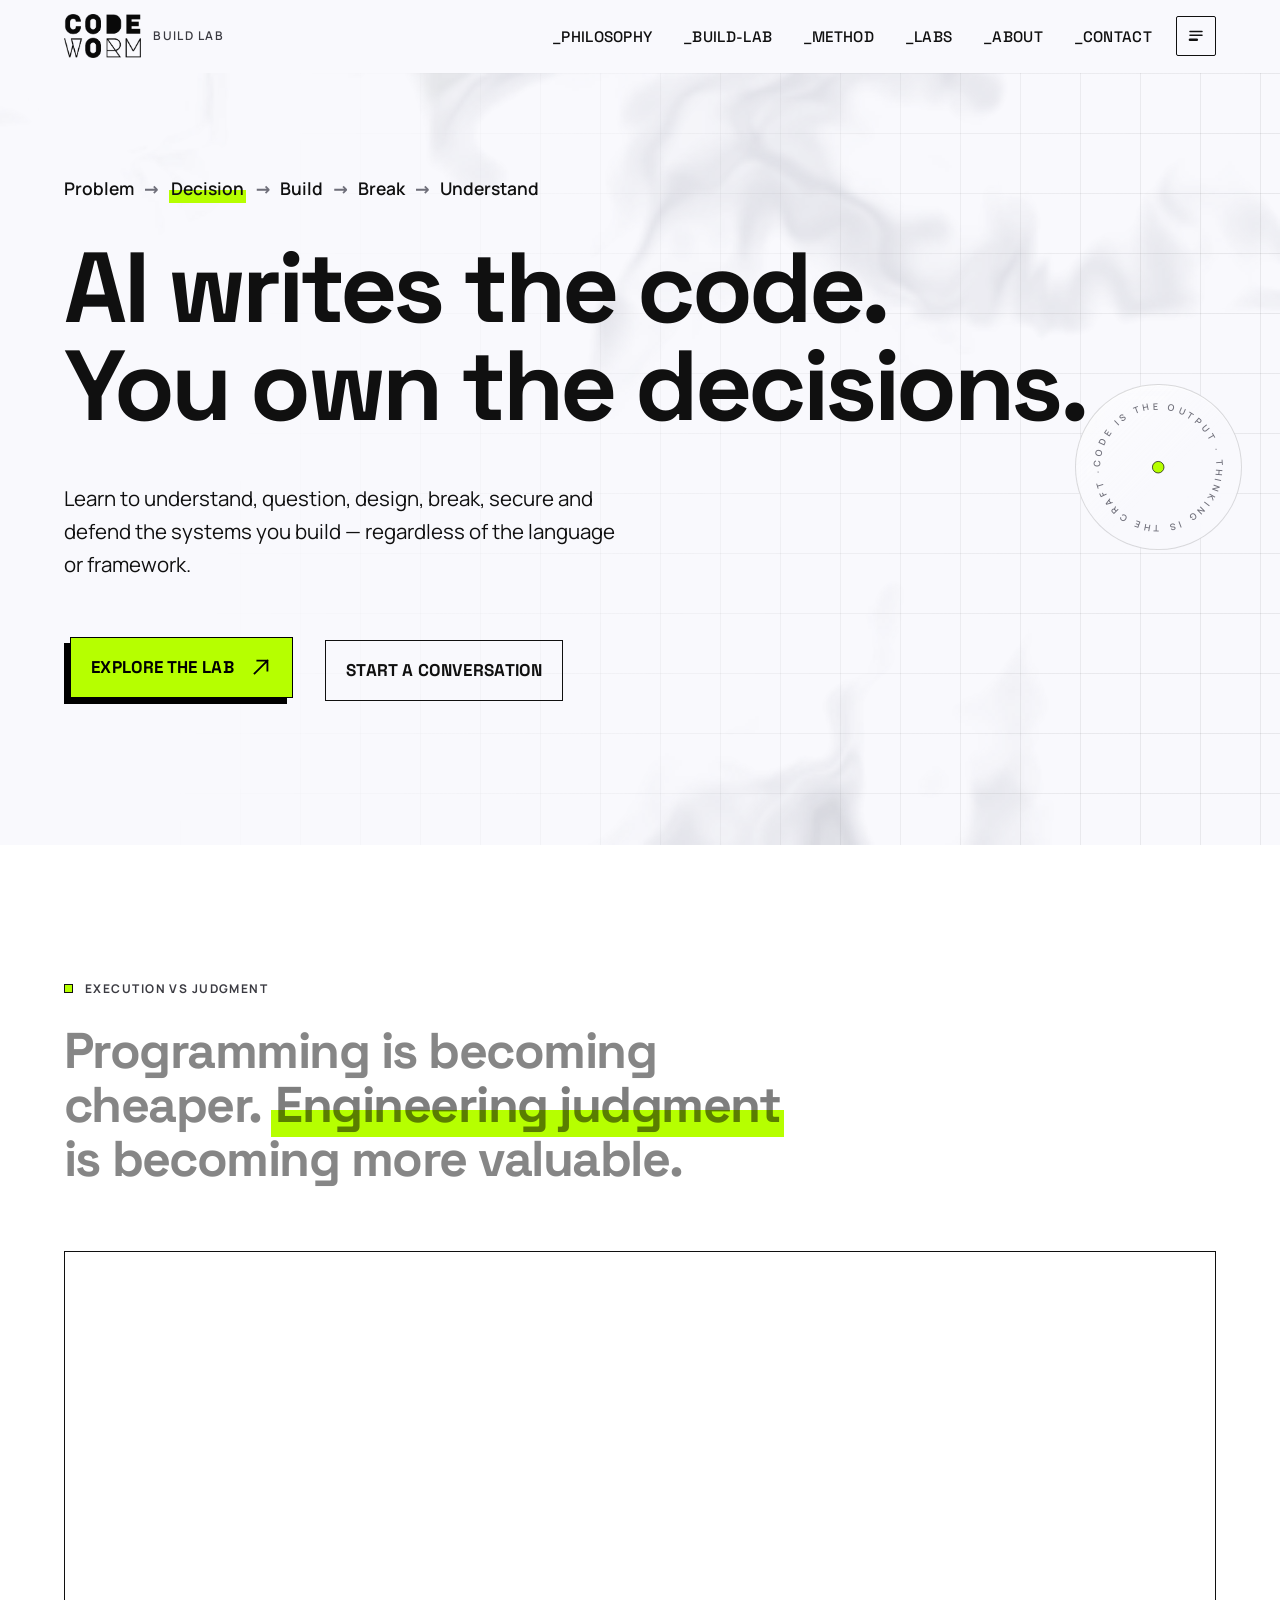
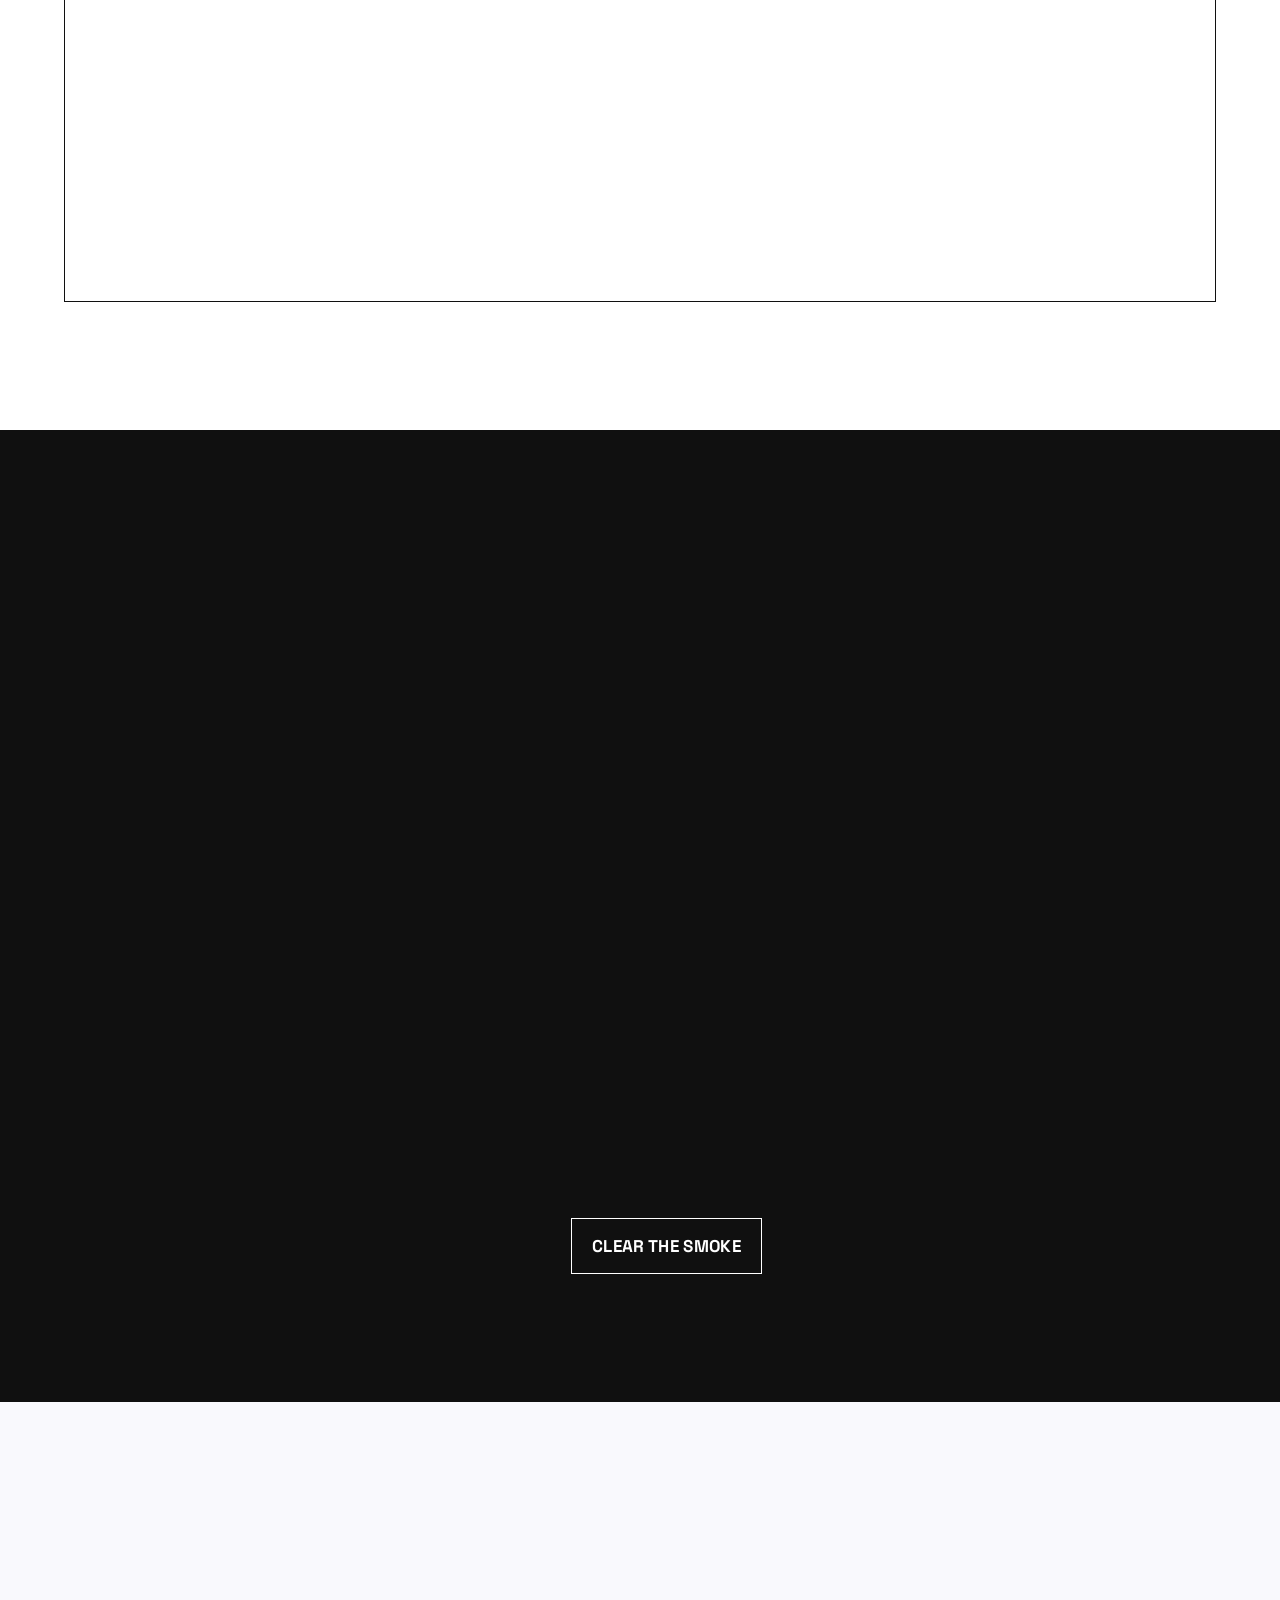
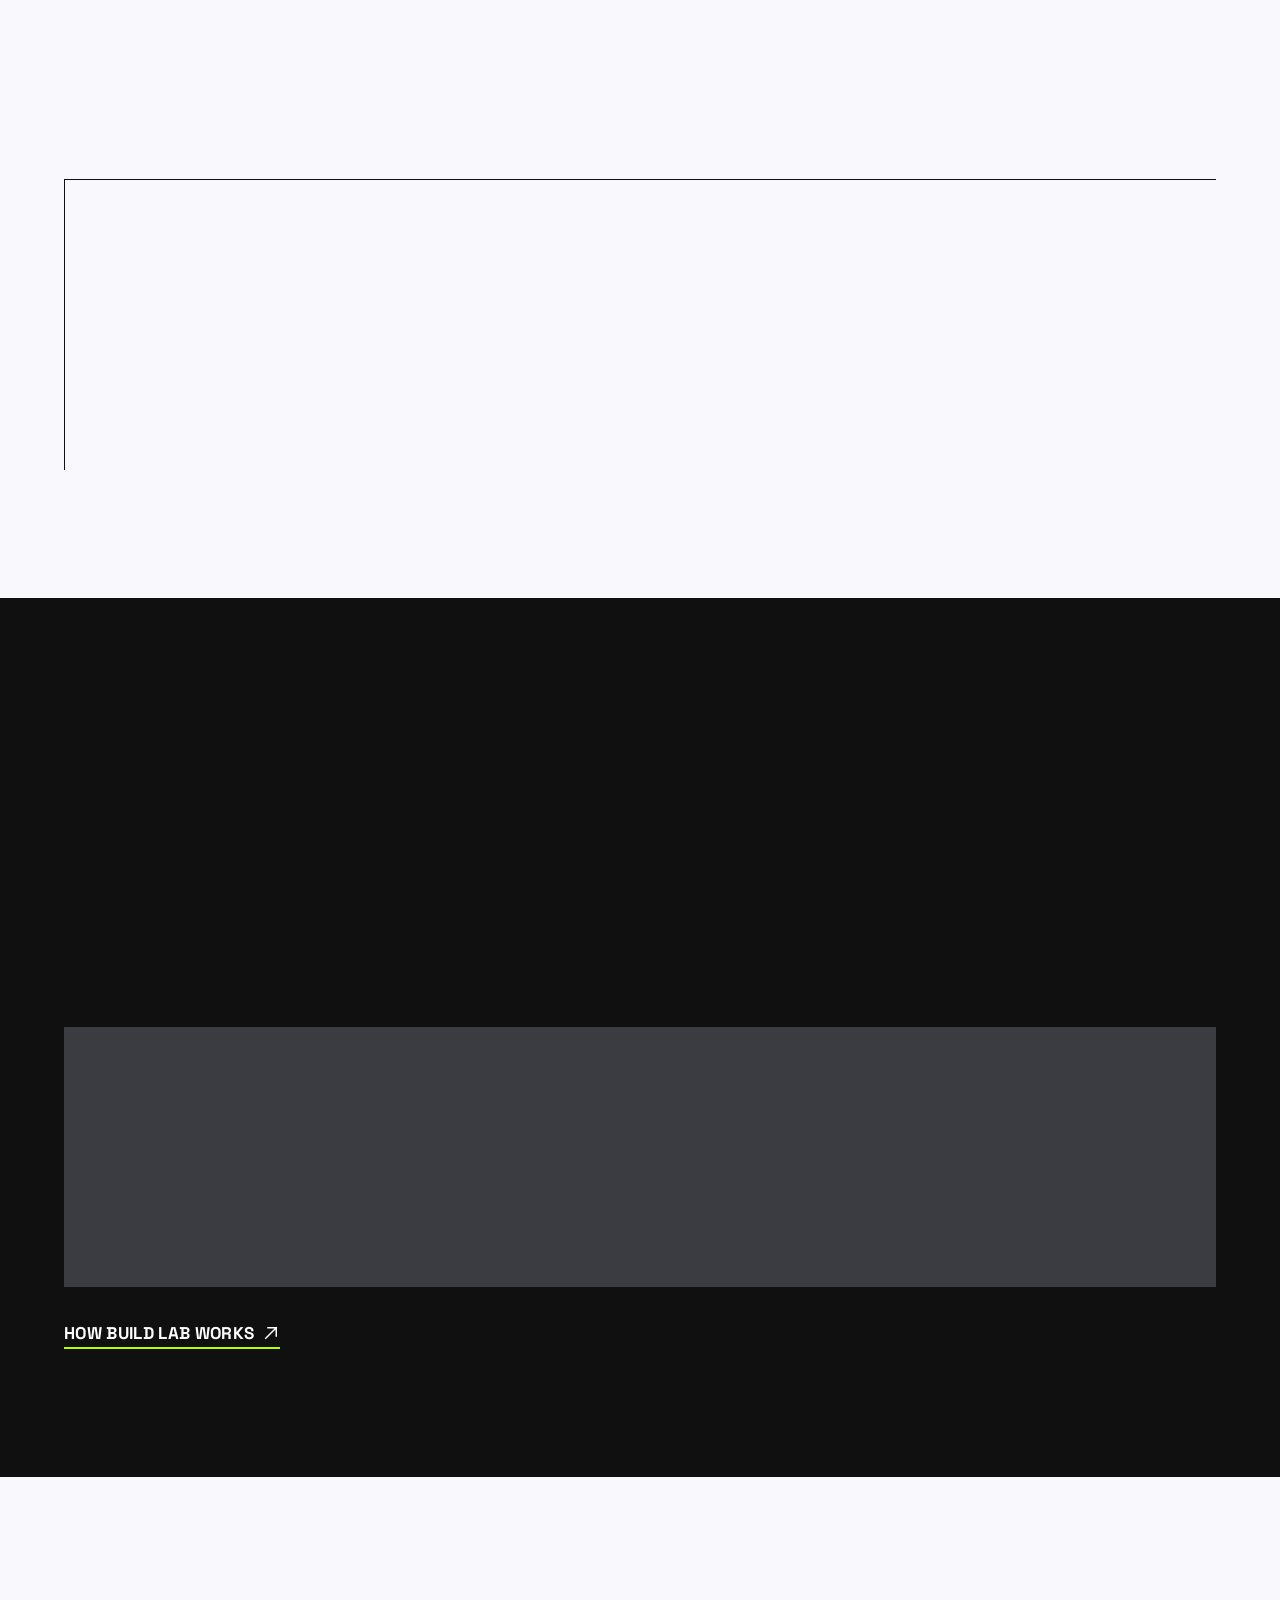
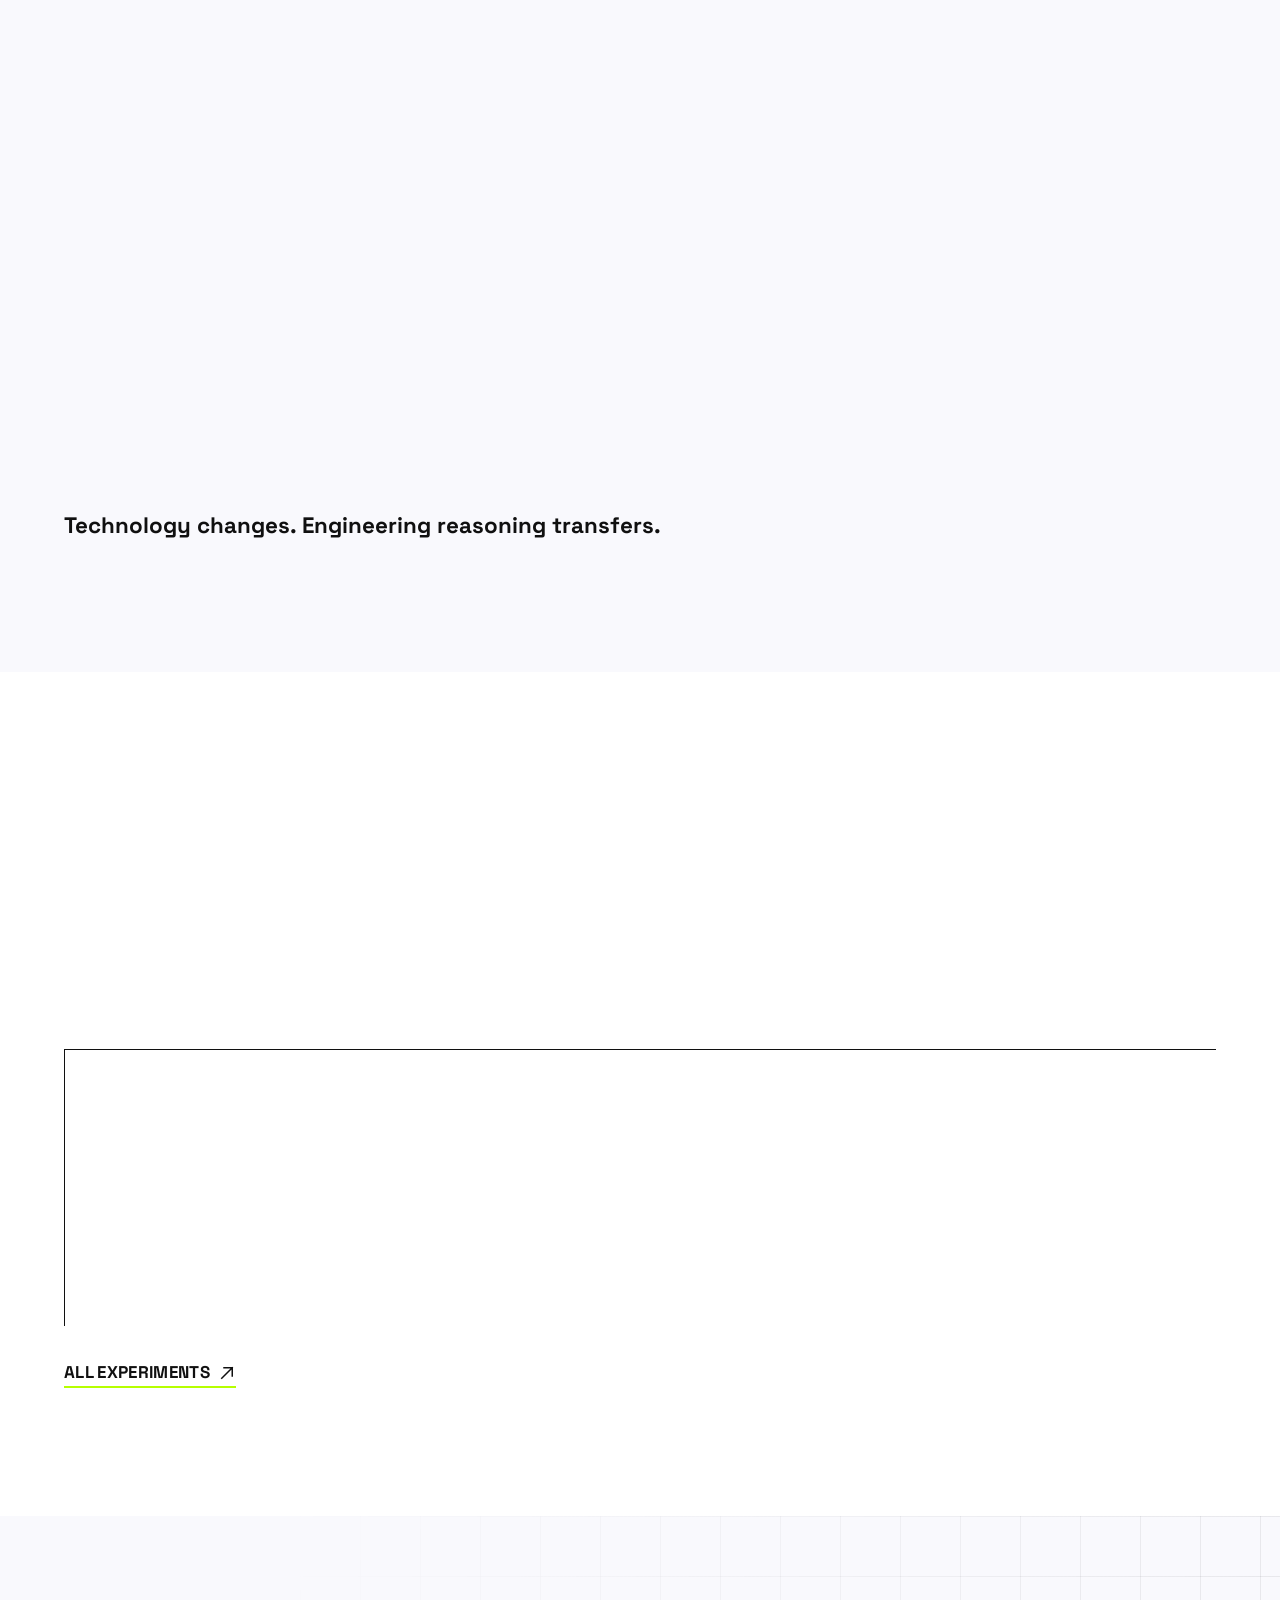
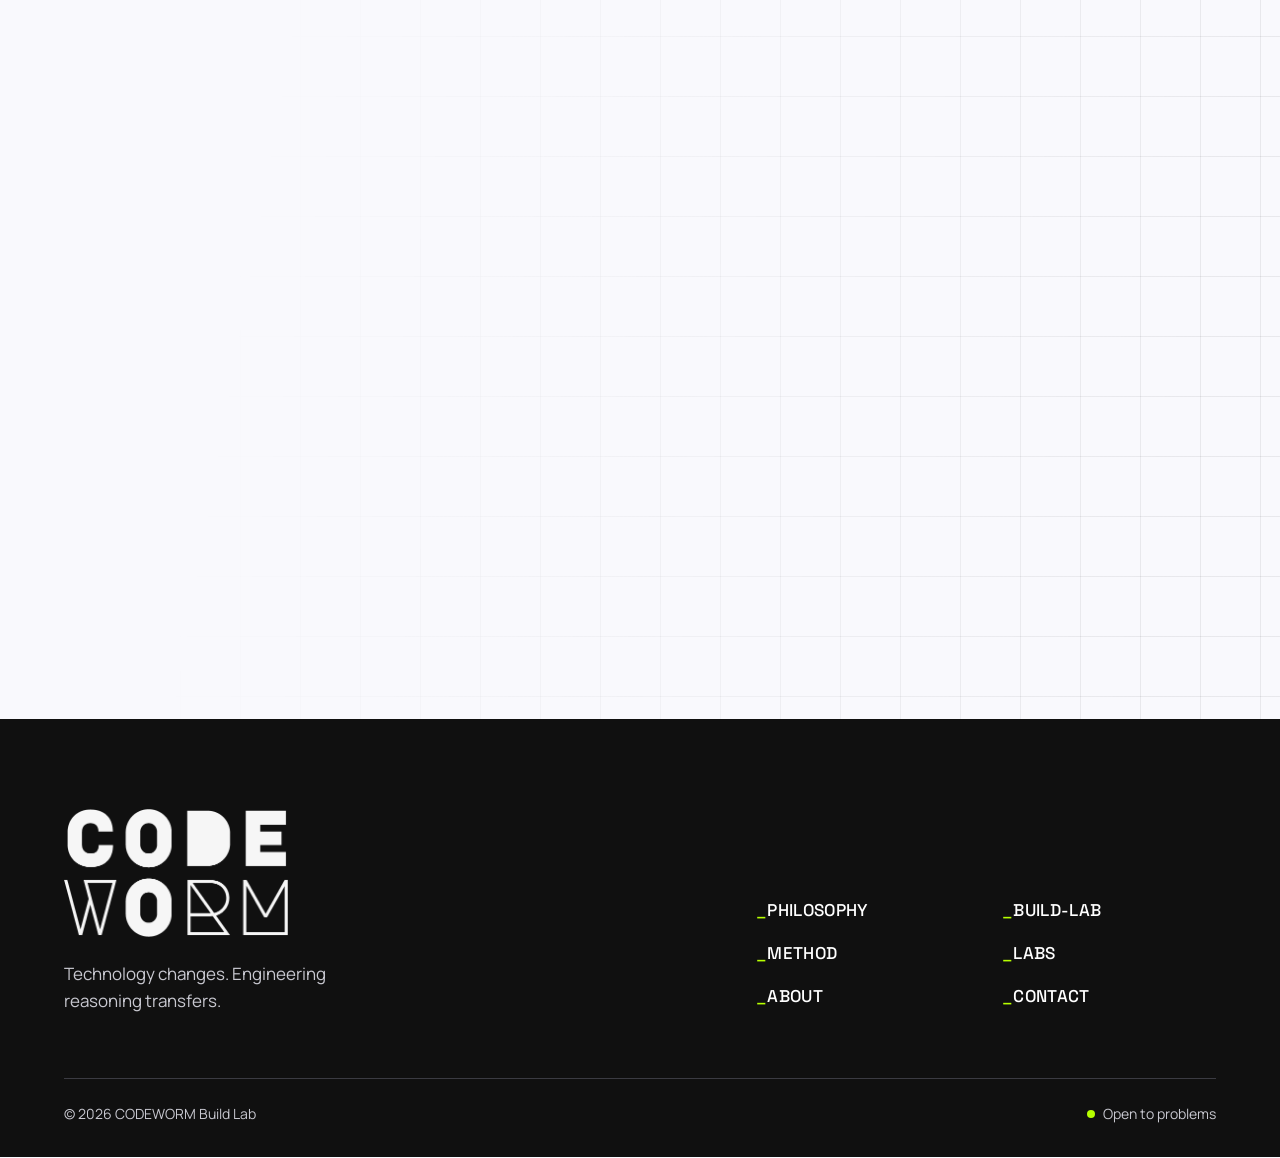
==== commit eaff47ee: "Add a strict Content-Security-Policy; remove inline styles - CSP + referrer policy via meta on every" ====
--- a/index.html
+++ b/index.html
@@ -2,6 +2,8 @@
 <html lang="en">
 <head>
   <meta charset="utf-8">
+  <meta http-equiv="Content-Security-Policy" content="default-src 'self'; script-src 'self' 'sha256-Du+OJKJSbdUgz5nrHeWWINvez6XKDDU/tyj/5c2uvwo='; style-src 'self'; img-src 'self' data:; font-src 'self'; connect-src 'self'; manifest-src 'self'; worker-src 'self'; media-src 'none'; object-src 'none'; base-uri 'self'; form-action 'self' mailto:">
+  <meta name="referrer" content="strict-origin-when-cross-origin">
   <meta name="viewport" content="width=device-width, initial-scale=1">
   <title>CODEWORM Build Lab — AI writes the code. You own the decisions.</title>
   <meta name="description" content="A laboratory for engineering judgment. Learn to understand, design, break, secure and defend software systems — regardless of language or framework.">
@@ -93,7 +95,7 @@
     <section class="section section--white" aria-labelledby="exec-judg">
       <div class="wrap">
         <p class="eyebrow">Execution vs judgment</p>
-        <h2 class="statement" id="exec-judg" style="margin-top: var(--s-5)">Programming is becoming cheaper. <em>Engineering judgment</em> is becoming more valuable.</h2>
+        <h2 class="statement mt-5" id="exec-judg">Programming is becoming cheaper. <em>Engineering judgment</em> is becoming more valuable.</h2>
 
         <div class="duo">
           <div class="duo__col duo__col--exec">
@@ -130,7 +132,7 @@
     <!-- BLACK BOX -->
     <section class="section section--dark" aria-labelledby="blackbox-title">
       <div class="wrap split split--wide-right">
-        <div class="section-head" style="margin-bottom:0">
+        <div class="section-head mb-0">
           <p class="eyebrow">The AI black box</p>
           <h2 id="blackbox-title">AI can generate an entire application before you understand why its architecture looks the way it does.</h2>
           <p>Between the idea and the generated code sits a chain of decisions. Someone made them. If it wasn’t you, they were made for you.</p>
@@ -210,7 +212,7 @@
           <li><span class="n">09</span><span class="w">Ship</span></li>
           <li><span class="n">10</span><span class="w">Defend</span></li>
         </ol>
-        <p style="margin-top: var(--s-6)"><a class="link-arrow" href="build-lab.html">How Build Lab works
+        <p class="mt-6"><a class="link-arrow" href="build-lab.html">How Build Lab works
           <svg class="ico" viewBox="0 0 24 24" aria-hidden="true"><path d="M5 19 19 5M8 5h11v11" fill="none" stroke="currentColor" stroke-width="2" stroke-linecap="square"/></svg></a></p>
       </div>
     </section>
@@ -234,7 +236,7 @@
           <li><b>Implementation</b></li>
         </ol>
 
-        <div class="vs" style="margin-top: var(--s-7)">
+        <div class="vs mt-7">
           <div>
             <p class="tagline">Question that expires</p>
             <p class="q">“Can you write a MongoDB query?”</p>
@@ -245,7 +247,7 @@
           </div>
         </div>
 
-        <p style="margin-top: var(--s-6); font-family: var(--font-display); font-weight: 700; font-size: var(--text-h3);">Technology changes. Engineering reasoning transfers.</p>
+        <p class="mt-6 f-display fs-h3">Technology changes. Engineering reasoning transfers.</p>
       </div>
     </section>
 
@@ -274,7 +276,7 @@
             <p class="lab-card__tags">Architecture · Overengineering</p>
           </article>
         </div>
-        <p style="margin-top: var(--s-6)"><a class="link-arrow" href="labs.html">All experiments
+        <p class="mt-6"><a class="link-arrow" href="labs.html">All experiments
           <svg class="ico" viewBox="0 0 24 24" aria-hidden="true"><path d="M5 19 19 5M8 5h11v11" fill="none" stroke="currentColor" stroke-width="2" stroke-linecap="square"/></svg></a></p>
       </div>
     </section>
--- a/css/styles.css
+++ b/css/styles.css
@@ -827,3 +827,15 @@
    (Highlights can only style colour, background and text-decoration, so no animation and no reflow.) */
 ::highlight(cw-read-light) { background-color: rgba(182, 255, 0, .38); text-decoration: underline; text-decoration-color: #101010; text-decoration-thickness: 2px; }
 ::highlight(cw-read-dark)  { background-color: rgba(182, 255, 0, .14); text-decoration: underline; text-decoration-color: #b6ff00; text-decoration-thickness: 2px; }
+
+/* ---------- 33. UTILITIES (replace inline styles, so the CSP needs no 'unsafe-inline') ---------- */
+.mt-5 { margin-top: var(--s-5); }
+.mt-6 { margin-top: var(--s-6); }
+.mt-7 { margin-top: var(--s-7); }
+.mb-0 { margin-bottom: 0; }
+.mb-8 { margin-bottom: var(--s-8); }
+.mt-fluid { margin-top: clamp(48px, 7vw, 96px); }
+.ideas { display: grid; gap: clamp(48px, 8vw, 112px); }
+.text-fg { color: var(--fg); }
+.f-display { font-family: var(--font-display); font-weight: 700; }
+.fs-h3 { font-size: var(--text-h3); }
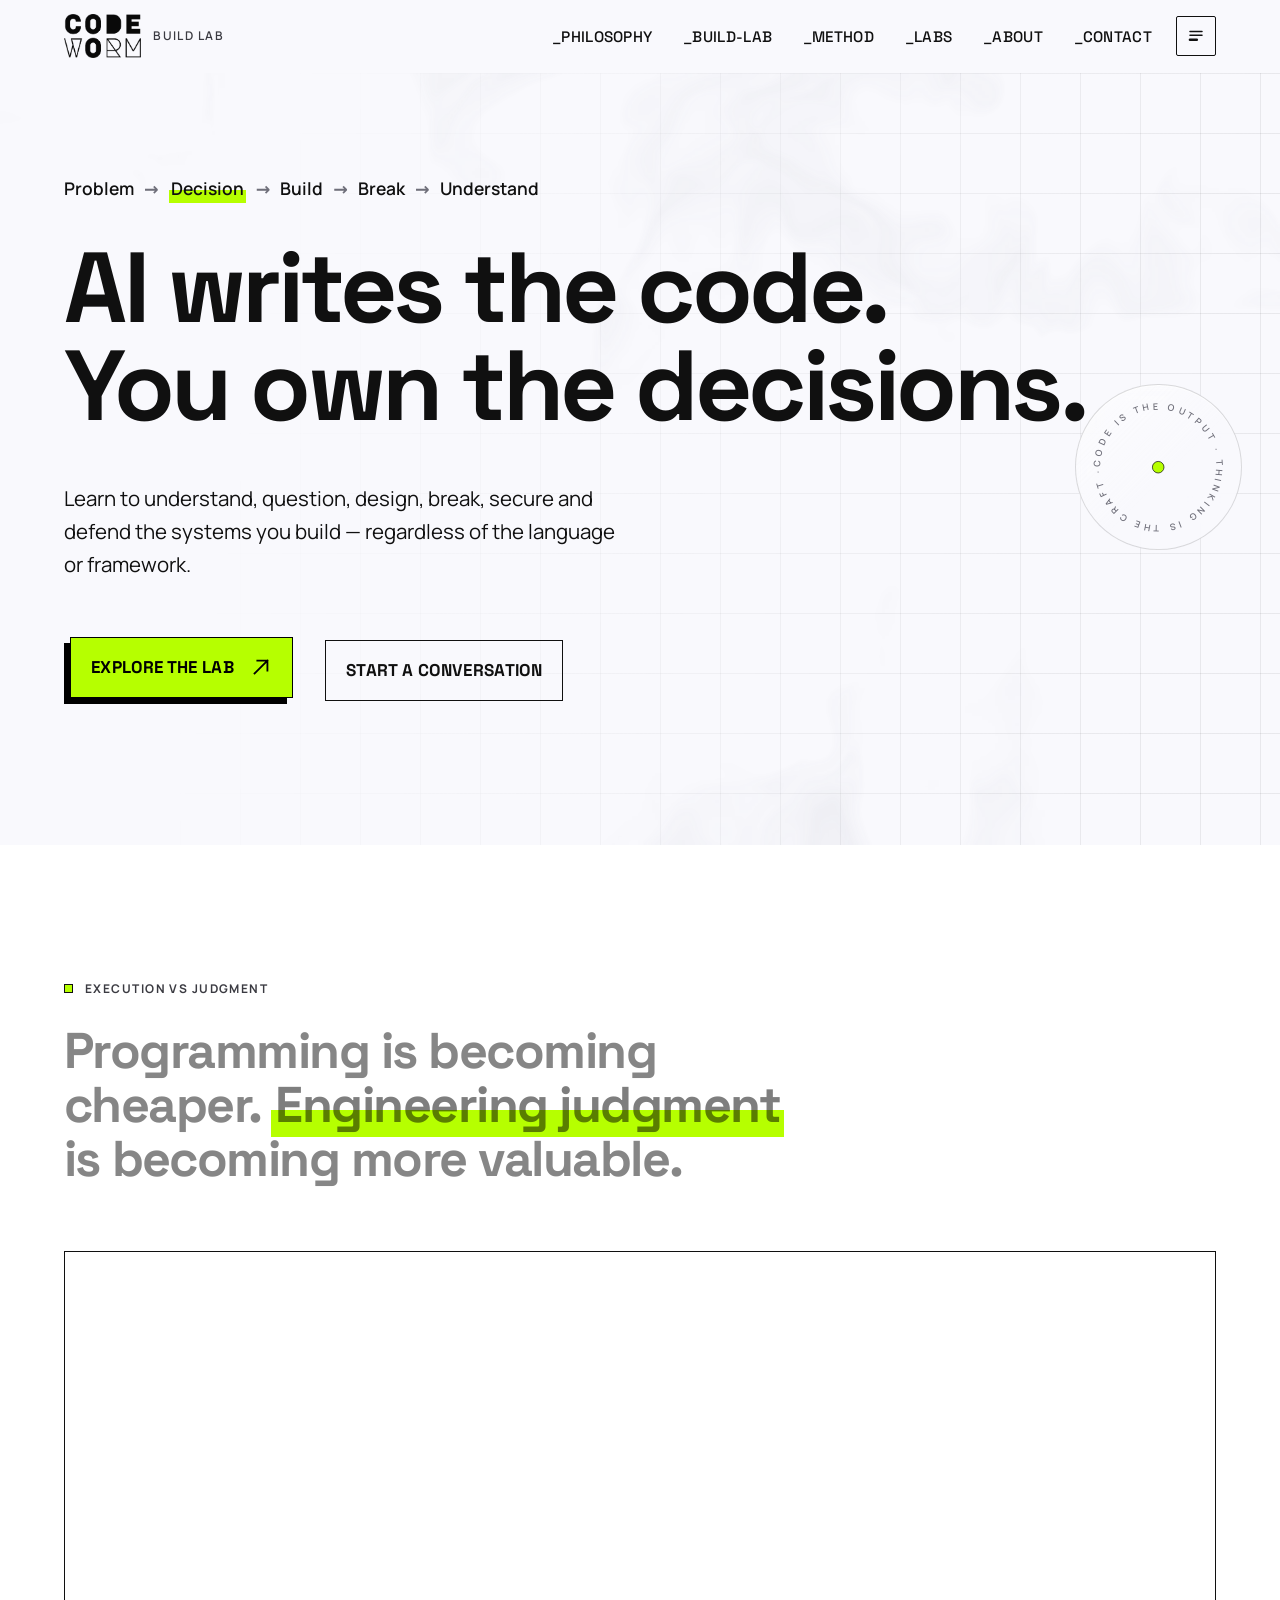
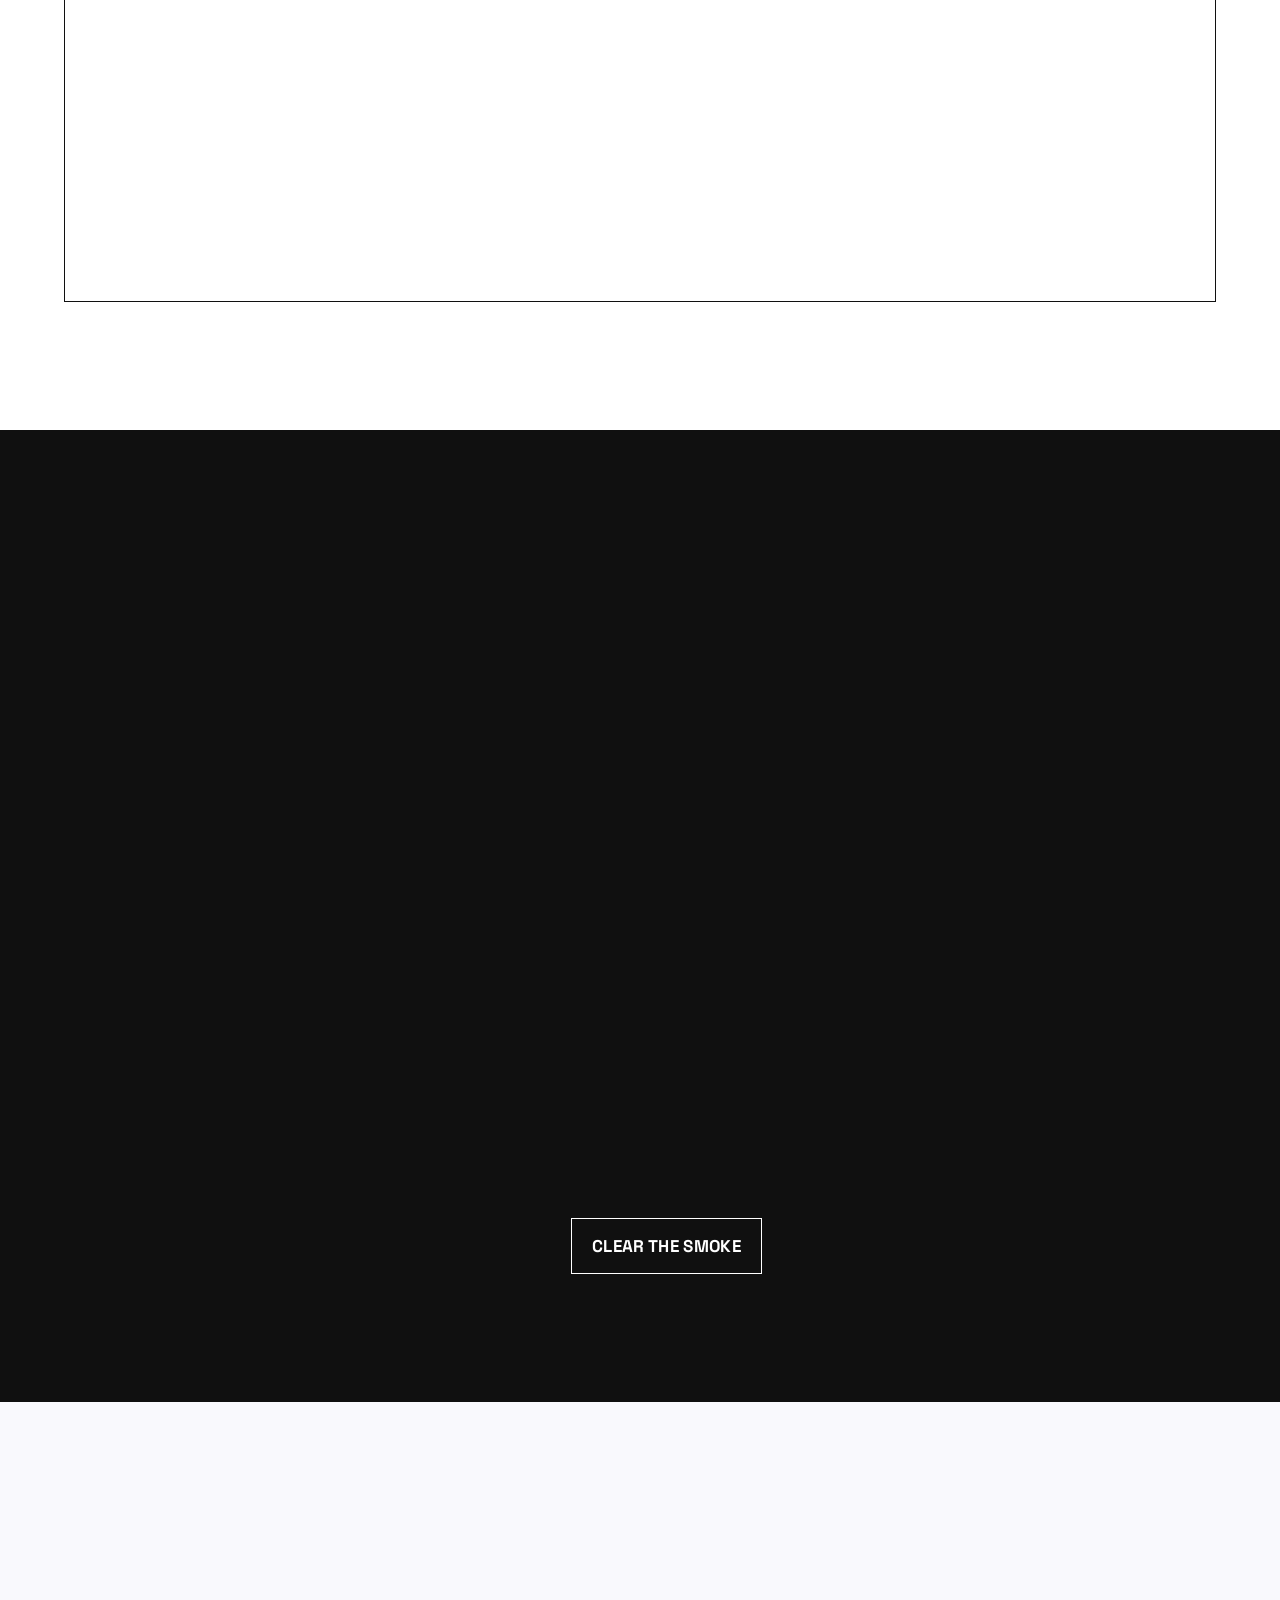
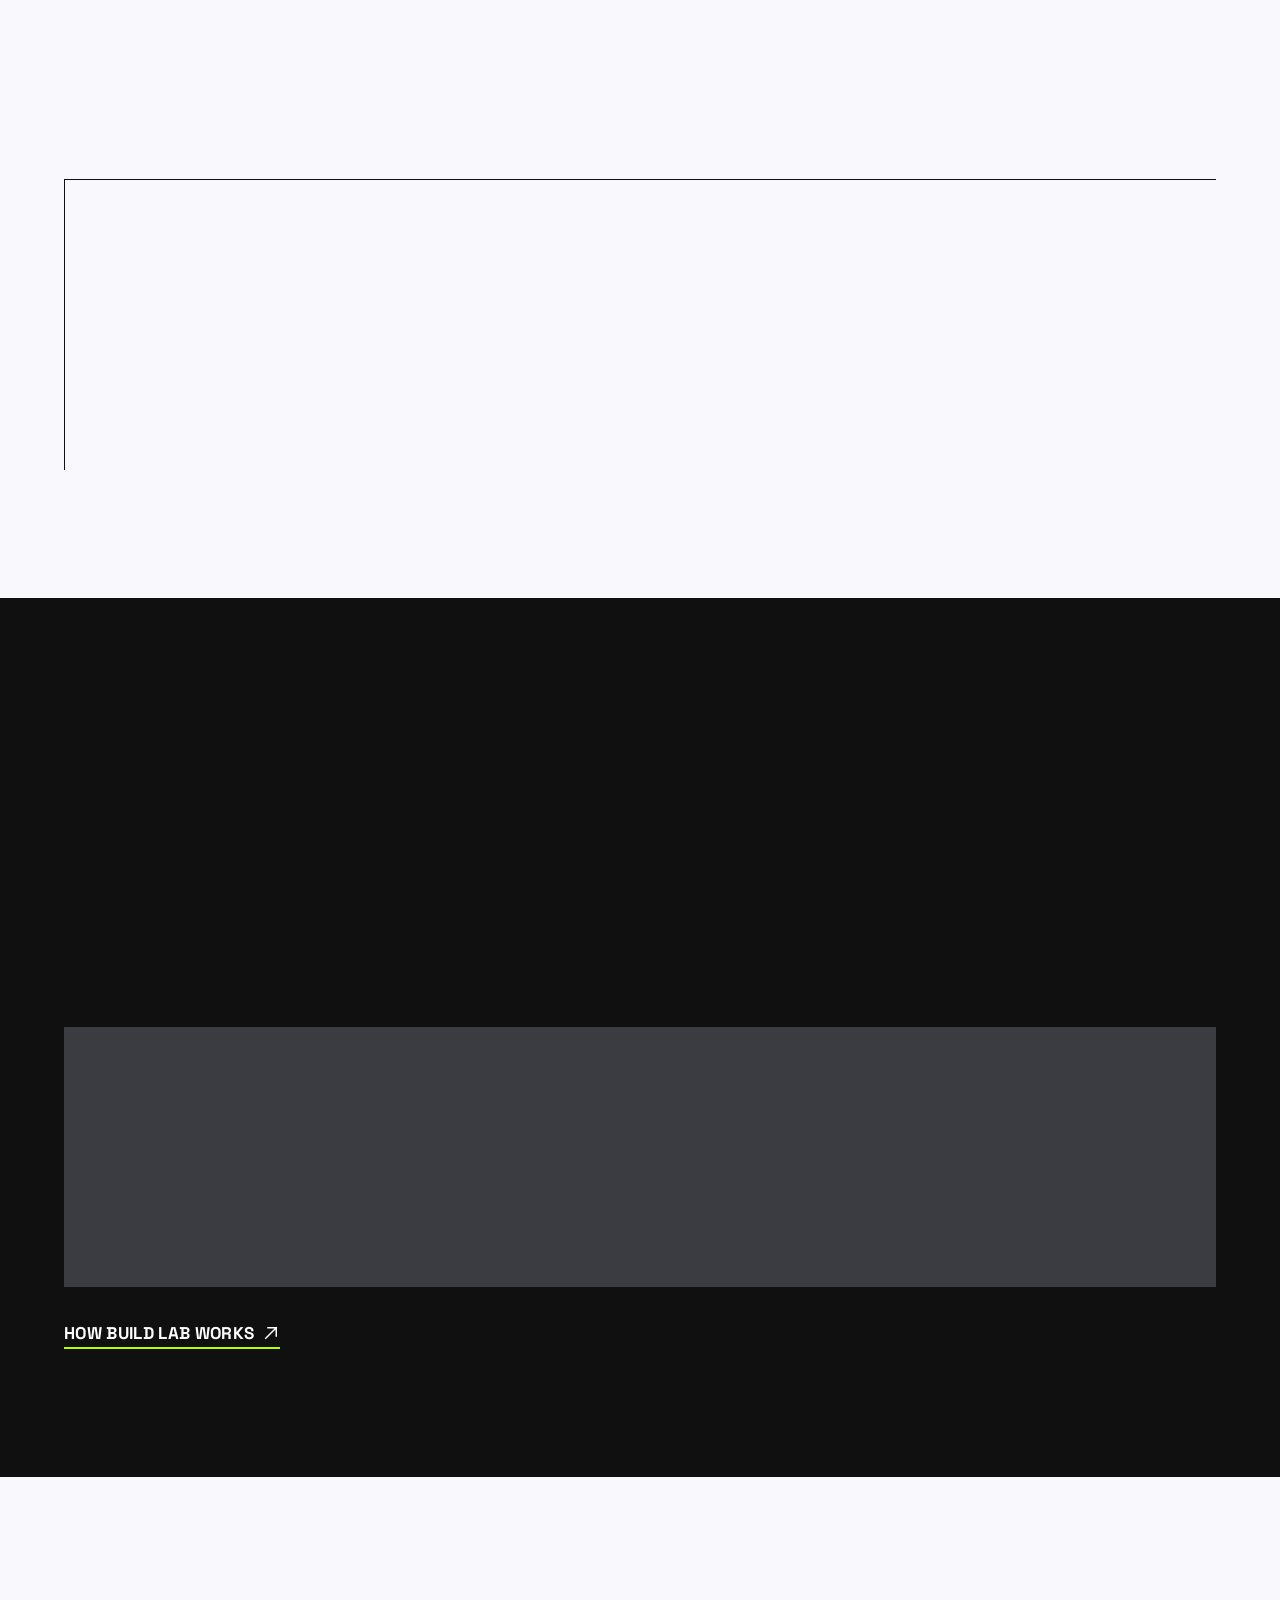
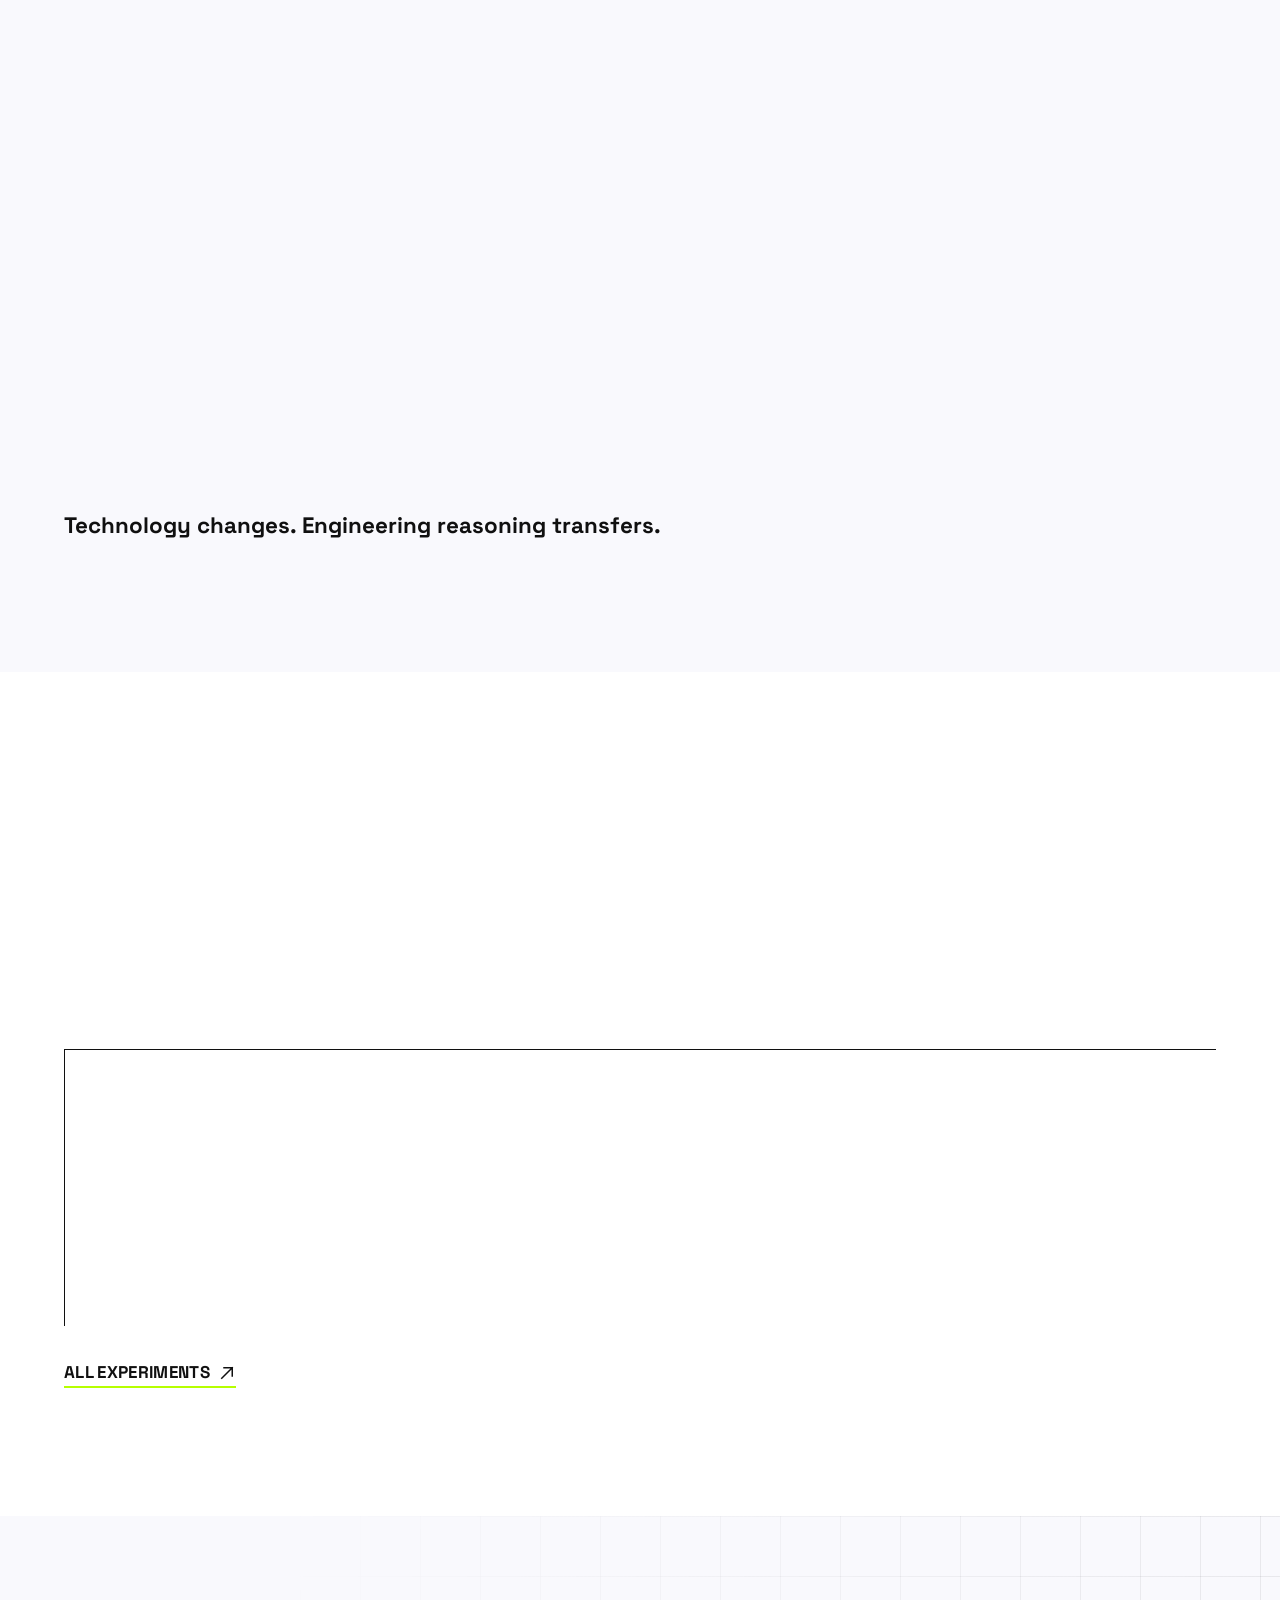
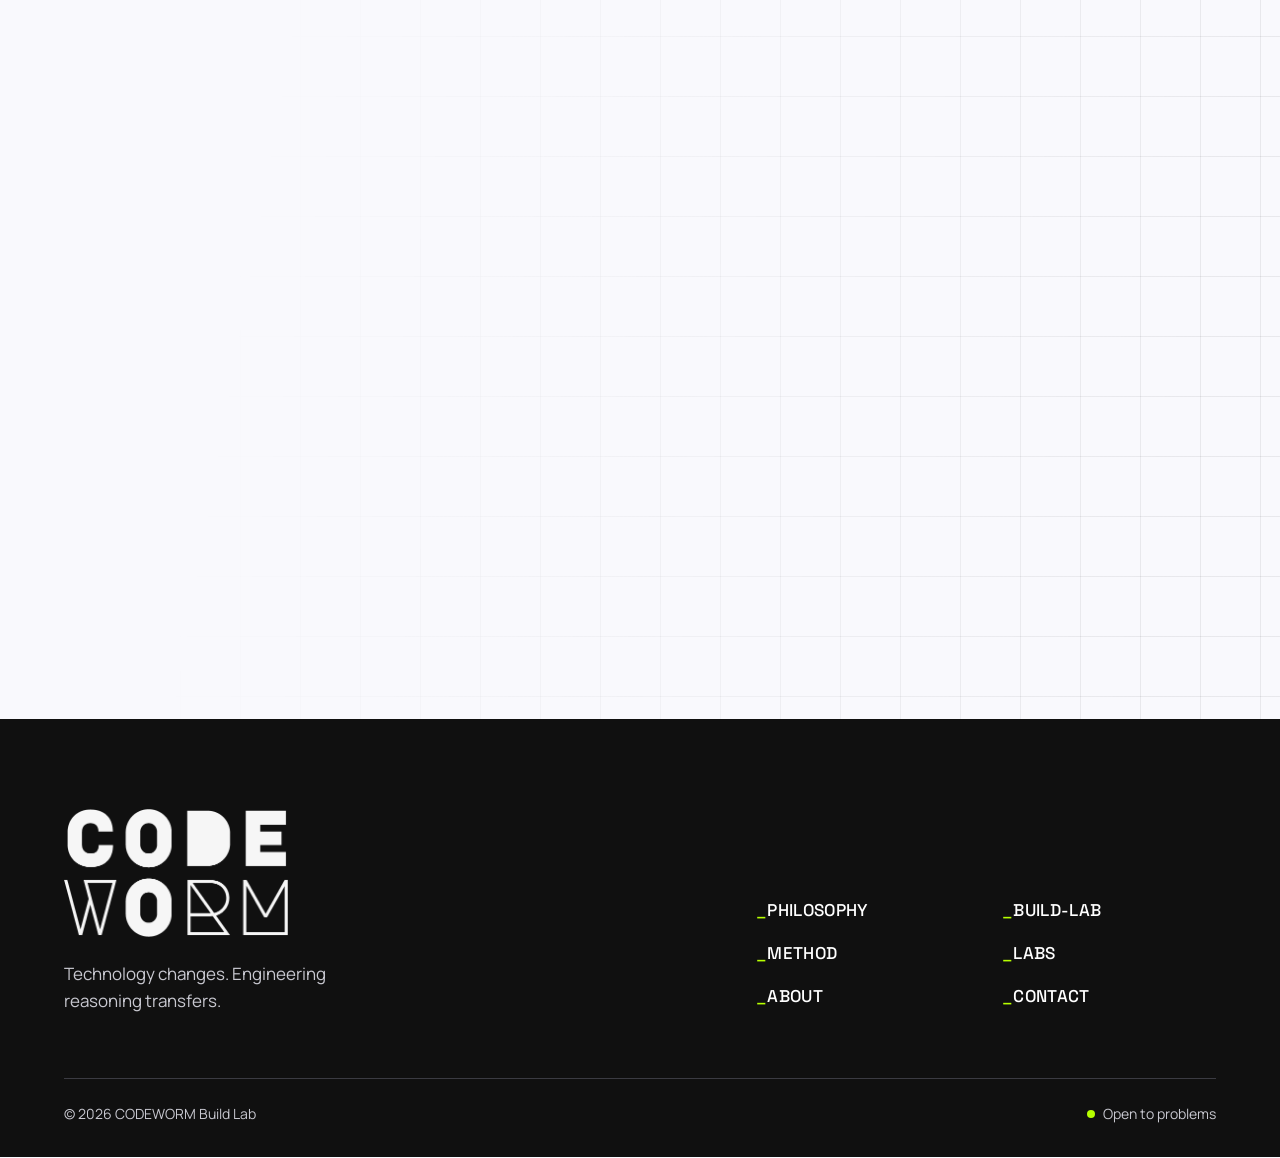
==== commit 6b49842d: "Tighten CSP form-action and make contact form JS-driven with noscript fallback Co-Authored-By: Claud" ====
--- a/index.html
+++ b/index.html
@@ -2,7 +2,7 @@
 <html lang="en">
 <head>
   <meta charset="utf-8">
-  <meta http-equiv="Content-Security-Policy" content="default-src 'self'; script-src 'self' 'sha256-Du+OJKJSbdUgz5nrHeWWINvez6XKDDU/tyj/5c2uvwo='; style-src 'self'; img-src 'self' data:; font-src 'self'; connect-src 'self'; manifest-src 'self'; worker-src 'self'; media-src 'none'; object-src 'none'; base-uri 'self'; form-action 'self' mailto:">
+  <meta http-equiv="Content-Security-Policy" content="default-src 'self'; script-src 'self' 'sha256-Du+OJKJSbdUgz5nrHeWWINvez6XKDDU/tyj/5c2uvwo='; style-src 'self'; img-src 'self' data:; font-src 'self'; connect-src 'self'; manifest-src 'self'; worker-src 'self'; media-src 'none'; object-src 'none'; base-uri 'self'; form-action 'self'">
   <meta name="referrer" content="strict-origin-when-cross-origin">
   <meta name="viewport" content="width=device-width, initial-scale=1">
   <title>CODEWORM Build Lab — AI writes the code. You own the decisions.</title>
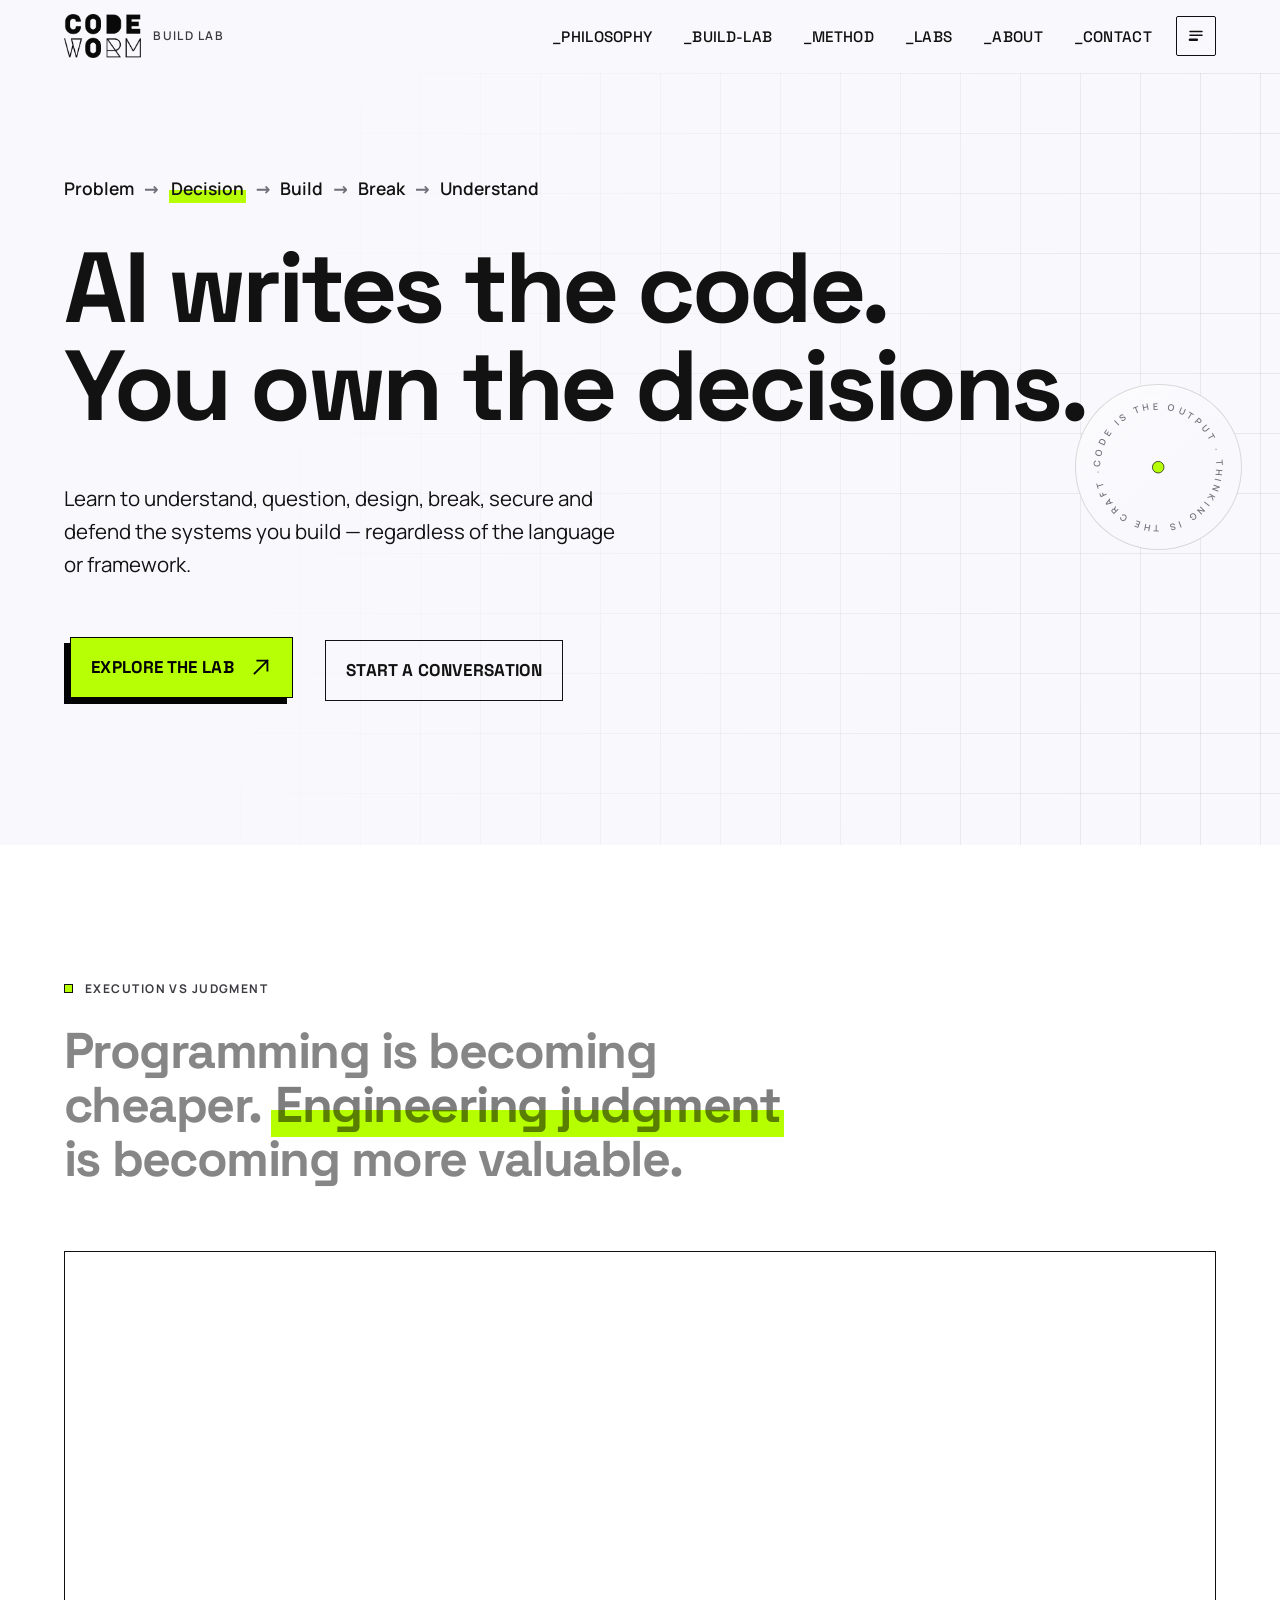
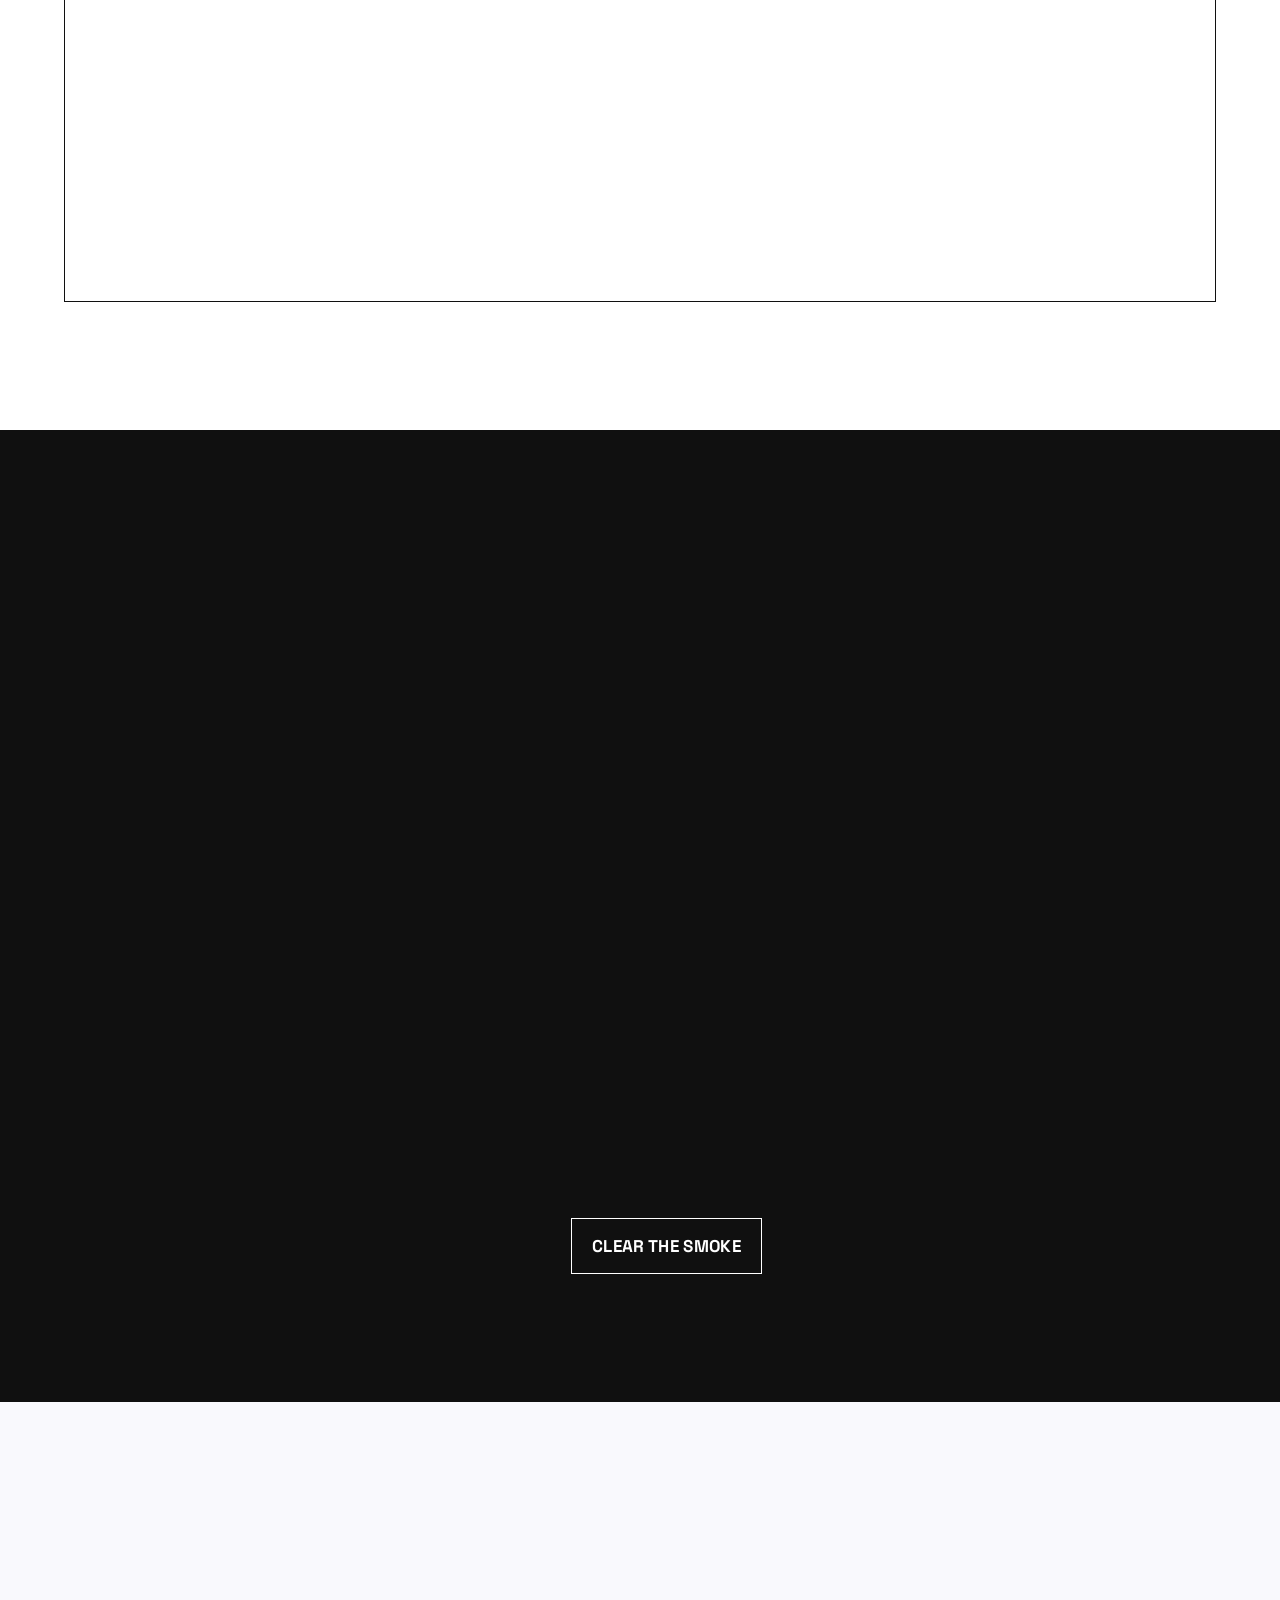
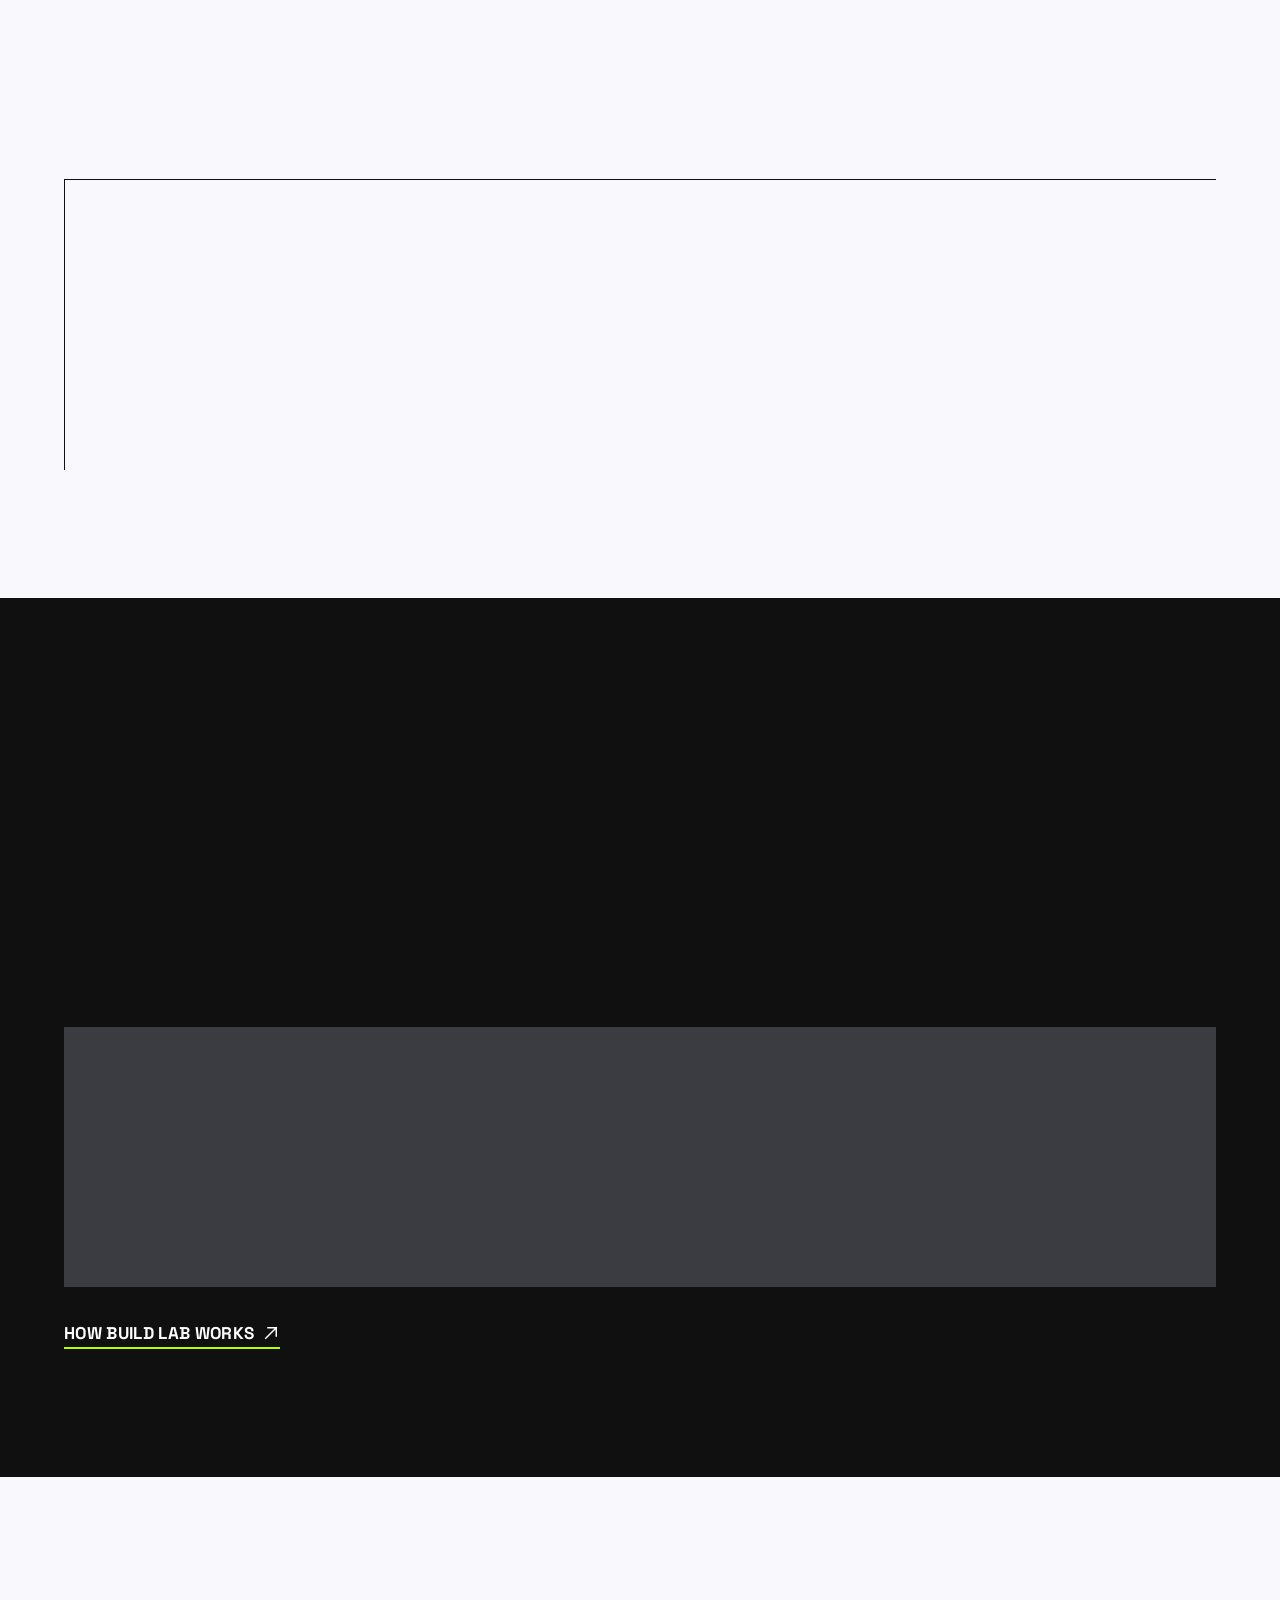
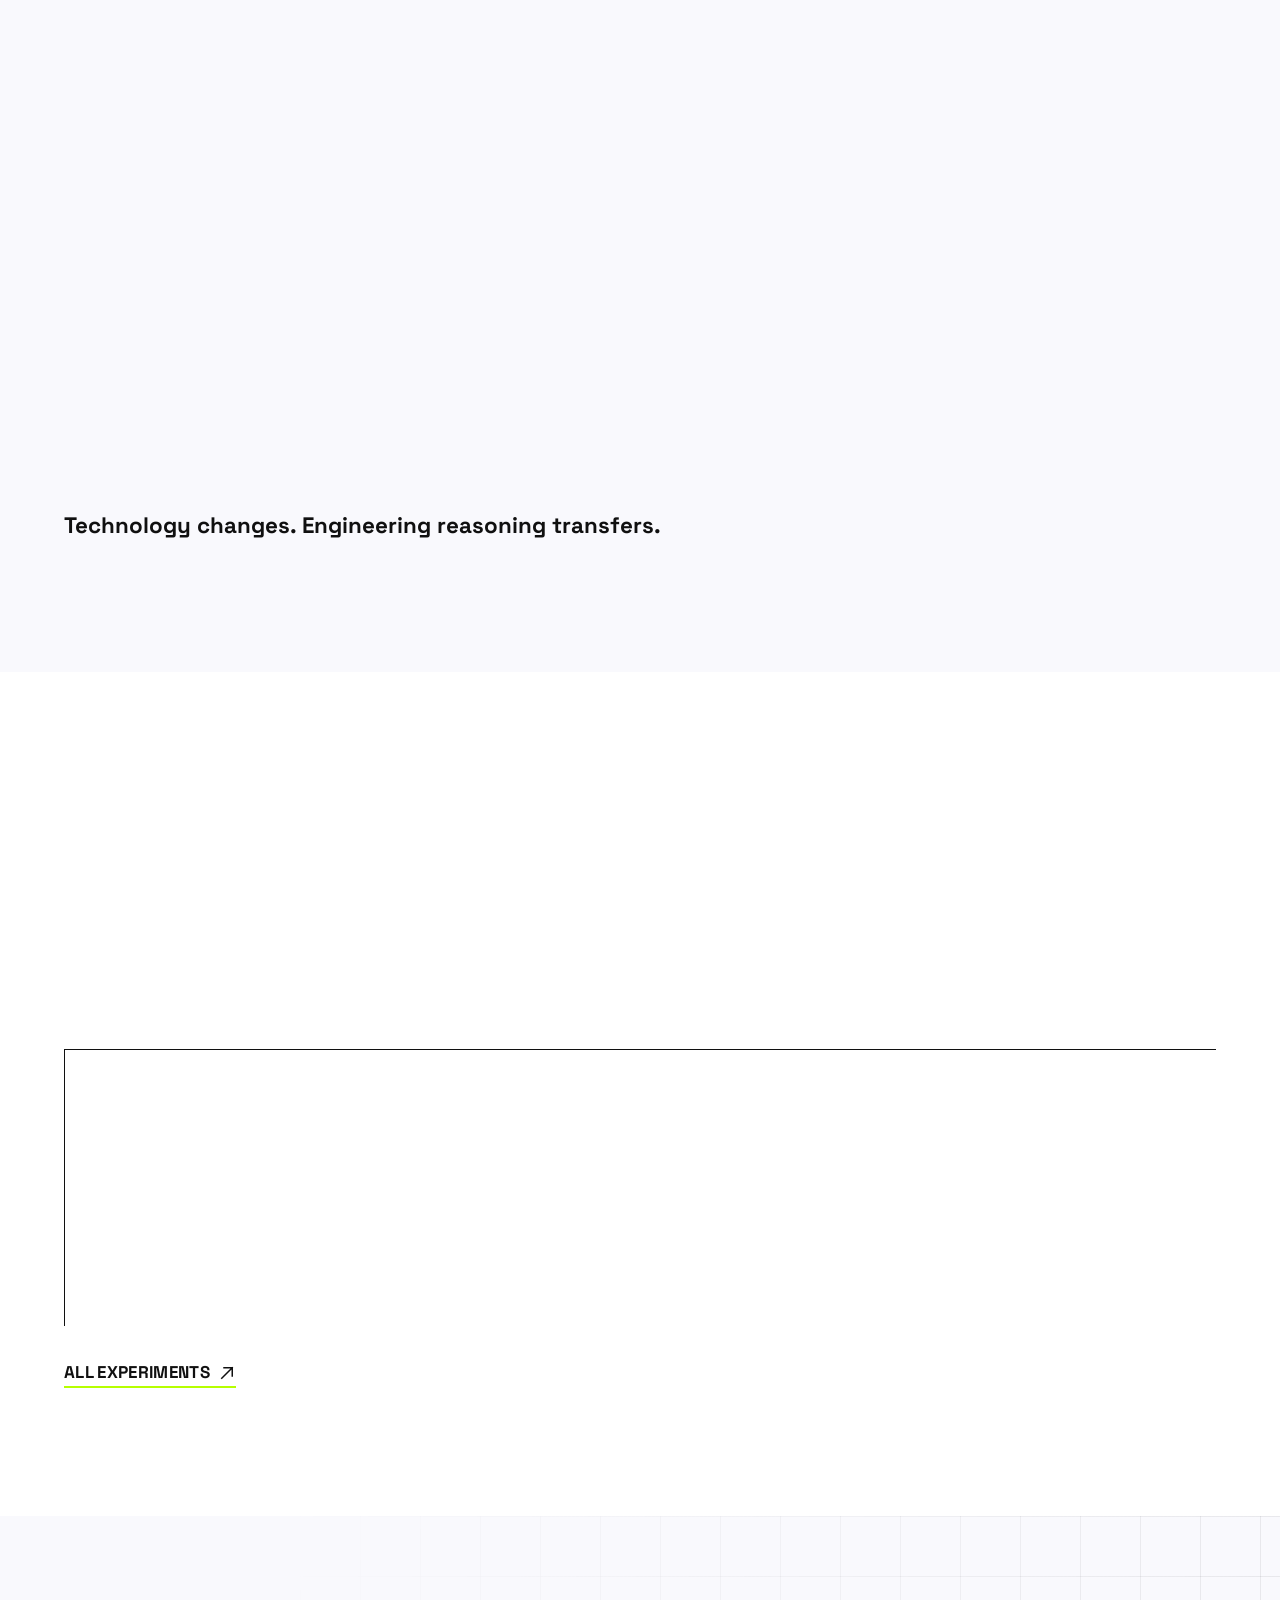
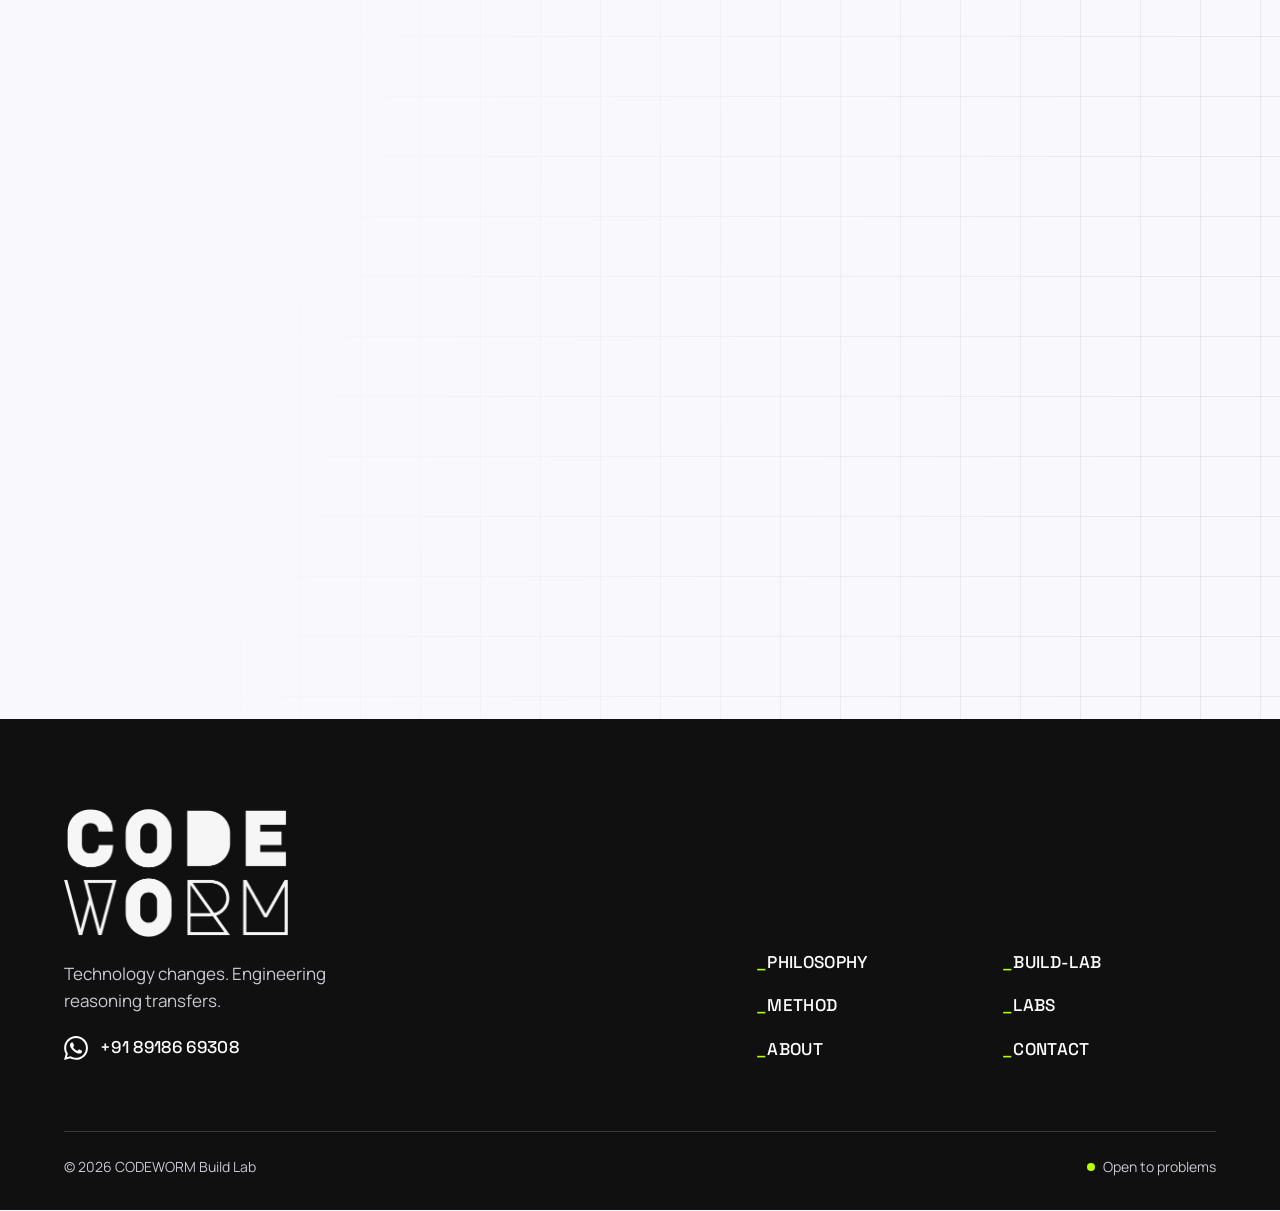
==== commit f322c410: "Add WhatsApp link to footer Co-Authored-By: Claude Sonnet 5 <noreply@anthropic.com>" ====
--- a/index.html
+++ b/index.html
@@ -302,6 +302,7 @@
         <div>
           <a class="wordmark" href="index.html" aria-label="CODEWORM Build Lab — home"><img class="wordmark__logo wordmark__logo--footer" src="img/codeworm-logo.png" alt="" width="454" height="259"></a>
           <p class="tagline">Technology changes. Engineering reasoning transfers.</p>
+          <a class="wa-link" href="https://wa.me/918918669308" target="_blank" rel="noopener" aria-label="Chat on WhatsApp: +91 89186 69308"><span class="wa-link__icon" aria-hidden="true"></span>+91 89186 69308</a>
         </div>
         <nav aria-label="Footer">
           <ul>
--- a/css/styles.css
+++ b/css/styles.css
@@ -839,3 +839,8 @@
 .text-fg { color: var(--fg); }
 .f-display { font-family: var(--font-display); font-weight: 700; }
 .fs-h3 { font-size: var(--text-h3); }
+
+/* ---------- 30. WHATSAPP LINK ---------- */
+.wa-link { display: inline-flex; align-items: center; gap: var(--s-3); margin-top: var(--s-4); padding: 4px 0; font-family: var(--font-display); letter-spacing: .02em; text-decoration: none; color: var(--const-white); }
+.wa-link__icon { width: 24px; height: 24px; flex: none; background: currentColor; -webkit-mask: url(../img/whatsapp.svg) center / contain no-repeat; mask: url(../img/whatsapp.svg) center / contain no-repeat; }
+.wa-link:hover { color: var(--lime); }
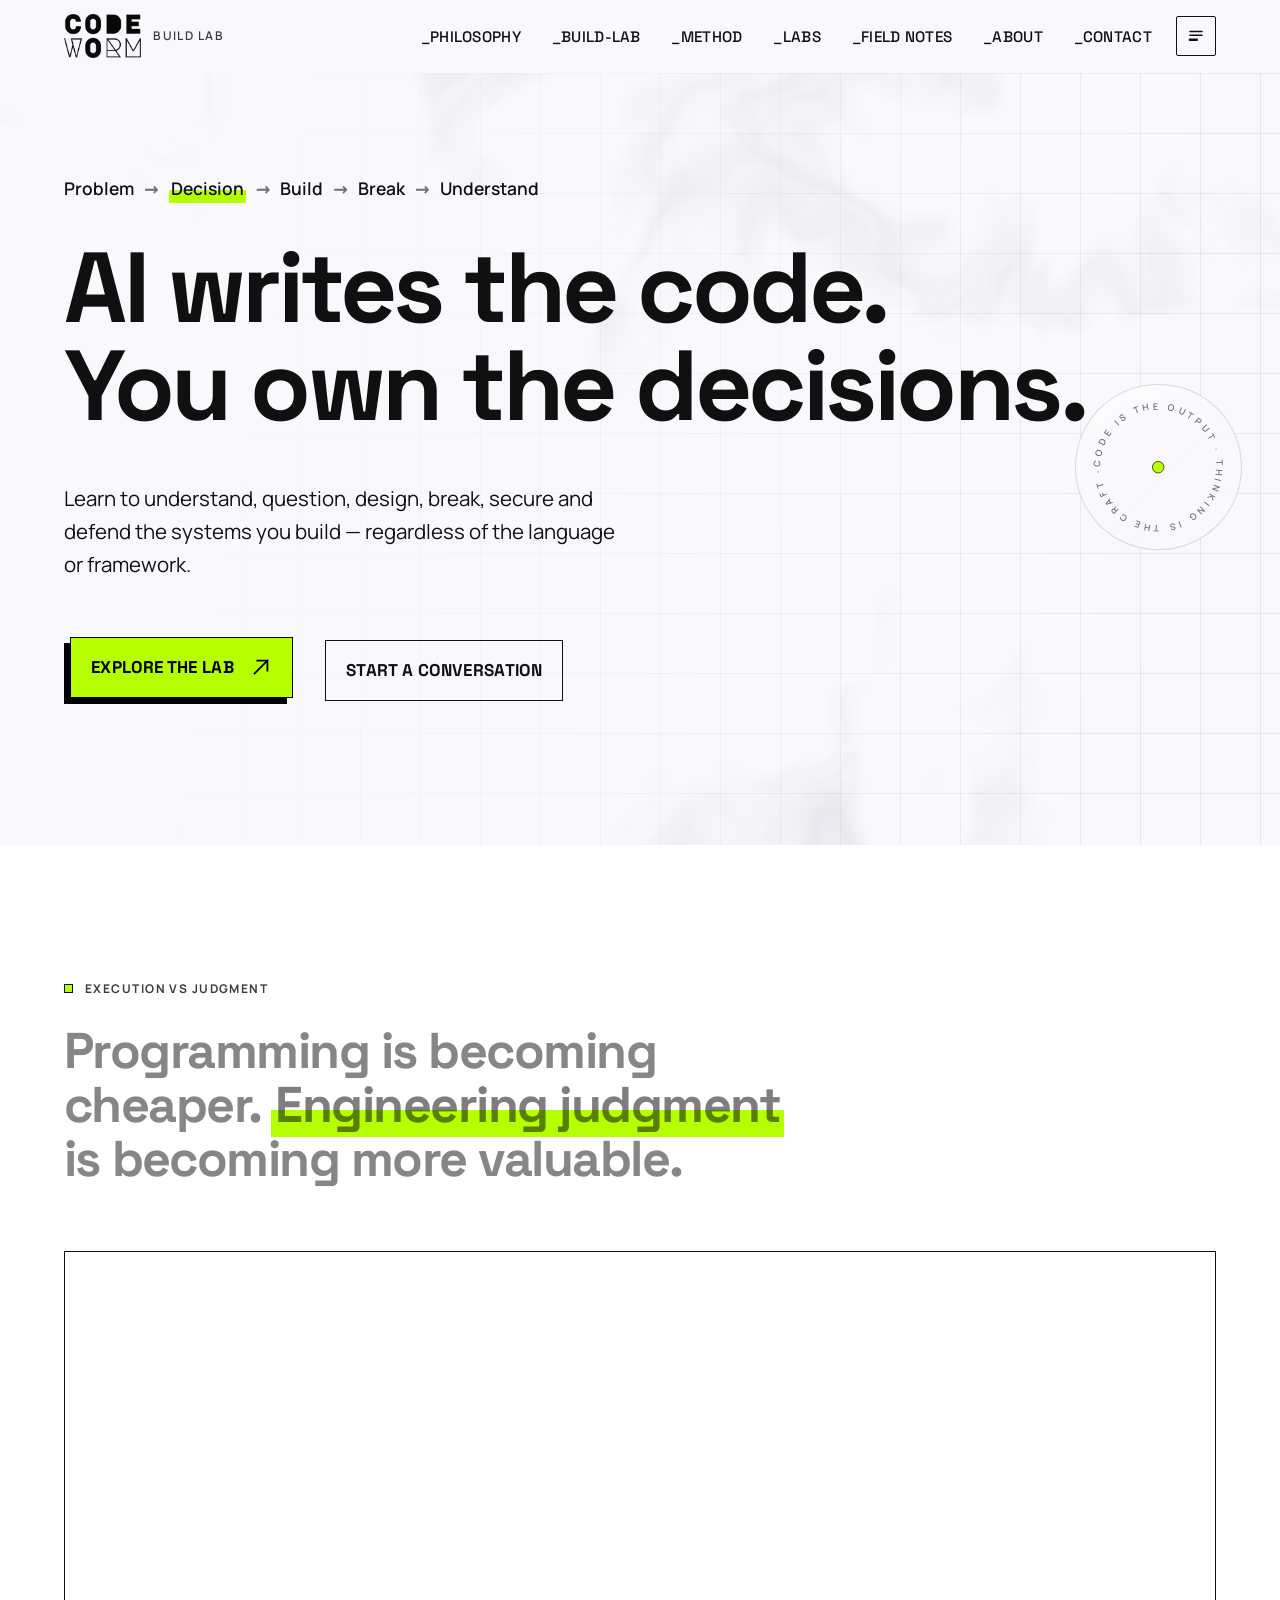
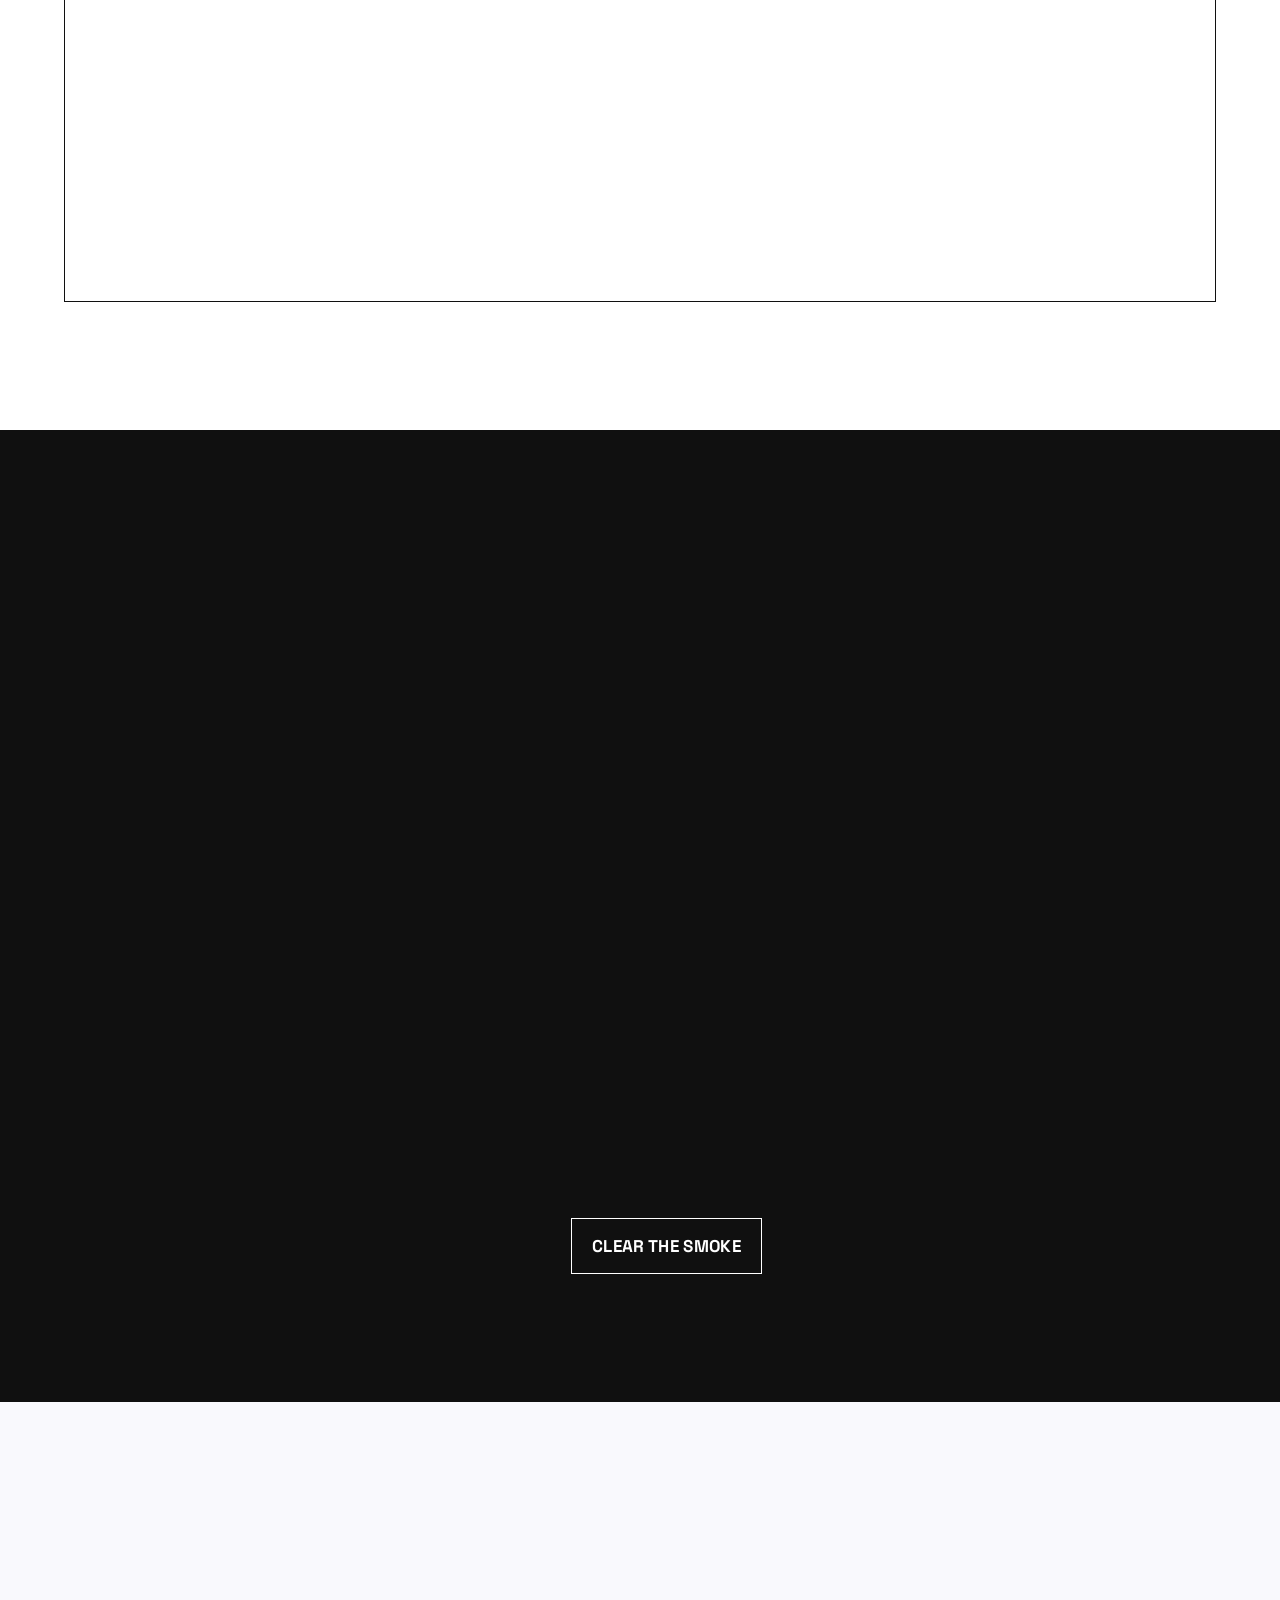
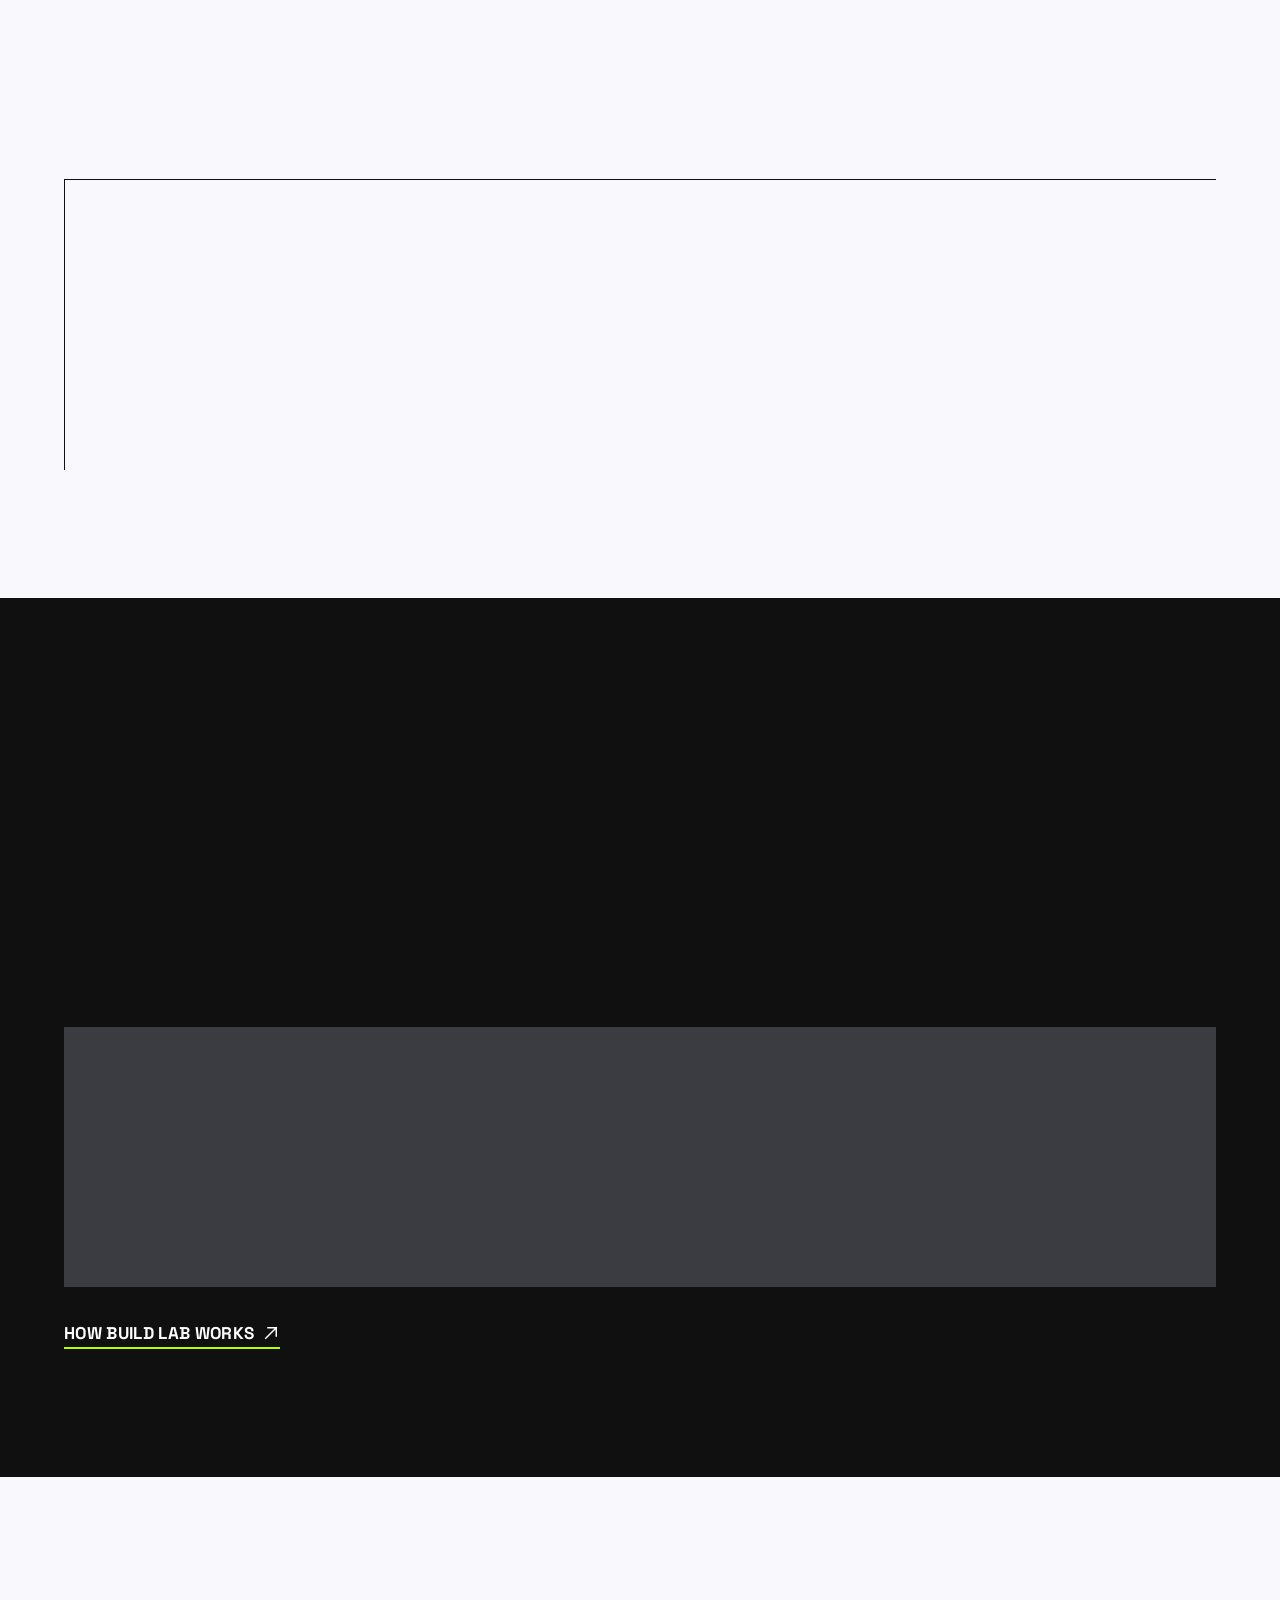
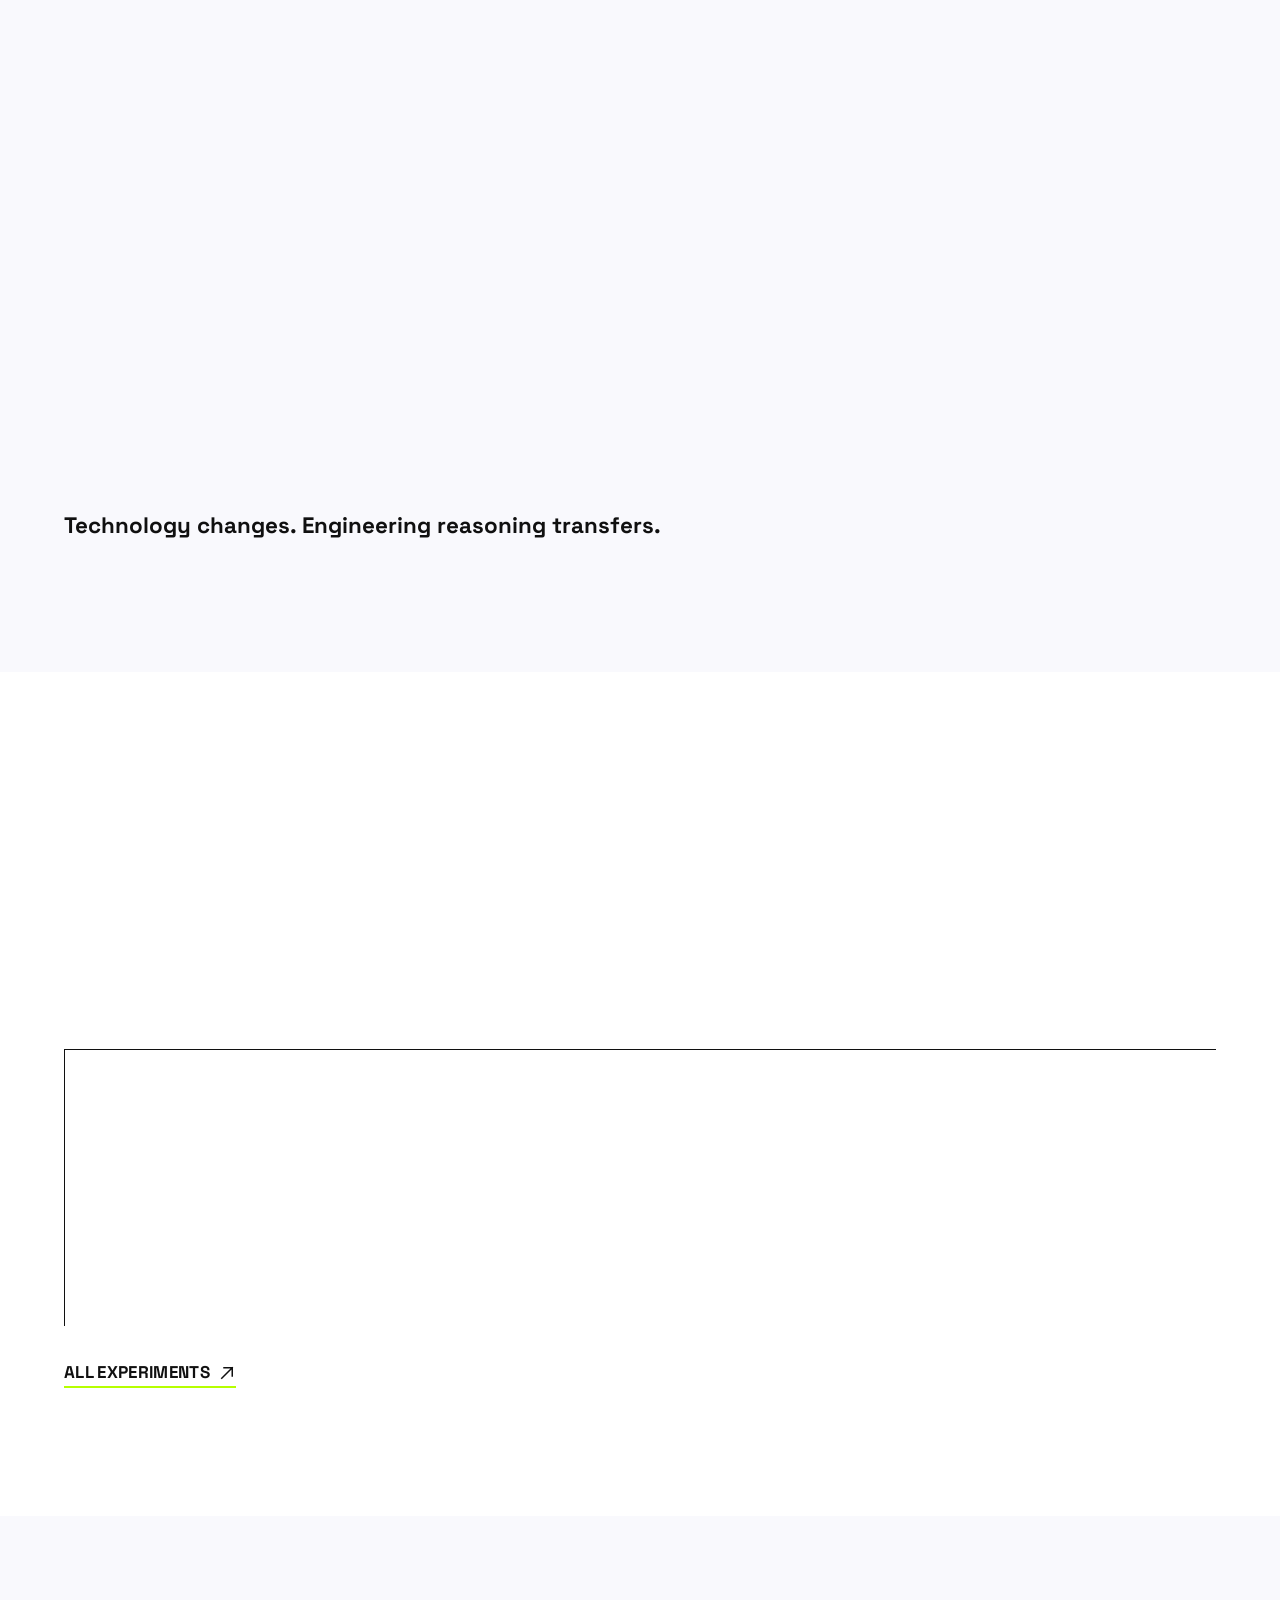
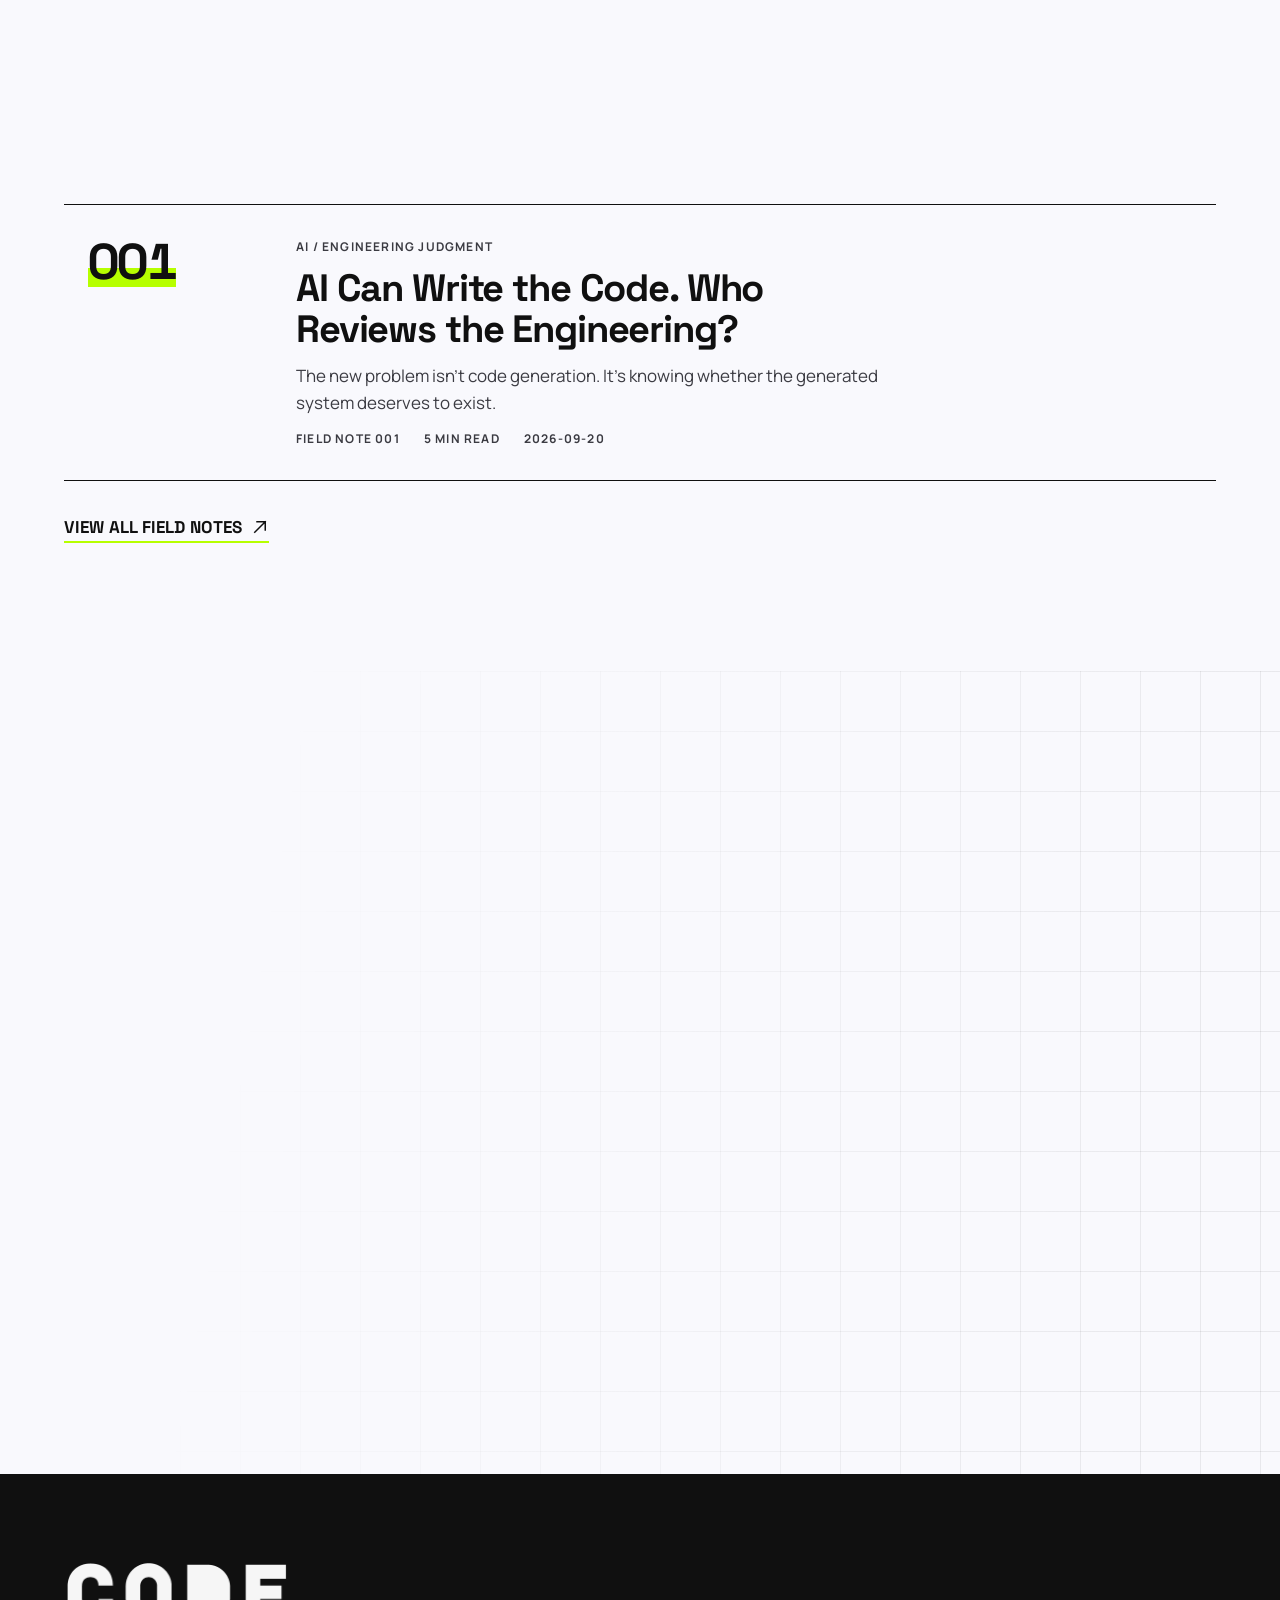
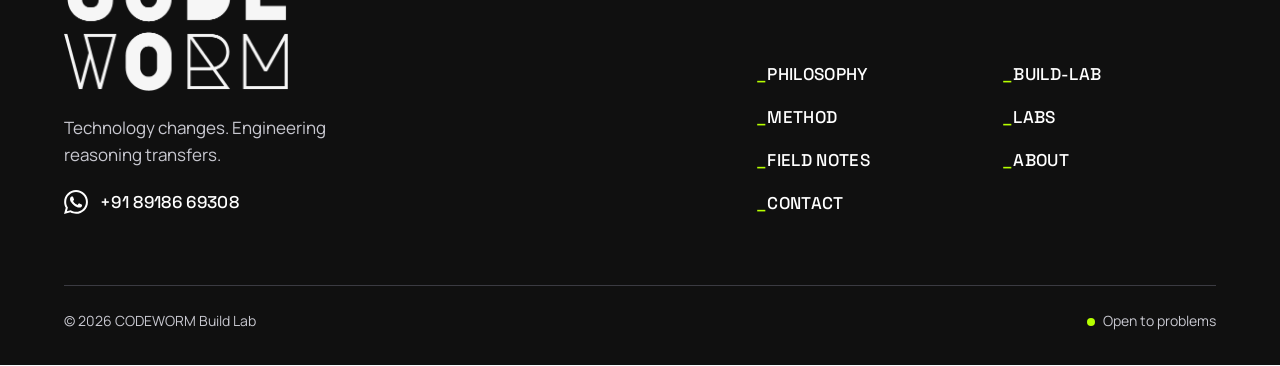
==== commit 51560743: "Add Field Notes: index, first note, generator script, feed and nav links Co-Authored-By: Claude Sonn" ====
--- a/index.html
+++ b/index.html
@@ -49,6 +49,7 @@
           <li><a href="build-lab.html">Build-Lab</a></li>
           <li><a href="method.html">Method</a></li>
           <li><a href="labs.html">Labs</a></li>
+          <li><a href="field-notes/">Field Notes</a></li>
           <li><a href="about.html">About</a></li>
           <li><a href="contact.html">Contact</a></li>
         </ul>
@@ -281,6 +282,31 @@
       </div>
     </section>
 
+    <!-- FIELD NOTES -->
+    <section class="section" aria-labelledby="notes-title">
+      <div class="wrap">
+        <div class="section-head">
+          <p class="eyebrow">Field Notes</p>
+          <h2 id="notes-title">What we’re investigating.</h2>
+        </div>
+        <div class="note-rows">
+          <!-- notes:home:start -->
+          <article class="note-row">
+            <p class="note-row__num" aria-hidden="true">001</p>
+            <div class="note-row__body">
+              <p class="note-row__cat">AI / Engineering Judgment</p>
+              <h3 class="note-row__title"><a href="field-notes/ai-code-engineering-judgment/">AI Can Write the Code. Who Reviews the Engineering?</a></h3>
+              <p class="note-row__sub">The new problem isn’t code generation. It’s knowing whether the generated system deserves to exist.</p>
+              <p class="note-row__meta"><span>Field Note 001</span><span>5 min read</span><time datetime="2026-09-20">2026-09-20</time></p>
+            </div>
+          </article>
+          <!-- notes:home:end -->
+        </div>
+        <p class="mt-6"><a class="link-arrow" href="field-notes/">View all Field Notes
+          <svg class="ico" viewBox="0 0 24 24" aria-hidden="true"><path d="M5 19 19 5M8 5h11v11" fill="none" stroke="currentColor" stroke-width="2" stroke-linecap="square"/></svg></a></p>
+      </div>
+    </section>
+
     <!-- CTA -->
     <section class="section cta grid-bg" aria-labelledby="cta-title">
       <div class="wrap">
@@ -310,6 +336,7 @@
             <li><a href="build-lab.html">Build-Lab</a></li>
             <li><a href="method.html">Method</a></li>
             <li><a href="labs.html">Labs</a></li>
+            <li><a href="field-notes/">Field Notes</a></li>
             <li><a href="about.html">About</a></li>
             <li><a href="contact.html">Contact</a></li>
           </ul>
--- a/css/styles.css
+++ b/css/styles.css
@@ -188,7 +188,7 @@
   transition: background-size var(--dur) var(--ease);
 }
 .site-nav a::before { content: "_"; }
-.site-nav a:hover, .site-nav a[aria-current="page"] { background-size: 100% .4em; }
+.site-nav a:hover, .site-nav a[aria-current="page"], .site-nav a[aria-current="true"] { background-size: 100% .4em; }
 
 .nav-toggle {
   display: none; font: inherit; font-family: var(--font-display); font-weight: 500; font-size: .95rem;
@@ -844,3 +844,77 @@
 .wa-link { display: inline-flex; align-items: center; gap: var(--s-3); margin-top: var(--s-4); padding: 4px 0; font-family: var(--font-display); letter-spacing: .02em; text-decoration: none; color: var(--const-white); }
 .wa-link__icon { width: 24px; height: 24px; flex: none; background: currentColor; -webkit-mask: url(../img/whatsapp.svg) center / contain no-repeat; mask: url(../img/whatsapp.svg) center / contain no-repeat; }
 .wa-link:hover { color: var(--lime); }
+
+/* ---------- 31. FIELD NOTES ---------- */
+.note-index-title { font-family: var(--font-body); font-size: var(--text-label); font-weight: 700; letter-spacing: .12em; text-transform: uppercase; color: var(--muted); margin-bottom: var(--s-5); }
+.note-rows { border-top: var(--bw) solid var(--line); }
+.note-row { position: relative; display: grid; gap: var(--s-3) var(--s-6); padding: var(--s-6) var(--s-4); border-bottom: var(--bw) solid var(--line); transition: background-color var(--dur) var(--ease), color var(--dur) var(--ease); }
+@media (min-width: 720px) { .note-row { grid-template-columns: clamp(5rem, 14vw, 11rem) minmax(0, 1fr); padding-inline: var(--s-5); } }
+.note-row__num { font-family: var(--font-display); font-weight: 700; font-size: var(--text-h2); line-height: 1; letter-spacing: -.03em; font-variant-numeric: tabular-nums; width: fit-content; height: fit-content; background: linear-gradient(transparent 62%, var(--lime) 62%); }
+.note-row__body { display: grid; gap: var(--s-3); min-width: 0; }
+.note-row__cat, .note-row__meta { font-size: var(--text-label); font-weight: 700; letter-spacing: .1em; text-transform: uppercase; color: var(--muted); }
+.note-row__meta { display: flex; flex-wrap: wrap; gap: var(--s-2) var(--s-5); }
+.note-row__title { font-size: clamp(1.5rem, 1.1rem + 1.6vw, 2.5rem); line-height: 1.08; letter-spacing: -.03em; max-width: 26ch; }
+.note-row__title a { color: inherit; text-decoration: none; }
+.note-row__title a::after { content: ""; position: absolute; inset: 0; }
+.note-row__title a:focus-visible { outline: 0; }
+.note-row__sub { color: var(--muted); max-width: 40rem; }
+.note-row:has(a):hover { background: var(--lime); color: var(--on-lime); --muted: var(--on-lime); }
+.note-row:has(a):hover .note-row__num { background: none; }
+.note-row:focus-within { outline: 3px solid var(--focus); outline-offset: -3px; }
+.note-row--next { color: var(--muted); }
+.note-row--next .note-row__num { background: none; color: var(--gray-500); }
+
+.note-head__id { display: flex; flex-wrap: wrap; align-items: center; gap: var(--s-2) var(--s-3); font-size: var(--text-label); font-weight: 700; letter-spacing: .12em; text-transform: uppercase; color: var(--muted); }
+.note-head__id a { color: inherit; text-decoration: none; }
+.note-head__id a:hover { text-decoration: underline; }
+.note-num { background: var(--lime); color: var(--on-lime); padding: 2px 8px; }
+.note-head .eyebrow { margin-top: var(--s-5); }
+.note-head__meta { display: flex; flex-wrap: wrap; gap: var(--s-2) var(--s-5); margin-top: var(--s-6); font-size: var(--text-small); font-weight: 600; color: var(--muted); }
+
+.note-section { padding-block: clamp(48px, 7vw, 96px); }
+.note-body { display: grid; gap: var(--s-5); max-width: 40rem; font-size: var(--text-lead); }
+.note-body > * { margin: 0; }
+.note-body p, .note-body li { color: var(--fg); }
+.note-body h2 { max-width: 20ch; }
+.note-body a { color: inherit; text-decoration: underline; text-decoration-thickness: 1.5px; text-underline-offset: .2em; }
+.note-body a:hover { background: var(--lime); color: var(--on-lime); text-decoration: none; }
+.note-body .link-arrow { text-decoration: none; }
+.note-step { width: fit-content; background: var(--lime); color: var(--on-lime) !important; font-family: var(--font-display); font-weight: 700; font-size: var(--text-small) !important; letter-spacing: .06em; padding: 2px 8px; }
+.note-open { font-family: var(--font-display); font-weight: 700; font-size: clamp(1.5rem, 1.1rem + 1.6vw, 2.25rem); line-height: 1.12; letter-spacing: -.025em; }
+.note-q { font-family: var(--font-display); font-weight: 700; font-size: clamp(1.5rem, 1.1rem + 1.6vw, 2.25rem); line-height: 1.12; letter-spacing: -.025em; padding-left: var(--s-4); border-left: 4px solid var(--gray-300); }
+.note-q--on { border-left-color: var(--lime); }
+.note-callout { font-family: var(--font-display); font-weight: 700; font-size: clamp(1.5rem, 1.2rem + 1.4vw, 2.25rem); line-height: 1.1; letter-spacing: -.025em; padding-left: var(--s-5); box-shadow: 4px 0 0 0 var(--lime) inset; }
+.note-close { font-family: var(--font-display); font-weight: 700; font-size: clamp(1.75rem, 1.3rem + 2vw, 2.75rem); line-height: 1.08; letter-spacing: -.03em; }
+
+.note-list-plain li { display: grid; grid-template-columns: 1.25rem minmax(0, 1fr); align-items: baseline; padding-block: 10px; border-top: var(--bw) solid var(--line-soft); font-size: var(--text-body); }
+.note-list-plain li:last-child { border-bottom: var(--bw) solid var(--line-soft); }
+.note-list-plain li::before { content: ""; width: 8px; height: 8px; background: var(--lime); border: var(--bw) solid var(--ink); }
+.note-questions { counter-reset: q; }
+.note-questions li { counter-increment: q; display: grid; grid-template-columns: 2.75rem minmax(0, 1fr); align-items: baseline; padding-block: 12px; border-top: var(--bw) solid var(--line-soft); font-family: var(--font-display); font-weight: 700; font-size: var(--text-h3); letter-spacing: -.01em; }
+.note-questions li::before { content: counter(q, decimal-leading-zero); font-family: var(--font-body); font-size: var(--text-small); font-weight: 600; color: var(--gray-500); font-variant-numeric: tabular-nums; }
+.note-questions li:last-child { border-bottom: var(--bw) solid var(--line-soft); }
+.note-pair { display: grid; gap: var(--s-6); }
+@media (min-width: 720px) { .note-pair { grid-template-columns: 1fr 1fr; } }
+.note-pair h3 { margin-bottom: var(--s-2); }
+.note-pair > div > p { font-size: var(--text-body); color: var(--muted); margin-bottom: var(--s-3); }
+
+.note-fig { margin: 0; }
+.note-fig figcaption { margin-top: var(--s-2); font-size: var(--text-small); color: var(--muted); }
+pre.code { margin: 0; padding: var(--s-5); overflow-x: auto; background: var(--near-black); color: var(--const-white); border-radius: var(--radius); font-family: var(--font-mono); font-size: .9rem; line-height: 1.6; }
+
+.fn-block { border: var(--bw) solid var(--line); border-left: 6px solid var(--lime); background: var(--surface); }
+.fn-block dl { display: grid; }
+.fn-block dl > div { padding: var(--s-4) var(--s-5); border-top: var(--bw) solid var(--line-soft); }
+.fn-block dl > div:first-child { border-top: 0; }
+.fn-block dt { font-size: var(--text-label); font-weight: 700; letter-spacing: .12em; text-transform: uppercase; color: var(--muted); margin-bottom: 2px; }
+.fn-block dd { margin: 0; font-size: var(--text-body); }
+
+.note-section--statement .note-body { max-width: 62rem; }
+.note-section--statement .note-body > p:not(.note-step) { max-width: 40rem; }
+.note-section--statement .statement { font-size: var(--text-h1); max-width: 14ch; }
+.section:not(.section--dark) .definition::before { color: var(--on-lime); background: var(--lime); width: fit-content; padding: 2px 8px; }
+@media (min-width: 720px) {
+  .note-pair { grid-template-rows: auto auto auto; }
+  .note-pair > div { display: grid; grid-template-rows: subgrid; grid-row: span 3; }
+}
